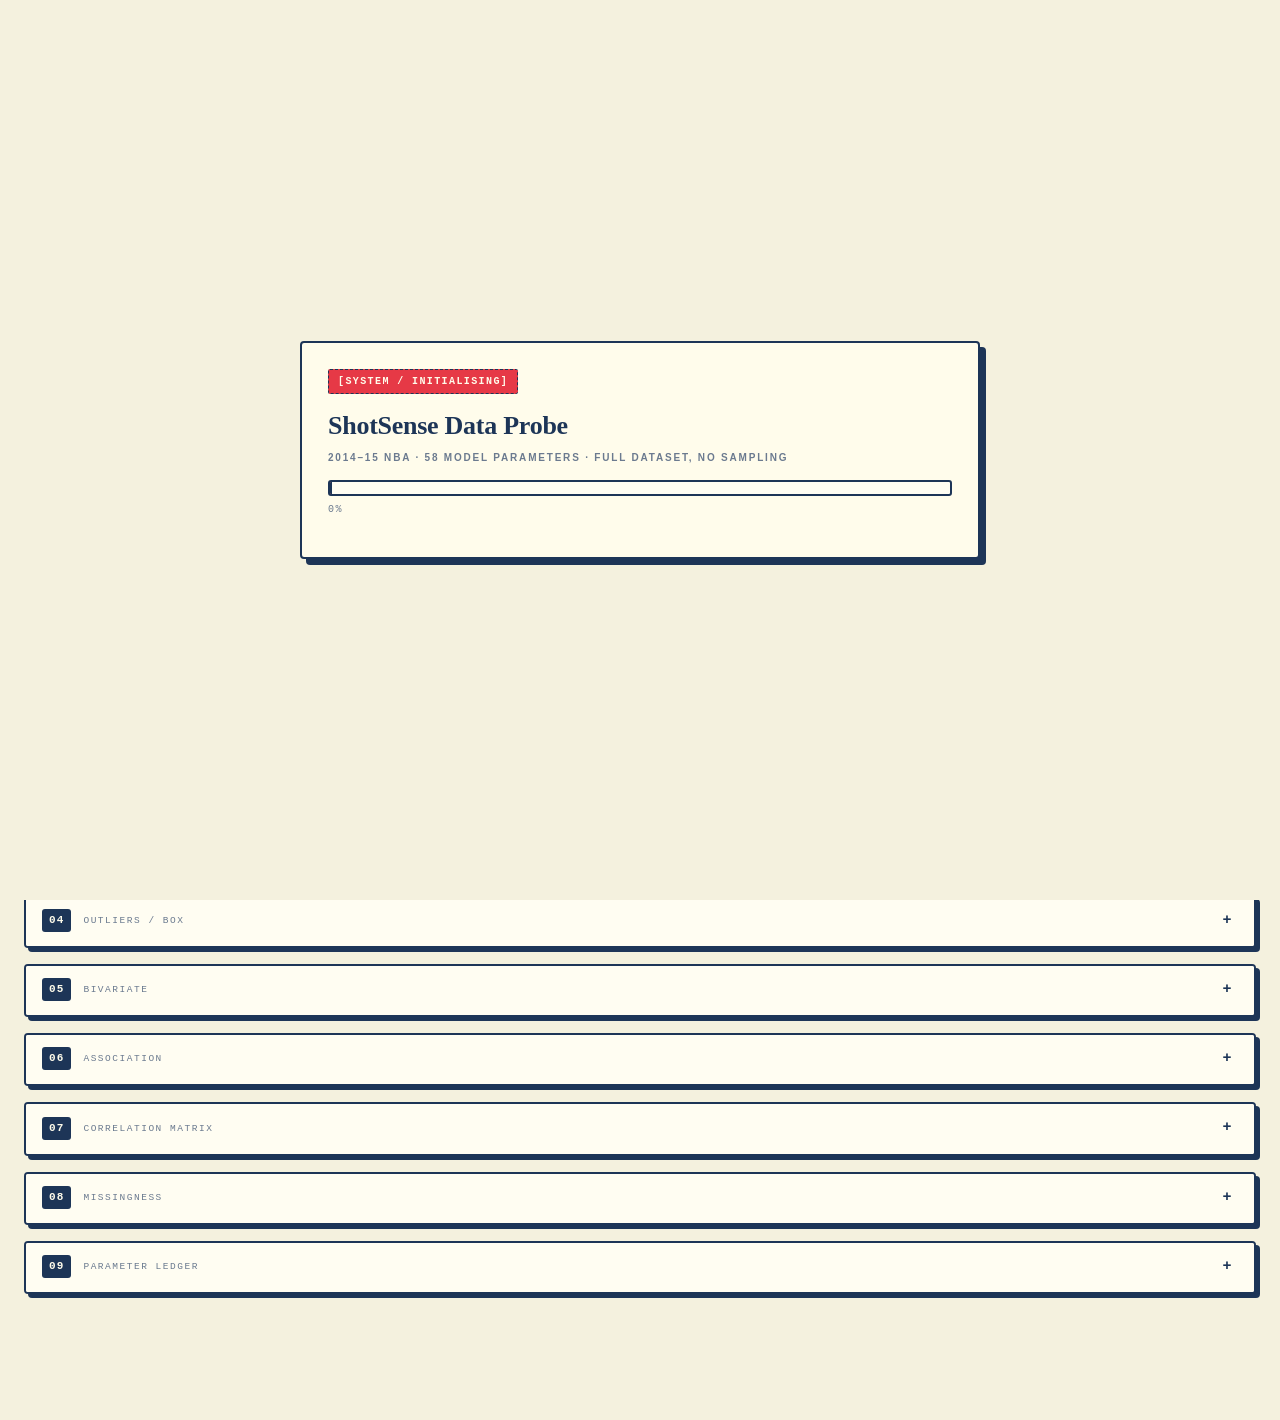
==== src/probe/template.html @ 7a4a6c3b "ShotSense Data Probe 2014-15: offline single-file shot explorer Adds an interactive data explorer fo" ====
<!DOCTYPE html>
<html lang="zh-Hant">
<head>
<meta charset="utf-8">
<meta name="viewport" content="width=device-width, initial-scale=1">
<title>ShotSense · Shot Data Probe 2014–15</title>
<style>/*__FONTS__*/</style>
<style>
/* ==========================================================================
   SHOTSENSE — 90s Retro Card & Editorial Aesthetics
   Design tokens are authoritative. No neon. No gradients. No blur. No
   modern rounded corners. Tactile newsprint + solid offset ink shadows.
   ========================================================================== */
:root{
  --canvas:#F4F1DE;   /* vintage cream / newsprint */
  --surface:#FFFCEB;  /* light paper panel        */
  --paper2:#FFFDF2;
  --ink:#1D3557;      /* deep navy ink            */
  --red:#E63946;      /* retro crimson            */
  --gold:#E9C46A;     /* mustard gold             */
  --teal:#2A9D8F;     /* vintage teal             */
  --amber:#F4A261;    /* burnt orange             */
  --grid:#E5E0D8;     /* soft vintage paper grid  */
  --muted:#6B7A8F;
  --serif:'Playfair Display',Georgia,'Times New Roman',serif;
  --sans:'Inter','Helvetica Neue',Arial,sans-serif;
  --mono:'JetBrains Mono',ui-monospace,SFMono-Regular,Menlo,Consolas,monospace;
}
*{box-sizing:border-box}
html{scroll-behavior:smooth}
body{
  margin:0;padding:0 0 104px;
  background:var(--canvas);color:var(--ink);
  font-family:var(--sans);font-size:14px;line-height:1.55;
  -webkit-font-smoothing:antialiased;
}
/* newsprint grain — texture only, deliberately not a gradient */
body::before{
  content:'';position:fixed;inset:0;pointer-events:none;z-index:0;opacity:.5;
  mix-blend-mode:multiply;
  background-image:url("data:image/svg+xml;utf8,<svg xmlns='http://www.w3.org/2000/svg' width='160' height='160'><filter id='n'><feTurbulence type='fractalNoise' baseFrequency='0.8' numOctaves='4' stitchTiles='stitch'/><feColorMatrix type='saturate' values='0'/></filter><rect width='160' height='160' filter='url(%23n)' opacity='0.16'/></svg>");
}
.wrap{position:relative;z-index:1;max-width:1500px;margin:0 auto;padding:26px 24px 0}

/* ---------- typography ---------- */
h1,h2,h3,h4{font-family:var(--serif);font-weight:900;letter-spacing:-.01em;margin:0}
.mono{font-family:var(--mono);font-variant-numeric:tabular-nums;font-feature-settings:"tnum" 1}
.lab{font-family:var(--sans);font-size:10px;font-weight:700;letter-spacing:.18em;
     text-transform:uppercase;color:var(--muted)}
.lab-ink{color:var(--ink)}

/* ---------- masthead ---------- */
.masthead{
  background:var(--surface);border:2px solid var(--ink);border-radius:4px;
  box-shadow:6px 6px 0 var(--ink);
  padding:24px 26px;margin-bottom:18px;
  display:flex;gap:26px;justify-content:space-between;align-items:flex-start;flex-wrap:wrap;
}
.masthead .kicker{font-family:var(--mono);font-size:10.5px;font-weight:700;
  letter-spacing:.22em;text-transform:uppercase;color:var(--red);margin-bottom:8px}
.masthead h1{font-size:clamp(30px,4.4vw,54px);line-height:.98;margin:0 0 8px}
.masthead h1 em{font-style:italic;color:var(--red)}
.masthead .dek{max-width:640px;font-size:13.5px;color:#3C4F6B;margin:0}
.masthead .rule{height:3px;background:var(--ink);margin:14px 0 12px;border:0}
.mast-right{display:flex;flex-direction:column;gap:10px;align-items:flex-end;min-width:300px}
.stamprow{display:flex;gap:8px;flex-wrap:wrap;justify-content:flex-end}
.mastgrid{display:grid;grid-template-columns:repeat(2,minmax(0,1fr));gap:8px;width:100%}
.mcell{border:2px solid var(--ink);border-radius:4px;background:var(--paper2);
  padding:7px 10px;min-width:120px}
.mcell .k{font-family:var(--mono);font-size:9.5px;letter-spacing:.14em;
  text-transform:uppercase;color:var(--muted)}
.mcell .v{font-family:var(--mono);font-weight:700;font-size:18px;line-height:1.2;
  font-variant-numeric:tabular-nums}

/* ---------- stamps & badges ---------- */
.stamp{
  display:inline-block;border:1px dashed var(--ink);border-radius:2px;
  background:var(--gold);color:var(--ink);
  font-family:var(--mono);font-size:10px;font-weight:700;
  letter-spacing:.14em;text-transform:uppercase;padding:4px 9px;white-space:nowrap;
}
.stamp.teal{background:var(--teal);color:var(--surface)}
.stamp.red{background:var(--red);color:var(--surface)}
.stamp.amber{background:var(--amber)}
.stamp.plain{background:var(--paper2)}
.stamp.ghost{background:transparent;border-style:dashed}

/* ---------- buttons ---------- */
.btn{
  font-family:var(--mono);font-size:11px;font-weight:700;letter-spacing:.1em;
  text-transform:uppercase;padding:7px 13px;border:2px solid var(--ink);
  border-radius:4px;background:var(--surface);color:var(--ink);
  box-shadow:2px 2px 0 var(--ink);cursor:pointer;white-space:nowrap;
}
.btn:hover{transform:translate(-2px,-2px);box-shadow:4px 4px 0 var(--ink)}
.btn:active{transform:translate(2px,2px);box-shadow:0 0 0 var(--ink)}
.btn.primary{background:var(--red);color:var(--surface)}
.btn.gold{background:var(--gold)}
.btn.teal{background:var(--teal);color:var(--surface)}
.btn.on{background:var(--ink);color:var(--surface)}
.btn.sm{padding:4px 8px;font-size:10px;box-shadow:1px 1px 0 var(--ink)}
.btn:disabled{opacity:.4;cursor:not-allowed}
.btn:disabled:hover{transform:none;box-shadow:2px 2px 0 var(--ink)}

/* ---------- toolbar ---------- */
.toolbar{
  position:sticky;top:0;z-index:40;
  background:var(--surface);border:2px solid var(--ink);border-radius:4px;
  box-shadow:4px 4px 0 var(--ink);
  padding:11px 14px;margin-bottom:16px;
  display:flex;gap:14px;align-items:flex-end;flex-wrap:wrap;
}
.tfield{display:flex;flex-direction:column;gap:4px;min-width:0}
.tfield .lab{font-size:9.5px}
select,input[type=text]{
  font-family:var(--mono);font-size:12px;font-weight:700;color:var(--ink);
  background:var(--paper2);border:2px solid var(--ink);border-radius:4px;
  padding:6px 9px;min-width:190px;max-width:100%;
  box-shadow:2px 2px 0 var(--ink);
}
select:focus,input[type=text]:focus{outline:2px solid var(--red);outline-offset:1px}
.tsep{width:2px;align-self:stretch;background:var(--ink);opacity:.22;margin:0 2px}
.tspacer{flex:1 1 auto}
.tswitch{display:flex;gap:6px;align-items:flex-end}

/* ---------- accordion cards ---------- */
.card{
  background:var(--surface);border:2px solid var(--ink);border-radius:4px;
  box-shadow:4px 4px 0 var(--ink);
  margin-bottom:16px;overflow:hidden;scroll-margin-top:96px;
}
.card-head{
  display:flex;align-items:center;gap:12px;
  padding:12px 16px;cursor:pointer;user-select:none;
  background:var(--paper2);border-bottom:2px solid transparent;
}
.card.open .card-head{border-bottom:2px solid var(--ink)}
.card-head:hover{background:#FFF8D8}
.card-no{
  font-family:var(--mono);font-size:11px;font-weight:700;letter-spacing:.1em;
  background:var(--ink);color:var(--surface);border-radius:3px;padding:3px 7px;
}
.card-title{font-family:var(--serif);font-weight:900;font-size:19px;line-height:1.1}
.card-en{font-family:var(--mono);font-size:9.5px;letter-spacing:.16em;
  text-transform:uppercase;color:var(--muted);margin-top:2px}
.card-digest{flex:1 1 auto;min-width:0;font-family:var(--mono);font-size:11px;
  color:#3C4F6B;text-align:right;overflow:hidden;text-overflow:ellipsis;white-space:nowrap}
.caret{font-family:var(--mono);font-size:15px;font-weight:700;color:var(--ink);
  width:22px;text-align:center}
.card-body{display:none;padding:16px}
.card.open .card-body{display:block}

/* ---------- panels & grids ---------- */
.panel{border:2px solid var(--ink);border-radius:4px;background:var(--paper2);
  padding:12px;margin-bottom:12px}
.panel-head{display:flex;align-items:center;gap:10px;flex-wrap:wrap;margin-bottom:10px}
.panel-head h3{font-size:15px}
.grid2{display:grid;grid-template-columns:repeat(2,minmax(0,1fr));gap:12px}
.grid3{display:grid;grid-template-columns:repeat(3,minmax(0,1fr));gap:12px}
.grid4{display:grid;grid-template-columns:repeat(4,minmax(0,1fr));gap:10px}
.grid6{display:grid;grid-template-columns:repeat(6,minmax(0,1fr));gap:10px}
@media(max-width:1100px){.grid6{grid-template-columns:repeat(3,minmax(0,1fr))}
  .grid4{grid-template-columns:repeat(2,minmax(0,1fr))}}
@media(max-width:820px){.grid2,.grid3,.grid4,.grid6{grid-template-columns:1fr}}

/* ---------- stat cards ---------- */
.stat{border:2px solid var(--ink);border-radius:4px;background:var(--surface);
  padding:10px 12px;box-shadow:2px 2px 0 var(--ink);position:relative}
.stat .k{font-family:var(--mono);font-size:9.5px;font-weight:700;letter-spacing:.14em;
  text-transform:uppercase;color:var(--muted)}
.stat .v{font-family:var(--mono);font-weight:700;font-size:23px;line-height:1.18;
  font-variant-numeric:tabular-nums;word-break:break-word}
.stat .n{font-family:var(--mono);font-size:10px;color:#3C4F6B;margin-top:2px}
.stat.hi{background:var(--gold)}
.stat.ok{background:#D9EFE9}
.stat.warn{background:#FBE0C8}
.stat.bad{background:#F8D7DA}
.stat.ink{background:var(--ink)}
.stat.ink .k,.stat.ink .n{color:#C9D6E8}
.stat.ink .v{color:var(--surface)}

/* ---------- charts ---------- */
.chart{width:100%;height:400px}
.chart.tall{height:520px}
.chart.short{height:300px}
.chart.xl{height:820px}
.note{font-family:var(--mono);font-size:10.5px;line-height:1.7;color:#3C4F6B;
  border-left:3px solid var(--gold);padding:6px 0 6px 10px;margin-top:10px}
.note b{color:var(--ink)}
.note.red{border-left-color:var(--red)}
.note.teal{border-left-color:var(--teal)}
.note.gold{border-left-color:var(--gold)}

/* ---------- table ---------- */
.tblwrap{max-height:560px;overflow:auto;border:2px solid var(--ink);border-radius:4px}
table.tbl{border-collapse:collapse;width:100%;font-family:var(--mono);font-size:11.5px;
  font-variant-numeric:tabular-nums}
table.tbl thead th{
  position:sticky;top:0;z-index:2;background:var(--ink);color:var(--surface);
  font-family:var(--sans);font-size:9.5px;font-weight:700;letter-spacing:.14em;
  text-transform:uppercase;text-align:left;padding:8px 9px;white-space:nowrap;
  border-right:1px solid #3A5578;cursor:pointer;
}
table.tbl tbody td{padding:6px 9px;border-bottom:1px solid var(--grid);
  border-right:1px solid var(--grid);white-space:nowrap}
table.tbl tbody tr:nth-child(even){background:#FBF8E4}
table.tbl tbody tr:hover{background:var(--gold)}
table.tbl tbody tr.selA{background:#FAD9DC;box-shadow:inset 3px 0 0 var(--red)}
table.tbl tbody tr.selB{background:#D9EFE9;box-shadow:inset 3px 0 0 var(--teal)}
table.tbl tbody tr.selA.selB{background:#F6E7C0;box-shadow:inset 3px 0 0 var(--red),inset 6px 0 0 var(--teal)}
table.tbl tbody tr{cursor:pointer}
.tbl .num{text-align:right}
.tag{display:inline-block;font-family:var(--mono);font-size:9px;font-weight:700;
  letter-spacing:.1em;text-transform:uppercase;padding:1px 5px;border:1px solid var(--ink);
  border-radius:2px;background:var(--paper2)}
.tag.cat{background:var(--teal);color:var(--surface)}
.tag.num{background:var(--gold)}
.tag.matchup{background:var(--amber)}

/* ---------- misc ---------- */
.chips{display:flex;flex-wrap:wrap;gap:6px}
.chip{font-family:var(--mono);font-size:10px;font-weight:700;letter-spacing:.06em;
  border:2px solid var(--ink);border-radius:4px;background:var(--paper2);
  padding:3px 8px;cursor:pointer;box-shadow:1px 1px 0 var(--ink)}
.chip:hover{transform:translate(-1px,-1px);box-shadow:2px 2px 0 var(--ink)}
.chip.on{background:var(--ink);color:var(--surface)}
.hr{height:2px;background:var(--ink);opacity:.18;margin:14px 0;border:0}
.kv{display:flex;justify-content:space-between;gap:10px;font-family:var(--mono);
  font-size:11px;padding:3px 0;border-bottom:1px dotted #CFC9B4}
.kv .k{color:var(--muted)}
.kv .v{font-weight:700}
.meter{display:flex;gap:3px;margin-top:6px}
.meter i{flex:1;height:12px;border:2px solid var(--ink);border-radius:2px;background:var(--paper2)}
.meter i.f{background:var(--red)}
.meter i.g{background:var(--gold)}
.meter i.t{background:var(--teal)}

/* ---------- language bar (fixed bottom) ---------- */
.langbar{position:fixed;left:0;right:0;bottom:0;z-index:60;display:flex;
  justify-content:center;padding:10px 12px;pointer-events:none}
.langcard{pointer-events:auto;background:var(--surface);border:2px solid var(--ink);
  border-radius:4px;box-shadow:4px 4px 0 var(--ink);
  padding:7px 12px;display:flex;align-items:center;gap:10px}
.langcard .langlab{font-family:var(--mono);font-size:9.5px;font-weight:700;
  letter-spacing:.16em;text-transform:uppercase;color:var(--muted)}
.langbtn{font-family:var(--mono);font-size:11px;font-weight:700;letter-spacing:.1em;
  border:2px solid var(--ink);border-radius:4px;background:var(--surface);
  color:var(--ink);padding:5px 12px;cursor:pointer;box-shadow:2px 2px 0 var(--ink)}
.langbtn:hover{transform:translate(-2px,-2px);box-shadow:4px 4px 0 var(--ink)}
.langbtn.on{background:var(--red);color:var(--surface)}
.langbtn.on:hover{transform:none;box-shadow:2px 2px 0 var(--ink)}

/* ---------- boot overlay ---------- */
#boot{position:fixed;inset:0;z-index:200;background:var(--canvas);
  display:flex;align-items:center;justify-content:center;padding:24px}
#bootCard{width:min(680px,94vw);background:var(--surface);border:2px solid var(--ink);
  border-radius:4px;box-shadow:6px 6px 0 var(--ink);padding:26px}
#bootCard h2{font-size:26px;margin-bottom:4px}
#bootLog{margin-top:14px;font-family:var(--mono);font-size:11px;line-height:1.85;
  color:#3C4F6B;max-height:230px;overflow:auto}
#bootLog div::before{content:'> ';color:var(--red)}
#bootBar{height:16px;border:2px solid var(--ink);border-radius:3px;margin-top:14px;
  background:var(--paper2);overflow:hidden}
#bootFill{height:100%;width:0%;background:var(--red);border-right:2px solid var(--ink);
  transition:width .18s linear}
#bootPct{font-family:var(--mono);font-size:10px;letter-spacing:.16em;
  text-transform:uppercase;color:var(--muted);margin-top:6px}

.footer{max-width:1500px;margin:22px auto 0;padding:0 24px;
  font-family:var(--mono);font-size:10px;letter-spacing:.08em;color:var(--muted);
  display:flex;justify-content:space-between;gap:14px;flex-wrap:wrap}
::-webkit-scrollbar{width:11px;height:11px}
::-webkit-scrollbar-track{background:var(--paper2);border-left:2px solid var(--ink)}
::-webkit-scrollbar-thumb{background:var(--ink);border:2px solid var(--paper2)}
</style>
</head>
<body>

<!-- ============================ BOOT ============================ -->
<div id="boot">
  <div id="bootCard">
    <div class="stamp red">[SYSTEM / INITIALISING]</div>
    <h2 style="margin-top:12px">ShotSense Data Probe</h2>
    <div class="lab">2014–15 NBA · 58 model parameters · full dataset, no sampling</div>
    <div id="bootBar"><div id="bootFill"></div></div>
    <div id="bootPct">0%</div>
    <div id="bootLog"></div>
  </div>
</div>

<div class="wrap">

  <!-- ============================ MASTHEAD ============================ -->
  <header class="masthead">
    <div class="mast-left">
      <div class="kicker" data-i18n="kicker"></div>
      <h1>Shot&nbsp;Data <em>Probe</em></h1>
      <hr class="rule">
      <p class="dek" data-i18n="mast_dek"></p>
    </div>
    <div class="mast-right">
      <div class="stamprow">
        <span class="stamp red" data-i18n="stamp_edition"></span>
        <span class="stamp teal" data-i18n="stamp_offline"></span>
        <span class="stamp plain" data-i18n="stamp_nosample"></span>
      </div>
      <div class="mastgrid">
        <div class="mcell"><div class="k" data-i18n="m_shots"></div><div class="v mono" id="mShots">—</div></div>
        <div class="mcell"><div class="k" data-i18n="m_players"></div><div class="v mono" id="mPlayers">—</div></div>
        <div class="mcell"><div class="k" data-i18n="m_params"></div><div class="v mono" id="mParams">—</div></div>
        <div class="mcell"><div class="k" data-i18n="m_fg"></div><div class="v mono" id="mFg">—</div></div>
        <div class="mcell"><div class="k" data-i18n="m_span"></div><div class="v mono" id="mSpan" style="font-size:15px">—</div></div>
        <div class="mcell"><div class="k" data-i18n="m_payload"></div><div class="v mono" id="mPayload" style="font-size:15px">—</div></div>
      </div>
    </div>
  </header>

  <!-- ============================ TOOLBAR ============================ -->
  <div class="toolbar" id="toolbar">
    <div class="tfield">
      <span class="lab" data-i18n="t_alpha"></span>
      <select id="selA"></select>
    </div>
    <div class="tfield">
      <span class="lab" data-i18n="t_beta"></span>
      <select id="selB"></select>
    </div>
    <button class="btn sm" id="btnSwap" data-i18n="t_swap"></button>
    <button class="btn sm gold" id="btnSame" data-i18n="t_selfpair"></button>
    <div class="tsep"></div>
    <div class="tswitch">
      <button class="btn sm" id="btnExpand" data-i18n="t_expand"></button>
      <button class="btn sm" id="btnCollapse" data-i18n="t_collapse"></button>
    </div>
    <div class="tspacer"></div>
    <div class="tfield" style="min-width:0">
      <span class="lab" data-i18n="t_group"></span>
      <div class="chips" id="groupChips"></div>
    </div>
  </div>

  <!-- ============================ 00 SELECT ============================ -->
  <section class="card open" id="s-select">
    <div class="card-head" data-toggle="s-select">
      <span class="card-no">00</span>
      <div><div class="card-title" data-i18n="sec_select"></div>
           <div class="card-en">PARAMETER SELECT</div></div>
      <div class="card-digest" id="dgSelect"></div>
      <span class="caret">−</span>
    </div>
    <div class="card-body">
      <div class="grid2">
        <div class="panel">
          <div class="panel-head">
            <span class="stamp red">[α / PRIMARY]</span>
            <h3 id="tA"></h3>
          </div>
          <div id="infoA"></div>
        </div>
        <div class="panel">
          <div class="panel-head">
            <span class="stamp teal">[β / SECONDARY]</span>
            <h3 id="tB"></h3>
          </div>
          <div id="infoB"></div>
        </div>
      </div>
      <div class="panel">
        <div class="panel-head">
          <span class="stamp">[QUICK PICK]</span>
          <h3 data-i18n="qp_title"></h3>
          <span class="lab" data-i18n="qp_hint"></span>
        </div>
        <div class="chips" id="quickA"></div>
        <div class="hr"></div>
        <div class="chips" id="quickB"></div>
      </div>
      <div class="note" data-i18n="sel_note"></div>
    </div>
  </section>

  <!-- ============================ 01 PROFILE ============================ -->
  <section class="card open" id="s-profile">
    <div class="card-head" data-toggle="s-profile">
      <span class="card-no">01</span>
      <div><div class="card-title" data-i18n="sec_profile"></div>
           <div class="card-en">STATISTICAL PROFILE</div></div>
      <div class="card-digest" id="dgProfile"></div>
      <span class="caret">−</span>
    </div>
    <div class="card-body">
      <div class="panel-head">
        <span class="stamp">[SPEC. NO. 01 / OFFICIAL]</span>
        <h3 data-i18n="prof_title"></h3>
      </div>
      <div class="grid6" id="statCards"></div>
      <div id="statNote"></div>
    </div>
  </section>

  <!-- ============================ 02 DIST ============================ -->
  <section class="card" id="s-dist">
    <div class="card-head" data-toggle="s-dist">
      <span class="card-no">02</span>
      <div><div class="card-title" data-i18n="sec_dist"></div>
           <div class="card-en">DISTRIBUTION</div></div>
      <div class="card-digest" id="dgDist"></div>
      <span class="caret">+</span>
    </div>
    <div class="card-body">
      <div class="panel">
        <div class="panel-head">
          <span class="stamp">[FREQUENCY / DENSITY]</span>
          <h3 id="distTitle"></h3>
          <button class="btn sm" id="btnKde" data-i18n="btn_kde"></button>
          <button class="btn sm" id="btnLogY" data-i18n="btn_logy"></button>
          <span class="lab" id="distSub"></span>
        </div>
        <div class="chart tall" id="cDist"></div>
        <div class="note" id="distNote"></div>
      </div>
    </div>
  </section>

  <!-- ============================ 03 QQ ============================ -->
  <section class="card" id="s-qq">
    <div class="card-head" data-toggle="s-qq">
      <span class="card-no">03</span>
      <div><div class="card-title" data-i18n="sec_qq"></div>
           <div class="card-en">NORMALITY / Q-Q</div></div>
      <div class="card-digest" id="dgQq"></div>
      <span class="caret">+</span>
    </div>
    <div class="card-body">
      <div class="panel">
        <div class="panel-head">
          <span class="stamp">[Q-Q PLOT / NORMAL REF.]</span>
          <h3 id="qqTitle"></h3>
          <span class="lab" id="qqSub"></span>
        </div>
        <div class="grid4" id="qqCards"></div>
        <div class="chart tall" id="cQq"></div>
        <div class="note" id="qqNote"></div>
      </div>
    </div>
  </section>

  <!-- ============================ 04 OUTLIER ============================ -->
  <section class="card" id="s-outlier">
    <div class="card-head" data-toggle="s-outlier">
      <span class="card-no">04</span>
      <div><div class="card-title" data-i18n="sec_out"></div>
           <div class="card-en">OUTLIERS / BOX</div></div>
      <div class="card-digest" id="dgOut"></div>
      <span class="caret">+</span>
    </div>
    <div class="card-body">
      <div class="panel">
        <div class="panel-head">
          <span class="stamp">[BOX PLOT / 1.5×IQR FENCE]</span>
          <h3 id="boxTitle"></h3>
          <span class="lab" id="boxSub"></span>
        </div>
        <div class="grid4" id="boxCards"></div>
        <div class="chart short" id="cBox"></div>
        <div class="note" id="boxNote"></div>
      </div>
    </div>
  </section>

  <!-- ============================ 05 PAIR ============================ -->
  <section class="card" id="s-pair">
    <div class="card-head" data-toggle="s-pair">
      <span class="card-no">05</span>
      <div><div class="card-title" data-i18n="sec_pair"></div>
           <div class="card-en">BIVARIATE</div></div>
      <div class="card-digest" id="dgPair"></div>
      <span class="caret">+</span>
    </div>
    <div class="card-body">
      <div class="panel">
        <div class="panel-head">
          <span class="stamp teal">[α × β SCATTER]</span>
          <h3 id="pairTitle"></h3>
          <button class="btn sm" id="btnTrend" data-i18n="btn_trend"></button>
          <span class="lab" id="pairSub"></span>
        </div>
        <div class="chart tall" id="cPair"></div>
        <div class="note" id="pairNote"></div>
      </div>
      <div class="panel">
        <div class="panel-head">
          <span class="stamp plain">[CLICK INSPECTOR]</span>
          <h3 data-i18n="probe_title"></h3>
        </div>
        <div id="probeDetail" class="note" data-i18n="probe_empty"></div>
      </div>
    </div>
  </section>

  <!-- ============================ 06 RELATION ============================ -->
  <section class="card" id="s-rel">
    <div class="card-head" data-toggle="s-rel">
      <span class="card-no">06</span>
      <div><div class="card-title" data-i18n="sec_rel"></div>
           <div class="card-en">ASSOCIATION</div></div>
      <div class="card-digest" id="dgRel"></div>
      <span class="caret">+</span>
    </div>
    <div class="card-body">
      <div class="grid3">
        <div class="panel">
          <div class="panel-head"><span class="stamp red">[MEASURE]</span></div>
          <div class="stat ink"><div class="k" data-i18n="rel_measure"></div>
            <div class="v" id="relName">—</div>
            <div class="n" id="relWhy"></div></div>
        </div>
        <div class="panel">
          <div class="panel-head"><span class="stamp gold">[STRENGTH]</span></div>
          <div class="stat hi"><div class="k" data-i18n="rel_value"></div>
            <div class="v mono" id="relVal">—</div>
            <div class="n" id="relLabel"></div>
            <div class="meter" id="relMeter"><i></i><i></i><i></i><i></i><i></i></div></div>
        </div>
        <div class="panel">
          <div class="panel-head"><span class="stamp teal">[DIRECTION]</span></div>
          <div class="stat ok"><div class="k" data-i18n="rel_dir"></div>
            <div class="v" id="relDir">—</div>
            <div class="n" id="relDirNote"></div></div>
        </div>
      </div>
      <div class="panel">
        <div class="panel-head"><span class="stamp plain">[READOUT]</span>
          <h3 data-i18n="rel_readout"></h3></div>
        <div id="relBody" class="note" style="border-left-color:var(--ink)"></div>
      </div>
    </div>
  </section>

  <!-- ============================ 07 MATRIX ============================ -->
  <section class="card" id="s-matrix">
    <div class="card-head" data-toggle="s-matrix">
      <span class="card-no">07</span>
      <div><div class="card-title" data-i18n="sec_matrix"></div>
           <div class="card-en">CORRELATION MATRIX</div></div>
      <div class="card-digest" id="dgMatrix"></div>
      <span class="caret">+</span>
    </div>
    <div class="card-body">
      <div class="panel">
        <div class="panel-head">
          <span class="stamp red">[58 × 58 / FULL DATA]</span>
          <h3 data-i18n="mx_title"></h3>
          <button class="btn sm on" id="mxAssoc" data-i18n="mx_assoc"></button>
          <button class="btn sm" id="mxSpear" data-i18n="mx_spear"></button>
          <span class="lab" id="mxSub"></span>
        </div>
        <div class="chart xl" id="cHeat"></div>
        <div class="note" id="mxNote"></div>
      </div>
      <div class="panel">
        <div class="panel-head"><span class="stamp gold">[TOP LINKS]</span>
          <h3 data-i18n="mx_top"></h3></div>
        <div class="tblwrap" style="max-height:340px">
          <table class="tbl" id="topPairs">
            <colgroup>
              <col style="width:110px"><col><col><col style="width:130px"><col style="width:96px">
            </colgroup>
            <tbody></tbody>
          </table>
        </div>
        <div class="note" id="topNote"></div>
      </div>
    </div>
  </section>

  <!-- ============================ 08 QUALITY ============================ -->
  <section class="card" id="s-quality">
    <div class="card-head" data-toggle="s-quality">
      <span class="card-no">08</span>
      <div><div class="card-title" data-i18n="sec_quality"></div>
           <div class="card-en">MISSINGNESS</div></div>
      <div class="card-digest" id="dgQuality"></div>
      <span class="caret">+</span>
    </div>
    <div class="card-body">
      <div class="panel">
        <div class="panel-head">
          <span class="stamp amber">[MISSING VALUE MAP]</span>
          <h3 data-i18n="q_title"></h3>
          <span class="lab" id="missSub"></span>
        </div>
        <div class="chart tall" id="cMiss"></div>
        <div class="note" id="missNote"></div>
      </div>
      <div class="grid4" id="qCards"></div>
    </div>
  </section>

  <!-- ============================ 09 LEDGER ============================ -->
  <section class="card" id="s-ledger">
    <div class="card-head" data-toggle="s-ledger">
      <span class="card-no">09</span>
      <div><div class="card-title" data-i18n="sec_ledger"></div>
           <div class="card-en">PARAMETER LEDGER</div></div>
      <div class="card-digest" id="dgLedger"></div>
      <span class="caret">+</span>
    </div>
    <div class="card-body">
      <div class="panel">
        <div class="panel-head">
          <span class="stamp">[REGISTER / 58 ROWS]</span>
          <h3 data-i18n="led_title"></h3>
          <input type="text" id="ledSearch" data-i18n-ph="led_search" style="min-width:220px">
          <span class="lab" id="ledgerSub"></span>
        </div>
        <div class="tblwrap">
          <table class="tbl" id="ledgerTbl">
            <thead><tr>
              <th data-i18n="th_rank"></th>
              <th data-i18n="th_name"></th>
              <th data-i18n="th_group"></th>
              <th data-i18n="th_kind"></th>
              <th class="num" data-i18n="th_shap"></th>
              <th class="num" data-i18n="th_center"></th>
              <th class="num" data-i18n="th_spread"></th>
              <th class="num" data-i18n="th_miss"></th>
              <th data-i18n="th_pick"></th>
            </tr></thead>
            <tbody></tbody>
          </table>
        </div>
        <div class="note" id="ledNote"></div>
      </div>
    </div>
  </section>

  <div class="footer">
    <span id="footLeft"></span>
    <span id="footRight"></span>
  </div>
</div>

<!-- ============================ LANGUAGE BAR ============================ -->
<div class="langbar">
  <div class="langcard">
    <span class="langlab" data-i18n="lang_label"></span>
    <button class="langbtn" data-lang="zh">中文</button>
    <button class="langbtn" data-lang="en">ENGLISH</button>
  </div>
</div>

<script>/*__ECHARTS__*/</script>
<script>/*__FFLATE__*/</script>
<script>
/* ==========================================================================
   ShotSense Data Probe — runtime
   ========================================================================== */
'use strict';

var META = /*__PROBE_META__*/;
var PAYLOAD = '__PROBE_PAYLOAD__';

/* ---------- design tokens (mirrored into JS) ---------- */
var INK='#1D3557', RED='#E63946', GOLD='#E9C46A', TEAL='#2A9D8F', AMBER='#F4A261';
var PAPER='#FFFCEB', PAPER2='#FFFDF2', GRID='#E5E0D8', MUTED='#6B7A8F';
var F_SERIF="'Playfair Display',Georgia,serif";
var F_MONO="'JetBrains Mono',ui-monospace,Menlo,monospace";
var F_SANS="'Inter',Helvetica,Arial,sans-serif";

/* ==========================================================================
   1. i18n dictionary
   ========================================================================== */
var DICT = {
  zh:{
    lang_label:'語言 / LANGUAGE',
    kicker:'SHOTSENSE · 畢業專題 · 2014–15 NBA 出手資料集',
    mast_dek:'把 58 個模型參數全部塞進一個離線網頁。整份 102,992 筆資料即時解壓、即時判定型別、即時計算統計量——沒有抽樣、沒有後端。往下滑，把每一張卡打開，逐層看清資料的分佈、偏態、離群與變數之間的關係。',
    stamp_edition:'[EDITION 2014–15 / V4 MATCHUP]',
    stamp_offline:'[OFFLINE / SINGLE FILE]',
    stamp_nosample:'[NO SAMPLING / FULL N]',
    m_shots:'出手數', m_players:'球員數', m_params:'參數數', m_fg:'整體命中率',
    m_span:'賽季區間', m_payload:'內嵌資料量',
    t_alpha:'α 主要參數', t_beta:'β 對照參數', t_swap:'α ↔ β 對調',
    t_selfpair:'β 跟隨 α', t_expand:'全部展開', t_collapse:'全部收合', t_group:'分組篩選',
    sec_select:'參數選擇', sec_profile:'統計摘要', sec_dist:'分佈形態',
    sec_qq:'常態性檢定', sec_out:'離群值檢視', sec_pair:'雙變數關係',
    sec_rel:'關聯強度', sec_matrix:'相關矩陣', sec_quality:'缺失值分佈',
    sec_ledger:'參數總表',
    qp_title:'常用參數快速選取',
    qp_hint:'點一下即切換，不用拉選單',
    sel_note:'<b>怎麼讀：</b>α 是主要檢視對象，01–04 號卡片都跟著 α 走；β 只在 05、06 號卡片（雙變數與關聯強度）出現。所有圖表都可以滾輪縮放、拖曳平移；把滑鼠移到資料點上會顯示數值，在散佈圖上點一下會列出該筆出手的球員與完整數值。',
    prof_title:'α 參數的統計側寫',
    dist_title:'α 的分佈',
    qq_title:'α 的 Q-Q 圖',
    box_title:'α 的盒鬚圖',
    pair_title:'α × β 的散佈圖',
    probe_title:'點位檢視器',
    probe_empty:'在 05 號卡片的散佈圖上點任一個資料點，這裡會顯示該筆出手的球員、日期與所有數值。',
    rel_measure:'採用指標', rel_value:'關聯值', rel_dir:'方向', rel_readout:'判讀',
    mx_title:'58 個參數的關聯矩陣',
    mx_assoc:'關聯強度（混合型別）', mx_spear:'Spearman ρ',
    mx_top:'最強的參數配對',
    q_title:'各參數缺失比例',
    led_title:'58 個參數完整清單',
    led_search:'搜尋參數名稱…',
    th_rank:'排序', th_name:'參數名稱', th_group:'分組', th_kind:'型別',
    th_shap:'SHAP', th_center:'中心', th_spread:'離散', th_miss:'缺失',
    th_pick:'選取',
    btn_kde:'密度曲線', btn_logy:'對數刻度', btn_trend:'趨勢線',
    on:'開', off:'關',
    k_mean:'平均數', k_median:'中位數', k_std:'標準差', k_skew:'偏態',
    k_kurt:'峰度（超額）', k_miss:'缺失比例', k_norm:'常態性', k_n:'有效筆數',
    k_min:'最小值', k_max:'最大值', k_range:'全距', k_iqr:'四分位距',
    k_cv:'變異係數', k_zero:'零值比例',
    k_ncat:'類別數', k_top:'最大類別', k_topshare:'最大類別佔比',
    k_imbal:'不平衡比', k_entropy:'熵', k_mode:'眾數',
    k_out:'離群點數', k_outpct:'離群比例', k_fence:'圍籬區間',
    v_num:'連續型', v_cat:'類別型', v_const:'常數',
    v_norm:'近似常態', v_nonnorm:'非常態', v_heavy:'重尾', v_light:'輕尾',
    v_right:'右偏', v_left:'左偏', v_sym:'大致對稱',
    yes:'是', no:'否',
    lbl_valid:'有效', lbl_cat:'類別', lbl_bins:'分箱', lbl_p95:'P95 裁切',
    lbl_points:'繪製點數', lbl_of_total:'共 %s 筆',
    jb_line:function(jb,p){return 'Jarque–Bera 統計量 JB = '+jb+'，p = '+p;},
    jb_reject:function(p,n){return '在 n = '+n+' 下，常態性檢定'+(p<0.05?'<b>拒絕</b>常態假設':'<b>無法拒絕</b>常態假設')+'（α = 0.05）。';},
    jb_note:'n 越大，Jarque–Bera 越敏感；實務上請一併看偏態與峰度的絕對值。',
    skew_note:function(g1){return '偏態 G1 = '+g1+'，'+(g1>0.5?'右尾較長（右偏）':(g1<-0.5?'左尾較長（左偏）':'大致對稱'));},
    kurt_note:function(g2){return '超額峰度 G2 = '+g2+'，'+(g2>1?'比常態更尖、尾更重':(g2<-1?'比常態更平坦':'接近常態的尾部厚度'));},
    cat_note:function(top,share,imbal){return '類別型參數。最大類別 <b>'+top+'</b> 佔 <b>'+share+'</b>，最大／最小類別不平衡比 <b>'+imbal+'</b>。';},
    dist_sub:function(a,b){return '有效 '+a+' 筆 / '+b+' 箱';},
    box_fence:function(a,b){return '1.5×IQR 圍籬 ['+a+', '+b+']';},
    qq_ref:'常態參考線 μ + σz',
    qq_sub:function(s){return '抽樣 '+s+' 個順序統計量';},
    qq_note:'點越貼著紅線，越接近常態。兩端明顯往上鉤＝右尾重；往下垂＝左尾重。中間的 S 形代表偏態，兩端同時外擴代表峰度過高。',
    box_sub:function(w1,w2){return '圍籬 ['+w1+', '+w2+']';},
    box_note:function(n,pct){return '以 1.5×IQR 為圍籬，<b>'+n+'</b> 筆被判為離群點，佔有效資料 <b>'+pct+'</b>。紅色點是離群點，已做垂直抖動以避免重疊。'},
    pair_sub:function(a,b){return a+' × '+b;},
    pair_note_num:'實心紅點是全部（或抽樣後的）資料點；深藍折線是沿 X 分箱後的中位數趨勢，用來看出單調性或非線性的形狀。',
    pair_note_catnum:'每個類別是一條垂直的抖動帶；金色方塊是該類別的<b>中位數</b>，深藍折線把中位數串起來，方便比較組間差異。',
    pair_note_catcat:'兩軸皆為類別型，改用列聯表熱圖呈現：顏色越深代表該組合出現的次數越多。',
    probe_done:function(p){return '<b>球員：'+p+'</b>';},
    rel_why_num:'兩者皆為連續型 → 使用 Spearman 等級相關 ρ（對離群值與單調非線性較穩健）。',
    rel_why_catnum:'一邊類別、一邊連續 → 使用相關比 η（類別能解釋多少數值變異）。',
    rel_why_catcat:'兩者皆為類別 → 使用偏差修正的 Cramér’s V（列聯表關聯強度）。',
    rel_why_self:'α 與 β 相同，關聯值定義為 1。',
    rel_dir_pos:'正相關', rel_dir_neg:'負相關', rel_dir_none:'無明顯方向',
    rel_dir_note:'方向僅對連續型配對（Spearman ρ）有正負意義；η 與 Cramér’s V 恆為非負。',
    s_none:'幾乎無關', s_weak:'微弱', s_mod:'中等', s_strong:'強', s_vstrong:'非常強',
    mx_note:'這張矩陣用<b>單一一致</b>的指標：連續×連續 = |Spearman ρ|；類別×連續 = η；類別×類別 = Cramér’s V。全部以 102,992 筆全量計算。點任一格會把該配對設成 α / β 並跳回上方。',
    mx_sub:function(n){return n+' × '+n+' 格 / 全量計算';},
    mx_top_note:'列出矩陣中關聯最強、且不是自己跟自己比的前 20 組配對。接近 1.000 的配對通常是<b>同一件事的兩種編碼</b>（例如 shot_clock 與 shot_clock_filled、loc_y 與 dist_to_baseline），代表欄位之間有冗餘，建模時值得留意。點任一列可把該配對設成 α / β。',
    q_sub:function(n,hi){return '有缺失的欄位 '+n+' 個 / 最高 '+hi;},
    q_note:'資料來源是已經過特徵工程的模型輸入表，因此缺失主要集中在需要歷史視窗的滾動特徵（賽季初幾場還沒有足夠樣本）。這些缺失在建模時是以 NaN 交給 XGBoost 原生處理的。',
    led_sub:function(n){return '顯示 '+n+' 列';},
    led_note:'點任一列＝設為 α；按住 Shift 點＝設為 β。表格可用表頭排序，也可以在上面搜尋。',
    ledger_done:function(n,p){return '已載入 '+n+' 個參數，共 '+p+' 個有效資料點。';},
    sc_sample:function(s,n){return '抽樣 '+s+' 點 / 共 '+n+' 點';},
    foot:function(n,d0,d1){return 'SHOTSENSE · DATA PROBE · '+n+' 筆出手 · '+d0+' → '+d1;},
    foot2:'所有統計量皆在瀏覽器端即時計算；相關係數矩陣在 Python 端以全量資料精確計算後內嵌。',
    boot_lines:['初始化 ShotSense Data Probe…','解壓內嵌資料集…','解析 58 個參數欄位…','自動判定連續型 / 類別型…','處理缺失值與有效樣本…','計算描述統計量（線上動差法）…','載入相關係數矩陣…','建構圖表與互動介面…','完成。'],
    boot_ok:'就緒', boot_fail:'載入失敗',
    err_fail:'載入失敗，請開啟瀏覽器主控台查看詳情。',
    more:'其餘 %s 個未展開',
    sel_a:'α = %s', sel_b:'β = %s'
  },
  en:{
    lang_label:'LANGUAGE / 語言',
    kicker:'SHOTSENSE · FINAL YEAR PROJECT · 2014–15 NBA SHOT DATASET',
    mast_dek:'Fifty-eight model parameters, one offline page. All 102,992 rows are decompressed, type-inferred and summarised live in your browser — no sampling, no backend. Scroll down and open the cards one at a time to read the shape, skew, outliers and relationships of the data.',
    stamp_edition:'[EDITION 2014–15 / V4 MATCHUP]',
    stamp_offline:'[OFFLINE / SINGLE FILE]',
    stamp_nosample:'[NO SAMPLING / FULL N]',
    m_shots:'SHOTS', m_players:'PLAYERS', m_params:'PARAMETERS', m_fg:'OVERALL FG%',
    m_span:'SEASON SPAN', m_payload:'EMBEDDED PAYLOAD',
    t_alpha:'α PRIMARY', t_beta:'β SECONDARY', t_swap:'SWAP α ↔ β',
    t_selfpair:'β FOLLOWS α', t_expand:'EXPAND ALL', t_collapse:'COLLAPSE ALL', t_group:'GROUP FILTER',
    sec_select:'Parameter Select', sec_profile:'Statistical Profile', sec_dist:'Distribution',
    sec_qq:'Normality / Q-Q', sec_out:'Outliers', sec_pair:'Bivariate',
    sec_rel:'Association', sec_matrix:'Correlation Matrix', sec_quality:'Missingness',
    sec_ledger:'Parameter Ledger',
    qp_title:'Quick picks',
    qp_hint:'One click to switch — no dropdown needed',
    sel_note:'<b>How to read this:</b> α is the subject; cards 01–04 follow α. β only appears in cards 05 and 06. Every chart supports wheel-zoom and drag-pan. Hover a point to read its value; click a point in the scatter to list the player and the full record behind that shot.',
    prof_title:'Statistical profile of α',
    dist_title:'Distribution of α',
    qq_title:'Q-Q plot of α',
    box_title:'Box plot of α',
    pair_title:'Scatter of α × β',
    probe_title:'Point inspector',
    probe_empty:'Click any point in the card-05 scatter and the player, date and every value behind that shot will appear here.',
    rel_measure:'MEASURE', rel_value:'VALUE', rel_dir:'DIRECTION', rel_readout:'READOUT',
    mx_title:'Association matrix across 58 parameters',
    mx_assoc:'Association (mixed types)', mx_spear:'Spearman ρ',
    mx_top:'Strongest parameter pairs',
    q_title:'Missing-value rate per parameter',
    led_title:'Full register of 58 parameters',
    led_search:'Search parameter name…',
    th_rank:'RANK', th_name:'PARAMETER', th_group:'GROUP', th_kind:'TYPE',
    th_shap:'SHAP', th_center:'CENTER', th_spread:'SPREAD', th_miss:'MISS',
    th_pick:'PICK',
    btn_kde:'Density', btn_logy:'Log scale', btn_trend:'Trend line',
    on:'ON', off:'OFF',
    k_mean:'MEAN', k_median:'MEDIAN', k_std:'STD DEV', k_skew:'SKEWNESS',
    k_kurt:'KURTOSIS (EXCESS)', k_miss:'MISSING', k_norm:'NORMALITY', k_n:'VALID N',
    k_min:'MIN', k_max:'MAX', k_range:'RANGE', k_iqr:'IQR',
    k_cv:'COEFF. OF VAR.', k_zero:'ZERO RATE',
    k_ncat:'CATEGORIES', k_top:'LARGEST CLASS', k_topshare:'LARGEST SHARE',
    k_imbal:'IMBALANCE', k_entropy:'ENTROPY', k_mode:'MODE',
    k_out:'OUTLIERS', k_outpct:'OUTLIER RATE', k_fence:'FENCE',
    v_num:'CONTINUOUS', v_cat:'CATEGORICAL', v_const:'CONSTANT',
    v_norm:'NEAR-NORMAL', v_nonnorm:'NOT NORMAL', v_heavy:'HEAVY TAIL', v_light:'LIGHT TAIL',
    v_right:'RIGHT-SKEWED', v_left:'LEFT-SKEWED', v_sym:'ROUGHLY SYMMETRIC',
    yes:'YES', no:'NO',
    lbl_valid:'VALID', lbl_cat:'CLASSES', lbl_bins:'BINS', lbl_p95:'P95 CLIP',
    lbl_points:'PLOTTED', lbl_of_total:'of %s rows',
    jb_line:function(jb,p){return 'Jarque–Bera statistic JB = '+jb+', p = '+p;},
    jb_reject:function(p,n){return 'At n = '+n+', the normality test '+(p<0.05?'<b>rejects</b> normality':'<b>fails to reject</b> normality')+' (α = 0.05).';},
    jb_note:'The larger n is, the more sensitive Jarque–Bera becomes; read it together with the absolute skewness and kurtosis.',
    skew_note:function(g1){return 'Skewness G1 = '+g1+', '+(g1>0.5?'long right tail (right-skewed)':(g1<-0.5?'long left tail (left-skewed)':'roughly symmetric'));},
    kurt_note:function(g2){return 'Excess kurtosis G2 = '+g2+', '+(g2>1?'sharper peak and heavier tails than normal':(g2<-1?'flatter than normal':'tail weight close to normal'));},
    cat_note:function(top,share,imbal){return 'Categorical parameter. The largest class is <b>'+top+'</b> at <b>'+share+'</b>; max/min class imbalance is <b>'+imbal+'</b>.';},
    dist_sub:function(a,b){return a+' valid / '+b+' bins';},
    box_fence:function(a,b){return '1.5×IQR fence ['+a+', '+b+']';},
    qq_ref:'normal reference μ + σz',
    qq_sub:function(s){return s+' order statistics sampled';},
    qq_note:'The closer the points hug the red line, the closer to normal. Ends hooking upward = heavy right tail; drooping down = heavy left tail. An S-shape in the middle means skew; both ends flaring out means excess kurtosis.',
    box_sub:function(w1,w2){return 'Fence ['+w1+', '+w2+']';},
    box_note:function(n,pct){return 'Using a 1.5×IQR fence, <b>'+n+'</b> shots are flagged as outliers — <b>'+pct+'</b> of valid data. Red dots are outliers, vertically jittered to avoid overplotting.';},
    pair_sub:function(a,b){return a+' × '+b;},
    pair_note_num:'Solid red dots are the (sampled) observations; the navy polyline is the binned median of Y along X, which reveals monotonicity and non-linear shape.',
    pair_note_catnum:'Each class forms a jittered vertical band; gold squares mark the class <b>median</b> and the navy polyline joins them so group differences are easy to compare.',
    pair_note_catcat:'Both axes are categorical, so a contingency heat map replaces the scatter: darker cells mean more co-occurrences.',
    probe_done:function(p){return '<b>Player: '+p+'</b>';},
    rel_why_num:'Both continuous → Spearman rank correlation ρ (robust to outliers and monotone non-linearity).',
    rel_why_catnum:'One categorical, one continuous → correlation ratio η (how much of the numeric variance the classes explain).',
    rel_why_catcat:'Both categorical → bias-corrected Cramér’s V (contingency-table association).',
    rel_why_self:'α and β are identical, so the association is 1 by definition.',
    rel_dir_pos:'POSITIVE', rel_dir_neg:'NEGATIVE', rel_dir_none:'NO CLEAR DIRECTION',
    rel_dir_note:'Direction is only meaningful for continuous pairs (Spearman ρ); η and Cramér’s V are always non-negative.',
    s_none:'Negligible', s_weak:'Weak', s_mod:'Moderate', s_strong:'Strong', s_vstrong:'Very strong',
    mx_note:'The matrix uses <b>one consistent</b> metric: continuous×continuous = |Spearman ρ|; categorical×continuous = η; categorical×categorical = Cramér’s V. All computed on the full 102,992 rows. Click any cell to set that pair as α / β and jump back up.',
    mx_sub:function(n){return n+' × '+n+' cells / full data';},
    mx_top_note:'The 20 strongest pairs in the matrix, excluding self-comparisons. Pairs close to 1.000 are usually <b>two encodings of the same thing</b> (e.g. shot_clock vs shot_clock_filled, loc_y vs dist_to_baseline) — genuine column redundancy worth knowing about at modelling time. Click any row to set that pair as α / β.',
    q_sub:function(n,hi){return n+' columns with gaps / worst '+hi;},
    q_note:'The source is the engineered model-input table, so gaps concentrate in rolling features that need a historical window (early-season games simply do not have enough history yet). Those NaNs are handed to XGBoost natively during modelling.',
    led_sub:function(n){return n+' rows shown';},
    led_note:'Click a row to set α; Shift-click to set β. Columns are sortable and the box above filters by name.',
    ledger_done:function(n,p){return n+' parameters loaded, '+p+' valid data points.';},
    sc_sample:function(s,n){return s+' sampled / '+n+' total';},
    foot:function(n,d0,d1){return 'SHOTSENSE · DATA PROBE · '+n+' SHOTS · '+d0+' → '+d1;},
    foot2:'Every statistic is computed live in the browser; the correlation matrix is precomputed exactly in Python on the full dataset.',
    boot_lines:['Initialising ShotSense Data Probe…','Decompressing the embedded dataset…','Parsing 58 parameter columns…','Inferring continuous / categorical types…','Handling missing values and valid samples…','Computing descriptive statistics (online moments)…','Loading the correlation matrix…','Building charts and interactive layer…','Done.'],
    boot_ok:'READY', boot_fail:'LOAD FAILED',
    err_fail:'Load failed — open the browser console for details.',
    more:'%s more not shown',
    sel_a:'α = %s', sel_b:'β = %s'
  }
};

var LANG = 'zh';
/* parameter group names come from the model table in Chinese; provide EN labels */
var GROUP_EN = {
  '出手型態':'Shot Type',
  '賽況/時間':'Game State / Time',
  '防守壓力':'Defensive Pressure',
  '空間/幾何':'Space / Geometry',
  '賽程/環境':'Schedule / Context',
  '球員/球隊狀態':'Player / Team State',
  '分區標籤':'Zone Labels'
};
function gname(g){ return LANG === 'en' ? (GROUP_EN[g] || g) : g; }
function t(k){
  var d = DICT[LANG] || DICT.zh;
  var v = d[k];
  if (v === undefined) v = DICT.zh[k];
  var args = Array.prototype.slice.call(arguments, 1);
  if (typeof v === 'function') return v.apply(null, args);
  if (typeof v === 'string' && args.length){
    var i = 0;
    return v.replace(/%s/g, function(){ return args[i++]; });
  }
  return v;
}

/* ==========================================================================
   2. data layer
   ========================================================================== */
var DATA = {};        /* name -> Float64Array */
var PIDX = null, MADE = null, DAY = null;
var COLS = [];        /* [{name,kind,group,shap,rank,matchup,dtype,cats}] */
var N = 0;
var STATS = {};       /* name -> computed stats */
var CATSTAT = {};     /* name -> {counts, order} */
var SORTED = {};      /* name -> Float64Array sorted (numeric, lazily) */

var bootLogEl = document.getElementById('bootLog');
var bootFill = document.getElementById('bootFill');
var bootPct  = document.getElementById('bootPct');
var BOOT_STEPS = 9, bootStep = 0;
function boot(msg, frac){
  if (msg){ var d = document.createElement('div'); d.textContent = msg; bootLogEl.appendChild(d);
    bootLogEl.scrollTop = bootLogEl.scrollHeight; }
  var p = Math.round((frac === undefined ? (++bootStep / BOOT_STEPS) : frac) * 100);
  bootFill.style.width = p + '%'; bootPct.textContent = p + '%';
}

function decompress(){
  var bin = atob(PAYLOAD);
  var u8 = new Uint8Array(bin.length);
  for (var i = 0; i < bin.length; i++) u8[i] = bin.charCodeAt(i);
  var raw = fflate.gunzipSync(u8);
  return fflate.strFromU8(raw);
}

/* char-code scanner: no split(), no intermediate strings */
function parseLine(line, out){
  var n = line.length, i = 0, k = 0, c;
  while (i < n){
    c = line.charCodeAt(i);
    if (c === 44){ out[k++] = NaN; i++; continue; }      /* empty token */
    var sign = 1, val = 0, scale = 0.1, hasDigit = false;
    if (c === 45){ sign = -1; i++; } else if (c === 43){ i++; }
    while (i < n){ c = line.charCodeAt(i); if (c >= 48 && c <= 57){ val = val * 10 + (c - 48); hasDigit = true; i++; } else break; }
    if (i < n && line.charCodeAt(i) === 46){
      i++;
      while (i < n){ c = line.charCodeAt(i); if (c >= 48 && c <= 57){ val += (c - 48) * scale; scale *= 0.1; hasDigit = true; i++; } else break; }
    }
    if (!hasDigit){
      while (i < n && line.charCodeAt(i) !== 44) i++;
      out[k++] = NaN;
    } else {
      if (i < n){ c = line.charCodeAt(i); if (c === 101 || c === 69){
        i++; var es = 1;
        if (i < n && line.charCodeAt(i) === 45){ es = -1; i++; } else if (i < n && line.charCodeAt(i) === 43){ i++; }
        var e = 0;
        while (i < n){ c = line.charCodeAt(i); if (c >= 48 && c <= 57){ e = e * 10 + (c - 48); i++; } else break; }
        val *= Math.pow(10, es * e);
      } }
      out[k++] = sign * val;
    }
    if (i < n && line.charCodeAt(i) === 44) i++;
  }
  return k;
}

/* ---- online central moments (Pébay 2008, M4 → M3 → M2 order) ---- */
function accumulate(arr){
  var n = arr.length, cnt = 0, mean = 0, M2 = 0, M3 = 0, M4 = 0;
  var mn = Infinity, mx = -Infinity, zeros = 0;
  for (var i = 0; i < n; i++){
    var v = arr[i];
    if (v !== v) continue;
    cnt++;
    if (v < mn) mn = v;
    if (v > mx) mx = v;
    if (v === 0) zeros++;
    var d = v - mean, dn = d / cnt, dn2 = dn * dn, t1 = d * dn * (cnt - 1);
    mean += dn;
    M4 += t1 * dn2 * (cnt * cnt - 3 * cnt + 3) + 6 * dn2 * M2 - 4 * dn * M3;
    M3 += t1 * dn * (cnt - 2) - 3 * dn * M2;
    M2 += t1;
  }
  var std = cnt > 1 ? Math.sqrt(M2 / (cnt - 1)) : NaN;
  var g1 = (cnt > 1 && M2 > 0) ? Math.sqrt(cnt) * M3 / Math.pow(M2, 1.5) : 0;
  var G1 = cnt > 2 ? g1 * Math.sqrt(cnt * (cnt - 1)) / (cnt - 2) : g1;
  var g2 = (cnt > 1 && M2 > 0) ? cnt * M4 / (M2 * M2) - 3 : 0;
  var G2 = cnt > 3 ? ((cnt + 1) * g2 + 6) * (cnt - 1) / ((cnt - 2) * (cnt - 3)) : g2;
  var jb = cnt > 3 ? cnt / 6 * (G1 * G1 + G2 * G2 / 4) : 0;
  var p = Math.exp(-jb / 2);
  return { n: cnt, miss: n - cnt, mean: mean, m2: M2, std: std,
           skew: G1, kurt: G2, min: mn, max: mx, jb: jb, p: p,
           zeros: zeros, sum: mean * cnt };
}

function sortedOf(name){
  if (SORTED[name]) return SORTED[name];
  var a = DATA[name], out = [];
  for (var i = 0; i < a.length; i++){ var v = a[i]; if (v === v) out.push(v); }
  var f = new Float64Array(out);
  f.sort();
  SORTED[name] = f;
  return f;
}
function quantile(sorted, p){
  var n = sorted.length;
  if (!n) return NaN;
  if (n === 1) return sorted[0];
  var h = (n - 1) * p, lo = Math.floor(h), hi = Math.ceil(h);
  return sorted[lo] + (h - lo) * (sorted[hi] - sorted[lo]);
}
function normInv(p){
  if (p <= 0) return -Infinity;
  if (p >= 1) return Infinity;
  var a=[-3.969683028665376e+01,2.209460984245205e+02,-2.759285104469687e+02,1.383577518672690e+02,-3.066479806614716e+01,2.506628277459239e+00];
  var b=[-5.447609879822406e+01,1.615858368580409e+02,-1.556989798598866e+02,6.680131188771972e+01,-1.328068155288572e+01];
  var c=[-7.784894002430293e-03,-3.223964580411365e-01,-2.400758277161838e+00,-2.549732539343734e+00,4.374664141464968e+00,2.938163982698783e+00];
  var d=[7.784695709041462e-03,3.224671290700398e-01,2.445134137142996e+00,3.754408661907416e+00];
  var pl = 0.02425, ph = 1 - pl, q, r;
  if (p < pl){ q = Math.sqrt(-2 * Math.log(p));
    return (((((c[0]*q+c[1])*q+c[2])*q+c[3])*q+c[4])*q+c[5]) / ((((d[0]*q+d[1])*q+d[2])*q+d[3])*q+1); }
  if (p > ph){ q = Math.sqrt(-2 * Math.log(1 - p));
    return -(((((c[0]*q+c[1])*q+c[2])*q+c[3])*q+c[4])*q+c[5]) / ((((d[0]*q+d[1])*q+d[2])*q+d[3])*q+1); }
  q = p - 0.5; r = q * q;
  return (((((a[0]*r+a[1])*r+a[2])*r+a[3])*r+a[4])*r+a[5])*q / (((((b[0]*r+b[1])*r+b[2])*r+b[3])*r+b[4])*r+1);
}

/* ==========================================================================
   3. formatting helpers
   ========================================================================== */
function fmtNum(v, dp){
  if (v === null || v === undefined || v !== v || !isFinite(v)) return '—';
  var a = Math.abs(v);
  if (dp !== undefined) return v.toFixed(dp);
  if (a === 0) return '0';
  if (a >= 1e6 || a < 1e-4) return v.toExponential(2).replace('e+', 'e');
  if (a >= 1000) return v.toLocaleString('en-US', { maximumFractionDigits: 0 });
  if (a >= 100) return v.toFixed(1);
  if (a >= 1) return v.toFixed(3);
  return v.toFixed(4);
}
function fmtInt(v){ if (v !== v || !isFinite(v)) return '—';
  return Math.round(v).toLocaleString('en-US'); }
function fmtPct(v, dp){ if (v !== v || !isFinite(v)) return '—';
  return (v * 100).toFixed(dp === undefined ? 2 : dp) + '%'; }
function axNum(v){
  if (v === null || v === undefined || v !== v || !isFinite(v)) return '';
  var a = Math.abs(v);
  if (a === 0) return '0';
  if (a >= 1e6 || a < 1e-4) return v.toExponential(1).replace('e+', 'e');
  if (a >= 1000) return v.toLocaleString('en-US', { maximumFractionDigits: 0 });
  if (a >= 1) return String(Math.round(v * 1000) / 1000);
  return String(Math.round(v * 10000) / 10000);
}
function esc(s){ return String(s).replace(/&/g, '&amp;').replace(/</g, '&lt;').replace(/>/g, '&gt;'); }
function rnd(i){ var x = Math.sin(i * 12.9898) * 43758.5453; return x - Math.floor(x); }

/* ==========================================================================
   4. ECharts retro theme
   ========================================================================== */
var AX = {
  axisLine:{ show:true, lineStyle:{ color:INK, width:2 } },
  axisTick:{ show:true, lineStyle:{ color:INK, width:2 }, length:4 },
  axisLabel:{ color:INK, fontFamily:F_MONO, fontSize:10, formatter:axNum },
  splitLine:{ show:true, lineStyle:{ color:GRID, width:1, type:'dashed' } }
};
var AXC = JSON.parse(JSON.stringify(AX));
AXC.axisLabel = { color:INK, fontFamily:F_MONO, fontSize:10 };
var TT = {
  trigger:'item', appendToBody:true,
  backgroundColor:PAPER, borderColor:INK, borderWidth:2, padding:[9, 11],
  textStyle:{ color:INK, fontFamily:F_MONO, fontSize:11 },
  extraCssText:'border-radius:4px;box-shadow:4px 4px 0 ' + INK + ';max-width:340px;white-space:normal;'
};
var LG = { textStyle:{ color:INK, fontFamily:F_MONO, fontSize:10 }, itemWidth:12, itemHeight:9,
           icon:'roundRect', top:0, right:0, borderColor:INK, borderWidth:0 };
function ZOOMX(sv, ev){ var z = [
  { type:'inside', filterMode:'none' },
  { type:'slider', filterMode:'none', height:20, bottom:6,
    borderColor:INK, backgroundColor:PAPER2, fillerColor:'rgba(233,196,106,.35)',
    handleStyle:{ color:RED, borderColor:INK, borderWidth:2 },
    moveHandleStyle:{ color:INK }, dataBackground:{ lineStyle:{ color:INK, width:1 }, areaStyle:{ color:GRID } },
    selectedDataBackground:{ lineStyle:{ color:RED, width:2 }, areaStyle:{ color:GOLD } },
    textStyle:{ color:INK, fontFamily:F_MONO, fontSize:9 } }
];
  if (sv !== undefined){ z[0].startValue = sv; z[0].endValue = ev; z[1].startValue = sv; z[1].endValue = ev; }
  return z; }
function ZOOMY(){ return [
  { type:'inside', filterMode:'none', yAxisIndex:0 },
  { type:'slider', filterMode:'none', yAxisIndex:0, width:20, right:6,
    borderColor:INK, backgroundColor:PAPER2, fillerColor:'rgba(42,157,143,.28)',
    handleStyle:{ color:INK, borderColor:INK, borderWidth:2 },
    textStyle:{ color:INK, fontFamily:F_MONO, fontSize:9 } }
]; }
function titleCfg(text, sub){
  return { text:text, subtext:sub || '', left:0, top:0,
    textStyle:{ color:INK, fontFamily:F_SERIF, fontWeight:900, fontSize:17 },
    subtextStyle:{ color:MUTED, fontFamily:F_MONO, fontSize:10, fontWeight:700 } };
}
var CHARTS = {};
function mk(id, option){
  var el = document.getElementById(id);
  if (!el) return null;
  var c = CHARTS[id];
  if (!c){ c = echarts.init(el, null, { renderer:'canvas' }); CHARTS[id] = c; }
  try { c.setOption(option, true); } catch (e){ console.warn('chart ' + id + ': ' + e.message); }
  return c;
}
/* categorical charts with few classes would otherwise stretch into giant slabs */
function fitH(id, px){
  var el = document.getElementById(id);
  if (!el) return;
  el.style.height = Math.round(px) + 'px';
  if (CHARTS[id]) CHARTS[id].resize();
}
function clamp(v, lo, hi){ return Math.max(lo, Math.min(hi, v)); }
/* discrete retro heat steps — solid fills, never a gradient */
function heatStep(t){
  if (t < 0.10) return PAPER2;
  if (t < 0.25) return GOLD;
  if (t < 0.50) return AMBER;
  if (t < 0.80) return RED;
  return INK;
}
function heatText(c){ return (c === RED || c === INK) ? PAPER : INK; }
window.addEventListener('resize', function(){
  Object.keys(CHARTS).forEach(function(k){ try { CHARTS[k].resize(); } catch (e) {} });
});

/* ==========================================================================
   5. state
   ========================================================================== */
var state = { A:null, B:null, lang:'zh', open:{}, groupFilter:'__all__',
              kde:true, logY:false, trend:true, matrixMode:'assoc',
              ledSort:'rank', ledDir:1, ledQuery:'' };

function col(name){ for (var i = 0; i < COLS.length; i++) if (COLS[i].name === name) return COLS[i]; return null; }
function isNum(name){ var c = col(name); return c && c.kind === 'num'; }
function pctRank(v){ return fmtPct(v, v < 0.01 ? 3 : 2); }

/* ==========================================================================
   6. sections & accordion
   ========================================================================== */
var SECTIONS = ['s-select','s-profile','s-dist','s-qq','s-outlier','s-pair','s-rel','s-matrix','s-quality','s-ledger'];
var DEP = {
  's-select':['A','B'], 's-profile':['A'], 's-dist':['A'], 's-qq':['A'], 's-outlier':['A'],
  's-pair':['A','B'], 's-rel':['A','B'], 's-matrix':[], 's-quality':[], 's-ledger':['A','B']
};
var DG = { 's-select':'dgSelect', 's-profile':'dgProfile', 's-dist':'dgDist', 's-qq':'dgQq',
           's-outlier':'dgOut', 's-pair':'dgPair', 's-rel':'dgRel', 's-matrix':'dgMatrix',
           's-quality':'dgQuality', 's-ledger':'dgLedger' };
var SECKEY = { 's-select':'select', 's-profile':'profile', 's-dist':'dist', 's-qq':'qq',
               's-outlier':'out', 's-pair':'pair', 's-rel':'rel', 's-matrix':'matrix',
               's-quality':'quality', 's-ledger':'ledger' };
function toggleSection(id, force){
  var el = document.getElementById(id);
  var open = force === undefined ? !el.classList.contains('open') : !!force;
  el.classList.toggle('open', open);
  state.open[id] = open;
  el.querySelector('.caret').textContent = open ? '−' : '+';
  if (open) renderSection(id, true);
  window.PROBE_OPEN = Object.keys(state.open).filter(function(k){ return state.open[k]; });
}
function renderSection(id, force){
  switch (id){
    case 's-select':  renderSelect(); break;
    case 's-profile': renderProfile(); break;
    case 's-dist':    renderDist(); break;
    case 's-qq':      renderQQ(); break;
    case 's-outlier': renderBox(); break;
    case 's-pair':    renderPair(); break;
    case 's-rel':     renderRelation(); break;
    case 's-matrix':  renderMatrix(); break;
    case 's-quality': renderQuality(); break;
    case 's-ledger':  buildLedger(); break;
  }
  if (id === 's-pair') window.setTimeout(wirePair, 0);
}

/* ---------- point inspector (wired onto the α×β scatter) ---------- */
function wirePair(){
  var c = CHARTS['cPair'];
  if (!c || c.__insp) return;
  c.__insp = true;
  c.on('click', function(p){
    window.PROBE_LAST_CLICK = p ? { series:p.seriesName, value:p.value, dataIndex:p.dataIndex } : null;
    if (!p || !p.value) return;
    if (p.seriesName && p.seriesName !== 'shots') return;
    var v = p.value;
    if (!v || v.length < 3 || typeof v[2] !== 'number') return;
    var idx = Math.round(v[2]);
    if (!(idx >= 0 && idx < N)) return;
    var pi = PIDX[idx], made = MADE[idx], day = DAY[idx];
    var rows = ['<div class="stamp red" style="margin-bottom:8px">[SHOT RECORD]</div>'];
    rows.push('<div style="font-family:' + F_SERIF + ';font-weight:900;font-size:21px;line-height:1.15;margin-bottom:8px">' +
      esc(META.players[pi]) + '</div>');
    rows.push('<div class="kv"><span class="k">' + t('m_fg') + '</span><span class="v">' +
      (made ? '<span class="stamp teal">MADE</span>' : '<span class="stamp red">MISS</span>') + '</span></div>');
    rows.push('<div class="kv"><span class="k">' + t('m_span') + '</span><span class="v mono">' + META.dateStart + ' + ' + day + ' d</span></div>');
    rows.push('<div class="kv"><span class="k">ROW</span><span class="v mono">#' + idx + '</span></div>');
    rows.push('<div class="hr"></div>');
    COLS.forEach(function(cc){
      var val = DATA[cc.name][idx], show;
      if (cc.kind === 'cat'){ show = (cc.cats && val === val) ? esc(String(cc.cats[val])) : '—'; }
      else { show = (val === val) ? fmtNum(val) : '<span style="color:' + RED + '">NaN</span>'; }
      rows.push('<div class="kv"><span class="k">' + esc(cc.name) + '</span><span class="v mono">' + show + '</span></div>');
    });
    var box = document.getElementById('probeDetail');
    box.innerHTML = rows.join('');
    box.className = 'note red';
  });
}
function refresh(which){
  SECTIONS.forEach(function(id){
    if (!state.open[id]) { digest(id); return; }
    var d = DEP[id] || [];
    if (!which || which === 'all' || d.indexOf(which) >= 0) renderSection(id, false);
    digest(id);
  });
}
function digest(id){
  var el = document.getElementById(DG[id]);
  if (!el) return;
  var A = state.A, B = state.B, s = A ? STATS[A] : null;
  switch (id){
    case 's-select':  el.textContent = t('sel_a', A || '—') + '  ·  ' + t('sel_b', B || '—'); break;
    case 's-profile':
      if (s && isNum(A)) el.textContent = 'μ ' + fmtNum(s.mean) + ' · σ ' + fmtNum(s.std) + ' · G1 ' + fmtNum(s.skew, 2) + ' · G2 ' + fmtNum(s.kurt, 2);
      else if (s) el.textContent = t('k_ncat') + ' ' + (CATSTAT[A] ? CATSTAT[A].order.length : 0) + ' · ' + t('k_miss') + ' ' + fmtPct(s.miss / N);
      break;
    case 's-dist':    el.textContent = s ? (isNum(A) ? t('lbl_valid') + ' ' + fmtInt(s.n) + ' · ' + t('k_miss') + ' ' + fmtPct(s.miss / N) : t('k_ncat') + ' ' + (CATSTAT[A] ? CATSTAT[A].order.length : 0)) : ''; break;
    case 's-qq':      el.textContent = s && isNum(A) ? 'JB ' + fmtNum(s.jb, 1) + ' · p ' + (s.p < 1e-6 ? '<1e-6' : fmtNum(s.p, 4)) : t('no'); break;
    case 's-outlier': el.textContent = s && isNum(A) ? t('k_out') + ' ' + fmtInt(STATS[A].out) + ' · ' + fmtPct(STATS[A].outpct) : t('no'); break;
    case 's-pair':    el.textContent = (A || '—') + ' × ' + (B || '—'); break;
    case 's-rel':     el.textContent = (A && B) ? (t('rel_value') + ' ' + fmtNum(assocOf(A, B), 3)) : ''; break;
    case 's-matrix':  el.textContent = t('mx_sub', COLS.length); break;
    case 's-quality': el.textContent = t('q_sub', MISSING.length, MISSING.length ? fmtPct(MISSING[0][1] / N) : '—'); break;
    case 's-ledger':  el.textContent = t('led_sub', visibleLedgerRows()); break;
  }
}

/* ==========================================================================
   7. renderers
   ========================================================================== */
function statCard(k, v, n, cls){
  return '<div class="stat ' + (cls || '') + '"><div class="k">' + k + '</div>' +
         '<div class="v mono">' + v + '</div>' + (n ? '<div class="n">' + n + '</div>' : '') + '</div>';
}
function catNoteHTML(name){
  var cs = CATSTAT[name];
  if (!cs) return '';
  var top = cs.order[0], topN = cs.counts[top], mn = Infinity;
  cs.order.forEach(function(x){ if (cs.counts[x] < mn) mn = cs.counts[x]; });
  return t('cat_note', esc(String(top)), fmtPct(topN / cs.total),
           fmtNum(mn > 0 ? topN / mn : Infinity, 2));
}

/* ---------- 00 select ---------- */
function renderSelect(){
  document.getElementById('tA').textContent = state.A || '—';
  document.getElementById('tB').textContent = state.B || '—';
  document.getElementById('infoA').innerHTML = colInfoHTML(state.A);
  document.getElementById('infoB').innerHTML = colInfoHTML(state.B);
  document.getElementById('quickA').innerHTML = quickChips('A');
  document.getElementById('quickB').innerHTML = quickChips('B');
  var qa = document.getElementById('quickA'), qb = document.getElementById('quickB');
  [qa, qb].forEach(function(box){
    box.onclick = function(e){
      var c = e.target.closest('.chip'); if (!c) return;
      var nm = c.dataset.p, side = c.dataset.side;
      if (side === 'A') setA(nm); else setB(nm);
    };
  });
}
function colInfoHTML(name){
  var c = col(name); if (!c) return '<div class="note">—</div>';
  var s = STATS[name] || {};
  var rows = '';
  rows += '<div class="kv"><span class="k">' + t('th_kind') + '</span><span class="v">' +
    '<span class="tag ' + c.kind + '">' + (c.kind === 'cat' ? t('v_cat') : t('v_num')) + '</span>' +
    (c.matchup ? ' <span class="tag matchup">MATCHUP</span>' : '') + '</span></div>';
  rows += '<div class="kv"><span class="k">' + t('th_group') + '</span><span class="v">' + esc(gname(c.group)) + '</span></div>';
  rows += '<div class="kv"><span class="k">' + t('th_rank') + '</span><span class="v mono">#' + c.rank + '</span></div>';
  rows += '<div class="kv"><span class="k">' + t('th_shap') + '</span><span class="v mono">' + fmtNum(c.shap, 4) + '</span></div>';
  rows += '<div class="kv"><span class="k">' + t('k_n') + '</span><span class="v mono">' + fmtInt(s.n) + ' / ' + fmtInt(N) + '</span></div>';
  rows += '<div class="kv"><span class="k">' + t('k_miss') + '</span><span class="v mono">' + pctRank(s.miss / N) + '</span></div>';
  if (c.kind === 'cat'){
    rows += '<div class="kv"><span class="k">' + t('k_ncat') + '</span><span class="v mono">' + (c.cats ? c.cats.length : 0) + '</span></div>';
  } else {
    rows += '<div class="kv"><span class="k">' + t('k_mean') + '</span><span class="v mono">' + fmtNum(s.mean) + '</span></div>';
    rows += '<div class="kv"><span class="k">' + t('k_std') + '</span><span class="v mono">' + fmtNum(s.std) + '</span></div>';
  }
  return rows;
}
function quickChips(side){
  var picks = ['shot_dist_calc','touch_time','close_def_dist','shot_clock','score_margin_at_shot',
               'age_at_season','defender_dist','action_type','PTS_TYPE','period'];
  return picks.filter(function(p){ return col(p); }).map(function(p){
    var c = col(p), sel = (side === 'A' ? state.A : state.B) === p;
    return '<span class="chip' + (sel ? ' on' : '') + '" data-p="' + p + '" data-side="' + side + '">' +
      esc(p) + ' <span class="tag ' + c.kind + '" style="border:0">' + c.kind + '</span></span>';
  }).join('');
}

/* ---------- 01 profile ---------- */
function renderProfile(){
  var name = state.A, c = col(name), s = STATS[name], box = document.getElementById('statCards');
  if (!c || !s){ box.innerHTML = ''; return; }
  var html = '';
  if (c.kind === 'num'){
    var sorted = sortedOf(name);
    var med = quantile(sorted, 0.5), q1 = quantile(sorted, 0.25), q3 = quantile(sorted, 0.75);
    var iqr = q3 - q1;
    var cv = s.mean !== 0 ? s.std / Math.abs(s.mean) : NaN;
    var normCls = (Math.abs(s.skew) < 0.5 && Math.abs(s.kurt) < 1) ? 'ok' : (s.p < 0.05 ? 'warn' : '');
    html += statCard(t('k_mean'), fmtNum(s.mean), '', 'ink');
    html += statCard(t('k_median'), fmtNum(med), 'P50');
    html += statCard(t('k_std'), fmtNum(s.std), 'σ (n−1)');
    html += statCard(t('k_skew'), fmtNum(s.skew, 3), t(s.skew > 0.5 ? 'v_right' : (s.skew < -0.5 ? 'v_left' : 'v_sym')));
    html += statCard(t('k_kurt'), fmtNum(s.kurt, 3), t(s.kurt > 1 ? 'v_heavy' : (s.kurt < -1 ? 'v_light' : 'v_sym')));
    html += statCard(t('k_norm'), (Math.abs(s.skew) < 0.5 && Math.abs(s.kurt) < 1) ? t('v_norm') : t('v_nonnorm'),
                     'JB p ' + (s.p < 1e-6 ? '<1e-6' : fmtNum(s.p, 4)), normCls);
    html += statCard(t('k_miss'), pctRank(s.miss / N), fmtInt(s.miss) + ' / ' + fmtInt(N));
    html += statCard(t('k_n'), fmtInt(s.n), t('lbl_of_total', fmtInt(N)));
    html += statCard(t('k_min'), fmtNum(s.min), '');
    html += statCard(t('k_max'), fmtNum(s.max), '');
    html += statCard(t('k_iqr'), fmtNum(iqr), 'Q1 ' + fmtNum(q1) + ' · Q3 ' + fmtNum(q3));
    html += statCard(t('k_cv'), fmtNum(cv, 3), 'σ / |μ|');
    html += statCard(t('k_zero'), fmtPct(s.zeros / Math.max(s.n, 1)), fmtInt(s.zeros));
    box.innerHTML = html;
    document.getElementById('statNote').innerHTML =
      '<div class="note">' + t('skew_note', fmtNum(s.skew, 3)) + '<br>' +
      t('kurt_note', fmtNum(s.kurt, 3)) + '<br>' +
      t('jb_line', fmtNum(s.jb, 2), s.p < 1e-6 ? '&lt;1e-6' : fmtNum(s.p, 6)) + '　' +
      t('jb_reject', s.p, fmtInt(s.n)) + ' ' + t('jb_note') + '</div>';
  } else {
    var cs = CATSTAT[name], tot = cs.total, k = cs.order.length;
    var top = cs.order[0], topN = cs.counts[top];
    var minN = Infinity;
    cs.order.forEach(function(x){ if (cs.counts[x] < minN) minN = cs.counts[x]; });
    var ent = 0;
    cs.order.forEach(function(x){ var p = cs.counts[x] / tot; if (p > 0) ent -= p * Math.log(p); });
    html += statCard(t('k_ncat'), fmtInt(k), t('v_cat'), 'ink');
    html += statCard(t('k_top'), esc(String(top)).slice(0, 18), fmtInt(topN));
    html += statCard(t('k_topshare'), fmtPct(topN / tot), '');
    html += statCard(t('k_imbal'), fmtNum(minN > 0 ? topN / minN : Infinity, 2), 'max / min');
    html += statCard(t('k_entropy'), fmtNum(ent, 3), 'nats');
    html += statCard(t('k_miss'), pctRank(s.miss / N), fmtInt(s.miss));
    html += statCard(t('k_n'), fmtInt(s.n), t('lbl_of_total', fmtInt(N)));
    box.innerHTML = html;
    document.getElementById('statNote').innerHTML = '<div class="note">' + catNoteHTML(name) + '</div>';
  }
}

/* ---------- 02 distribution ---------- */
function niceBins(sorted, nb){
  var mn = sorted[0], mx = sorted[sorted.length - 1];
  if (mx === mn) { mx = mn + 1; }
  var raw = (mx - mn) / nb;
  var mag = Math.pow(10, Math.floor(Math.log10(raw)));
  var norm = raw / mag;
  var step = (norm <= 1 ? 1 : norm <= 2 ? 2 : norm <= 2.5 ? 2.5 : norm <= 5 ? 5 : 10) * mag;
  var lo = Math.floor(mn / step) * step;
  var hi = Math.ceil(mx / step) * step;
  var count = Math.max(1, Math.round((hi - lo) / step));
  return { lo:lo, step:step, count:count };
}
function renderDist(){
  var name = state.A, c = col(name), s = STATS[name];
  if (!c || !s) return;
  document.getElementById('distTitle').textContent = t('sec_dist');
  document.getElementById('btnKde').style.display = c.kind === 'cat' ? 'none' : '';
  document.getElementById('btnLogY').style.display = c.kind === 'cat' ? 'none' : '';
  if (c.kind === 'cat'){
    var cs = CATSTAT[name];
    var cats = cs.order.slice().sort(function(a, b){ return cs.counts[b] - cs.counts[a]; });
    var data = cats.map(function(x){ return cs.counts[x]; });
    var cols = cats.map(function(_, i){
      return [TEAL, INK, GOLD, RED, AMBER][i % 5];
    });
    fitH('cDist', clamp(cats.length * 30 + 220, 380, 740));
    mk('cDist', {
      title: titleCfg(name, t('k_ncat') + ' ' + cats.length + ' · n = ' + fmtInt(cs.total)),
      grid:{ left:14, right:22, top:64, bottom:96, containLabel:true },
      tooltip: Object.assign({}, TT, { formatter:function(p){
        return '<b>' + esc(String(p.name)) + '</b><br>' + fmtInt(p.value) + ' · ' + fmtPct(p.value / cs.total); } }),
      xAxis: Object.assign({}, AXC, { type:'category', data:cats.map(function(x){ return String(x); }),
        axisLabel:{ color:INK, fontFamily:F_MONO, fontSize:10, rotate:38, interval:0 } }),
      yAxis: Object.assign({}, AX, { type:'value', name:t('lbl_valid'), nameTextStyle:{ color:MUTED, fontFamily:F_MONO, fontSize:10 } }),
      dataZoom: cats.length > 12 ? ZOOMX() : [],
      series:[{ type:'bar', data:data.map(function(v, i){ return { value:v, itemStyle:{ color:cols[i] } }; }),
        barMaxWidth:44,
        itemStyle:{ borderColor:INK, borderWidth:2 },
        emphasis:{ itemStyle:{ color:RED } } }]
    });
    document.getElementById('distSub').textContent = t('k_ncat') + ' ' + cats.length;
    document.getElementById('distNote').innerHTML = '<div class="note">' + catNoteHTML(name) + '</div>';
    return;
  }
  var sorted = sortedOf(name), n = sorted.length;
  fitH('cDist', 520);
  var q1 = quantile(sorted, 0.25), q3 = quantile(sorted, 0.75), iqr = q3 - q1;
  var w = 2 * iqr / Math.cbrt(n);
  if (!(w > 0)) w = (sorted[n - 1] - sorted[0]) / Math.max(1, Math.ceil(Math.log2(n) + 1));
  var nb = Math.ceil((sorted[n - 1] - sorted[0]) / w);
  if (!isFinite(nb) || nb < 10) nb = 10;
  if (nb > 70) nb = 70;
  var B = niceBins(sorted, nb);
  var counts = new Float64Array(B.count);
  for (var i = 0; i < n; i++){
    var idx = Math.floor((sorted[i] - B.lo) / B.step);
    if (idx < 0) idx = 0;
    if (idx >= B.count) idx = B.count - 1;
    counts[idx]++;
  }
  var binData = [], maxC = 0;
  for (var j = 0; j < B.count; j++){
    var x0 = B.lo + j * B.step, x1 = x0 + B.step;
    binData.push({ value:[x0, x1, counts[j]], itemStyle:{ color: (j % 2 === 0 ? GOLD : AMBER) } });
    if (counts[j] > maxC) maxC = counts[j];
  }
  var series = [{
    name:'count', type:'custom', data:binData,
    renderItem:function(params, api){
      var x0 = api.value(0), x1 = api.value(1), v = api.value(2);
      var p0 = api.coord([x0, 0]), p1 = api.coord([x1, 0]), pt = api.coord([x0, v]);
      var h = Math.max(1, p0[1] - pt[1]);
      return { type:'rect',
        shape:{ x:p0[0] + 0.6, y:pt[1], width:Math.max(0.8, p1[0] - p0[0] - 1.2), height:h },
        style:api.style({ fill:api.visual('color'), stroke:INK, lineWidth:1 }) };
    },
    itemStyle:{ color:GOLD, borderColor:INK, borderWidth:1 },
    encode:{ x:[0, 1], y:2 },
    z:2
  }];
  var legend = [];
  if (state.kde){
    var mu = s.mean, sd = s.std;
    var hb = 1.06 * sd * Math.pow(n, -0.2);
    if (!(hb > 0)) hb = (sorted[n - 1] - sorted[0]) / 40;
    var cap = 2600, stepK = Math.max(1, Math.floor(n / cap));
    var gridN = 150, gx0 = sorted[0] - 0.5 * B.step, gx1 = sorted[n - 1] + 0.5 * B.step;
    var gstep = (gx1 - gx0) / (gridN - 1);
    var kde = [], tot = 0, used = 0;
    for (var g = 0; g < gridN; g++){
      var xv = gx0 + g * gstep, acc = 0;
      for (var q = 0; q < n; q += stepK){ var z = (xv - sorted[q]) / hb; acc += Math.exp(-0.5 * z * z); }
      used = Math.ceil(n / stepK);
      var dens = acc / (used * hb * Math.sqrt(2 * Math.PI));
      kde.push([xv, dens * n * B.step]);
      tot += dens;
    }
    series.push({ name:'KDE', type:'line', data:kde, smooth:true, showSymbol:false,
      lineStyle:{ color:RED, width:2.5 }, itemStyle:{ color:RED }, z:5, silent:true });
    legend.push('KDE');
  }
  mk('cDist', {
    title: titleCfg(name, B.count + ' bins × ' + fmtNum(B.step) + ' · n = ' + fmtInt(n)),
    grid:{ left:16, right:30, top:64, bottom:104, containLabel:true },
    tooltip: Object.assign({}, TT, {
      trigger:'axis', axisPointer:{ type:'shadow', shadowStyle:{ color:'rgba(29,53,87,.08)' } },
      formatter:function(ps){
        var out = [];
        ps.forEach(function(p){
          if (p.seriesName === 'KDE'){ out.push('<span style="color:' + RED + '">■</span> KDE ' + fmtNum(p.value[1])); }
          else { out.push('<span style="color:' + INK + '">■</span> [' + fmtNum(p.value[0]) + ', ' + fmtNum(p.value[1]) +
                 ') → <b>' + fmtInt(p.value[2]) + '</b> · ' + fmtPct(p.value[2] / n)); }
        });
        return out.join('<br>');
      } }),
    xAxis: Object.assign({}, AX, { type:'value', min:B.lo, max:B.lo + B.count * B.step,
      axisLabel:{ color:INK, fontFamily:F_MONO, fontSize:10, formatter:axNum, hideOverlap:true } }),
    yAxis: Object.assign({}, AX, { type:'value', name:t('lbl_valid'),
      nameTextStyle:{ color:MUTED, fontFamily:F_MONO, fontSize:10 },
      type: state.logY ? 'log' : 'value', min: state.logY ? 0.8 : 0 }),
    dataZoom: ZOOMX(),
    legend: Object.assign({}, LG, { data:legend }),
    series: series
  });
  document.getElementById('distSub').textContent = t('dist_sub', fmtInt(n), B.count);
  var sk = s.skew, ku = s.kurt;
  document.getElementById('distNote').innerHTML =
    '<div class="note">' + t('skew_note', fmtNum(sk, 3)) + '<br>' + t('kurt_note', fmtNum(ku, 3)) +
    '<br><b>' + t('lbl_bins') + ':</b> ' + B.count + ' × ' + fmtNum(B.step) +
    '（Freedman–Diaconis，IQR = ' + fmtNum(iqr) + '）</div>';
}

/* ---------- 03 Q-Q ---------- */
function renderQQ(){
  var name = state.A, c = col(name), s = STATS[name];
  if (!c || !s) return;
  document.getElementById('qqTitle').textContent = t('sec_qq');
  if (c.kind === 'cat'){
    document.getElementById('qqCards').innerHTML = '';
    mk('cQq', { title: titleCfg(name, t('no') + ' — ' + t('v_cat')),
      xAxis:{ show:false }, yAxis:{ show:false },
      series:[] });
    document.getElementById('qqSub').textContent = '';
    document.getElementById('qqNote').innerHTML = '<div class="note">' + catNoteHTML(name) + '</div>';
    return;
  }
  var sorted = sortedOf(name), n = sorted.length;
  var mu = s.mean, sd = s.std;
  var m = Math.min(1600, n);
  var step = n / m;
  var pts = [];
  for (var i = 0; i < m; i++){
    var idx = Math.min(n - 1, Math.floor((i + 0.5) * step));
    var p = (idx + 0.5) / n;
    pts.push([normInv(p), sorted[idx]]);
  }
  var xmin = pts[0][0], xmax = pts[m - 1][0];
  var line = [[xmin, mu + sd * xmin], [xmax, mu + sd * xmax]];
  /* residual diagnostics */
  var mae = 0, maxAbs = 0;
  pts.forEach(function(q){
    var d = Math.abs(q[1] - (mu + sd * q[0]));
    mae += d; if (d > maxAbs) maxAbs = d;
  });
  mae /= m;
  var r2 = 1 - (mae / (sd || 1));
  mk('cQq', {
    title: titleCfg(name, t('qq_ref') + ' · ' + fmtInt(m) + ' ' + t('lbl_points')),
    grid:{ left:74, right:34, top:62, bottom:74, containLabel:true },
    tooltip: Object.assign({}, TT, {
      formatter:function(p){
        if (p.seriesName === 'ref') return '<b>NORMAL REFERENCE</b><br>y = μ + σz';
        return '<b>z = ' + fmtNum(p.value[0], 3) + '</b><br>' + t('k_mean') + ' + z·σ = ' +
               fmtNum(mu + sd * p.value[0]) + '<br>empirical = <b>' + fmtNum(p.value[1]) + '</b>' +
               '<br>residual = ' + fmtNum(p.value[1] - (mu + sd * p.value[0]));
      } }),
    xAxis: Object.assign({}, AX, { type:'value', name:'theoretical z',
      nameLocation:'middle', nameGap:36,
      nameTextStyle:{ color:MUTED, fontFamily:F_MONO, fontSize:10 },
      axisLabel:{ color:INK, fontFamily:F_MONO, fontSize:10, formatter:axNum } }),
    yAxis: Object.assign({}, AX, { type:'value', name:'empirical quantile',
      nameLocation:'middle', nameGap:46, nameRotate:90,
      nameTextStyle:{ color:MUTED, fontFamily:F_MONO, fontSize:10 },
      axisLabel:{ color:INK, fontFamily:F_MONO, fontSize:10, formatter:axNum } }),
    dataZoom: ZOOMX(),
    series:[
      { name:'ref', type:'line', data:line, showSymbol:false, silent:true,
        lineStyle:{ color:RED, width:2.5, type:'solid' }, z:1 },
      { name:'sample', type:'scatter', data:pts, symbolSize:5,
        itemStyle:{ color:INK, opacity:.62, borderColor:PAPER, borderWidth:.5 }, z:3 }
    ]
  });
  document.getElementById('qqSub').textContent = t('qq_sub', fmtInt(m));
  var cls = (Math.abs(s.skew) < 0.5 && Math.abs(s.kurt) < 1) ? 'ok' : 'bad';
  document.getElementById('qqCards').innerHTML =
    statCard('JARQUE–BERA', fmtNum(s.jb, 1), 'JB = n/6·(G1² + G2²/4)', 'ink') +
    statCard('p-VALUE', s.p < 1e-6 ? '&lt;1e-6' : fmtNum(s.p, 4), 'α = 0.05', cls) +
    statCard(t('k_skew'), fmtNum(s.skew, 3), t(s.skew > 0.5 ? 'v_right' : (s.skew < -0.5 ? 'v_left' : 'v_sym'))) +
    statCard(t('k_kurt'), fmtNum(s.kurt, 3), t(s.kurt > 1 ? 'v_heavy' : (s.kurt < -1 ? 'v_light' : 'v_sym')), cls);
  document.getElementById('qqNote').innerHTML =
    '<div class="note red">' + t('qq_note') + '<br>' +
    t('jb_line', fmtNum(s.jb, 2), s.p < 1e-6 ? '&lt;1e-6' : fmtNum(s.p, 6)) + '　' +
    t('jb_reject', s.p, fmtInt(s.n)) + ' ' + t('jb_note') + '</div>';
}

/* ---------- 04 box plot ---------- */
function renderBox(){
  var name = state.A, c = col(name), s = STATS[name];
  if (!c || !s) return;
  document.getElementById('boxTitle').textContent = t('sec_out');
  if (c.kind === 'cat'){
    document.getElementById('boxCards').innerHTML = '';
    mk('cBox', { title: titleCfg(name, t('no') + ' — ' + t('v_cat')),
      xAxis:{ show:false }, yAxis:{ show:false }, series:[] });
    document.getElementById('boxSub').textContent = '';
    document.getElementById('boxNote').innerHTML = '<div class="note">' + t('v_cat') + ' → ' + t('sec_dist') + '</div>';
    return;
  }
  var sorted = sortedOf(name), n = sorted.length;
  var q1 = quantile(sorted, 0.25), med = quantile(sorted, 0.5), q3 = quantile(sorted, 0.75);
  var iqr = q3 - q1;
  var lo = q1 - 1.5 * iqr, hi = q3 + 1.5 * iqr;
  var wLo = sorted[0], wHi = sorted[n - 1];
  for (var i = 0; i < n; i++){ if (sorted[i] >= lo){ wLo = sorted[i]; break; } }
  for (var j = n - 1; j >= 0; j--){ if (sorted[j] <= hi){ wHi = sorted[j]; break; } }
  var out = [], cap = 4200;
  for (var k2 = 0; k2 < n; k2++){ var v = sorted[k2]; if (v < lo || v > hi) out.push(v); }
  var outTotal = out.length;
  var pick = out;
  if (out.length > cap){ var st = out.length / cap; pick = []; for (var q = 0; q < cap; q++) pick.push(out[Math.floor(q * st)]); }
  var jitter = pick.map(function(v, i){ return [v, 0.5 + (rnd(i) - 0.5) * 0.44]; });

  /* the axis always spans the full data range so fliers are never clipped,
     but the initial zoom window hugs the whiskers so the box stays readable */
  var axLo = s.min, axHi = s.max;
  if (!(axHi > axLo)){ axLo = axLo - 1; axHi = axHi + 1; }
  var pad = 0.10 * (wHi - wLo) || (axHi - axLo) * 0.02 || 1;
  var zLo = Math.max(axLo, wLo - pad), zHi = Math.min(axHi, wHi + pad);
  if (!(zHi > zLo)){ zLo = axLo; zHi = axHi; }

  var boxSeries = {
    name:'box', type:'custom', silent:true, z:4,
    data:[0],
    renderItem:function(params, api){
      var sz = api.size([0, 1]);
      var h = Math.min(Math.max(sz[1] * 0.34, 26), 62);
      var cQ1 = api.coord([q1, 0.5]), cQ3 = api.coord([q3, 0.5]);
      var cMed = api.coord([med, 0.5]);
      var cLo = api.coord([wLo, 0.5]), cHi = api.coord([wHi, 0.5]);
      var y = cQ1[1], x1 = Math.min(cQ1[0], cQ3[0]), x2 = Math.max(cQ1[0], cQ3[0]);
      var kids = [];
      kids.push({ type:'line', shape:{ x1:cLo[0], y1:y, x2:cHi[0], y2:y },
        style:{ stroke:INK, lineWidth:2 }, z:3 });
      kids.push({ type:'line', shape:{ x1:cLo[0], y1:y - h * 0.34, x2:cLo[0], y2:y + h * 0.34 },
        style:{ stroke:INK, lineWidth:2 }, z:3 });
      kids.push({ type:'line', shape:{ x1:cHi[0], y1:y - h * 0.34, x2:cHi[0], y2:y + h * 0.34 },
        style:{ stroke:INK, lineWidth:2 }, z:3 });
      kids.push({ type:'rect', shape:{ x:x1, y:y - h / 2, width:Math.max(2, x2 - x1), height:h },
        style:{ fill:GOLD, stroke:INK, lineWidth:2 }, z:4 });
      kids.push({ type:'line', shape:{ x1:cMed[0], y1:y - h / 2, x2:cMed[0], y2:y + h / 2 },
        style:{ stroke:RED, lineWidth:3.5 }, z:5 });
      return { type:'group', children:kids };
    }
  };
  mk('cBox', {
    title: titleCfg(name, t('box_fence', fmtNum(wLo), fmtNum(wHi))),
    grid:{ left:16, right:30, top:56, bottom:58, containLabel:true },
    tooltip: Object.assign({}, TT, {
      formatter:function(p){
        if (p.seriesName === 'fliers') return '<b>OUTLIER</b><br>' + fmtNum(p.value[0]);
        if (p.seriesName === 'box') return '<b>' + esc(name) + '</b><br>min ' + fmtNum(wLo) +
          '<br>Q1 ' + fmtNum(q1) + '<br>median ' + fmtNum(med) + '<br>Q3 ' + fmtNum(q3) +
          '<br>max ' + fmtNum(wHi) + '<br>IQR ' + fmtNum(iqr);
        return '';
      } }),
    xAxis: Object.assign({}, AX, { type:'value', min:axLo, max:axHi,
      name:name, nameGap:30, nameLocation:'middle',
      nameTextStyle:{ color:INK, fontFamily:F_MONO, fontSize:11, fontWeight:700 },
      axisLabel:{ color:INK, fontFamily:F_MONO, fontSize:10, formatter:axNum, hideOverlap:true } }),
    yAxis: { type:'value', min:0, max:1, show:false },
    dataZoom: ZOOMX(zLo, zHi),
    series:[
      boxSeries,
      { name:'fliers', type:'scatter', data:jitter, symbolSize:5,
        itemStyle:{ color:RED, opacity:.55, borderColor:INK, borderWidth:.7 }, z:6,
        emphasis:{ itemStyle:{ opacity:1 } } }
    ]
  });
  document.getElementById('boxSub').textContent = t('box_sub', fmtNum(wLo), fmtNum(wHi));
  var pct = outTotal / n;
  document.getElementById('boxCards').innerHTML =
    statCard(t('k_median'), fmtNum(med), 'P50', 'ink') +
    statCard(t('k_iqr'), fmtNum(iqr), 'Q3 − Q1 = ' + fmtNum(q3) + ' − ' + fmtNum(q1)) +
    statCard(t('k_out'), fmtInt(outTotal), t('k_outpct') + ' ' + fmtPct(pct), outTotal > 0 ? 'warn' : 'ok') +
    statCard(t('k_range'), fmtNum(s.max - s.min), fmtNum(s.min) + ' → ' + fmtNum(s.max));
  document.getElementById('boxNote').innerHTML =
    '<div class="note">' + t('box_note', fmtInt(outTotal), fmtPct(pct)) +
    (outTotal > cap ? ' ' + t('more', fmtInt(outTotal - cap)) : '') + '</div>';
}

/* ---------- 05 bivariate ---------- */
function pairSampler(a, b, cap){
  var n = DATA[a].length, keep = [], step = n / cap;
  var useStep = n > cap;
  for (var i = 0; i < n; i++){
    if (useStep && i % Math.max(1, Math.round(step)) !== 0) continue;
    var x = DATA[a][i], y = DATA[b][i];
    if (x !== x || y !== y) continue;
    keep.push(i);
  }
  return keep;
}
function renderPair(){
  var a = state.A, b = state.B, ca = col(a), cb = col(b);
  if (!ca || !cb) return;
  document.getElementById('pairTitle').textContent = t('sec_pair');
  document.getElementById('pairSub').textContent = t('pair_sub', ca.kind.toUpperCase(), cb.kind.toUpperCase());
  document.getElementById('probeDetail').innerHTML = t('probe_empty');
  var chartId = 'cPair';
  fitH(chartId, 520);

  if (ca.kind === 'num' && cb.kind === 'num'){
    var cap = 24000, idx = pairSampler(a, b, cap);
    var total = 0;
    for (var i0 = 0; i0 < DATA[a].length; i0++){ if (DATA[a][i0] === DATA[a][i0] && DATA[b][i0] === DATA[b][i0]) total++; }
    var pts = new Array(idx.length);
    for (var i = 0; i < idx.length; i++){
      var k = idx[i];
      pts[i] = { value:[DATA[a][k], DATA[b][k], k] };
    }
    var series = [{ name:'shots', type:'scatter', data:pts, symbolSize:5,
      large:true, largeThreshold:2000,
      itemStyle:{ color:RED, opacity:.42, borderColor:INK, borderWidth:.6 }, z:2 }];
    var legend = ['shots'];
    if (state.trend){
      var bins = 26, sx = DATA[a], sy = DATA[b];
      var mn = STATS[a].min, mx = STATS[a].max, w = (mx - mn) / bins || 1;
      var acc = [], cnt = [];
      for (var g = 0; g < bins; g++){ acc.push([]); cnt.push(0); }
      for (var j = 0; j < idx.length; j++){
        var kk = idx[j], bi = Math.floor((sx[kk] - mn) / w);
        if (bi < 0) bi = 0; if (bi >= bins) bi = bins - 1;
        acc[bi].push(sy[kk]); cnt[bi]++;
      }
      var trend = [];
      for (var g2 = 0; g2 < bins; g2++){
        if (acc[g2].length < 12) continue;
        var arr = acc[g2].slice().sort(function(p, q){ return p - q; });
        trend.push([mn + (g2 + 0.5) * w, quantile(new Float64Array(arr), 0.5)]);
      }
      series.push({ name:'median', type:'line', data:trend, showSymbol:true, symbolSize:6,
        smooth:true, silent:true, lineStyle:{ color:INK, width:2.5 },
        itemStyle:{ color:INK, borderColor:PAPER, borderWidth:1 }, z:5 });
      legend.push('median');
    }
    mk(chartId, {
      title: titleCfg(a + '  ×  ' + b, 'n = ' + fmtInt(total)),
      grid:{ left:74, right:30, top:64, bottom:104, containLabel:true },
      tooltip: Object.assign({}, TT, { formatter:function(p){
        if (p.seriesName === 'median') return '<b>BINNED MEDIAN</b><br>' + a + ' ≈ ' + fmtNum(p.value[0]) + '<br>median(' + b + ') = ' + fmtNum(p.value[1]);
        var v = p.value, row = v[2];
        return '<b>' + esc(META.players[PIDX[row]]) + '</b><br>' + a + ' = ' + fmtNum(v[0]) +
               '<br>' + b + ' = ' + fmtNum(v[1]) + '<br>' + t('m_fg') + ' = ' + (MADE[row] ? 'MADE' : 'MISS') +
               '<br>day ' + DAY[row];
      } }),
      xAxis: Object.assign({}, AX, { type:'value', name:a, nameGap:32, nameLocation:'middle',
        nameTextStyle:{ color:INK, fontFamily:F_MONO, fontSize:11, fontWeight:700 },
        axisLabel:{ color:INK, fontFamily:F_MONO, fontSize:10, formatter:axNum, hideOverlap:true } }),
      yAxis: Object.assign({}, AX, { type:'value', name:b, nameGap:58, nameRotate:90, nameLocation:'middle',
        nameTextStyle:{ color:INK, fontFamily:F_MONO, fontSize:11, fontWeight:700 },
        axisLabel:{ color:INK, fontFamily:F_MONO, fontSize:10, formatter:axNum } }),
      dataZoom: ZOOMX(),
      legend: Object.assign({}, LG, { data:legend }),
      series: series
    });
    document.getElementById('pairSub').textContent = t('sc_sample', fmtInt(idx.length), fmtInt(total));
    document.getElementById('pairNote').innerHTML = '<div class="note teal">' + t('pair_note_num') + '</div>';
    return;
  }

  if (ca.kind === 'cat' && cb.kind === 'num'){
    var cs = CATSTAT[a], cats = cs.order.slice();
    var groups = {}, means = [];
    cats.forEach(function(x, i){ groups[i] = []; });
    var nTot = DATA[a].length;
    for (var m2 = 0; m2 < nTot; m2++){
      var cx = DATA[a][m2], cy = DATA[b][m2];
      if (cx !== cx || cy !== cy) continue;
      groups[cx].push(m2);
    }
    var data = [], cap2 = 24000, stride = Math.max(1, Math.floor(nTot / cap2));
    var gi = 0;
    cats.forEach(function(x, ci){
      var rows = groups[ci];
      for (var q = 0; q < rows.length; q += stride){
        var row = rows[q];
        data.push({ value:[ci + (rnd(gi++) - 0.5) * 0.52, DATA[b][row], row],
                    itemStyle:{ color:TEAL, opacity:.4 } });
      }
      var vals = rows.map(function(r){ return DATA[b][r]; });
      var sortedG = new Float64Array(vals); sortedG.sort();
      means.push([ci, quantile(sortedG, 0.5), x]);
    });
    mk(chartId, {
      title: titleCfg(a + '  ×  ' + b, cats.length + ' classes'),
      grid:{ left:74, right:30, top:64, bottom:104, containLabel:true },
      tooltip: Object.assign({}, TT, { formatter:function(p){
        if (p.seriesName === 'median') return '<b>' + esc(String(p.value[2])) + '</b><br>median(' + b + ') = ' + fmtNum(p.value[1]);
        var v = p.value, row = v[2];
        return '<b>' + esc(String(cats[Math.round(v[0])])) + '</b>　<b>' + esc(META.players[PIDX[row]]) + '</b>' +
               '<br>' + b + ' = ' + fmtNum(v[1]) + '<br>' + t('m_fg') + ' = ' + (MADE[row] ? 'MADE' : 'MISS') +
               '<br>day ' + DAY[row];
      } }),
      xAxis: Object.assign({}, AXC, { type:'category', data:cats.map(String),
        axisLabel:{ color:INK, fontFamily:F_MONO, fontSize:10, rotate:34, interval:0 } }),
      yAxis: Object.assign({}, AX, { type:'value', name:b, nameGap:58, nameRotate:90, nameLocation:'middle',
        nameTextStyle:{ color:INK, fontFamily:F_MONO, fontSize:11, fontWeight:700 },
        axisLabel:{ color:INK, fontFamily:F_MONO, fontSize:10, formatter:axNum } }),
      dataZoom: ZOOMX(),
      legend: Object.assign({}, LG, { data:['shots', 'median'] }),
      series:[
        { name:'shots', type:'scatter', data:data, symbolSize:4.5, large:true, largeThreshold:2000,
          itemStyle:{ color:TEAL, opacity:.4 }, z:2 },
        { name:'median', type:'line', data:means.map(function(d, i){ return { value:d, itemStyle:{ color:GOLD } }; }),
          showSymbol:true, symbol:'rect', symbolSize:12, silent:true,
          lineStyle:{ color:INK, width:2.5 }, itemStyle:{ color:GOLD, borderColor:INK, borderWidth:2 }, z:6 }
      ]
    });
    document.getElementById('pairNote').innerHTML = '<div class="note teal">' + t('pair_note_catnum') + '</div>';
    return;
  }

  if (ca.kind === 'num' && cb.kind === 'cat'){
    var tmp = state.A; state.A = b; state.B = a;
    renderPair();
    state.A = tmp; state.B = b;
    return;
  }

  /* cat × cat : contingency heat map */
  var ca2 = CATSTAT[a], cb2 = CATSTAT[b];
  var rows = ca2.order, cols = cb2.order;
  var grid = [], maxV = 0, table = {};
  rows.forEach(function(r, ri){ table[r] = {}; cols.forEach(function(cc){ table[r][cc] = 0; }); });
  var nAll = DATA[a].length;
  for (var z2 = 0; z2 < nAll; z2++){
    var vx = DATA[a][z2], vy = DATA[b][z2];
    if (vx !== vx || vy !== vy) continue;
    table[rows[vx]][cols[vy]]++;
  }
  rows.forEach(function(r, ri){ cols.forEach(function(cc, ci){
    var v = table[r][cc];
    if (v > maxV) maxV = v;
  }); });
  rows.forEach(function(r, ri){ cols.forEach(function(cc, ci){
    var v = table[r][cc], col = heatStep(maxV > 0 ? v / maxV : 0);
    grid.push({ value:[ci, ri, v], itemStyle:{ color:col }, label:{ color:heatText(col) } });
  }); });
  fitH(chartId, clamp(rows.length * 48 + 210, 320, 720));
  var mv = Math.max(maxV, 1);
  mk(chartId, {
    title: titleCfg(a + '  ×  ' + b, rows.length + ' × ' + cols.length + ' contingency'),
    grid:{ left:14, right:26, top:64, bottom:96, containLabel:true },
    tooltip: Object.assign({}, TT, { formatter:function(p){
      return '<b>' + esc(String(rows[p.value[1]])) + '</b> × <b>' + esc(String(cols[p.value[0]])) + '</b><br>' +
             fmtInt(p.value[2]) + ' · ' + fmtPct(p.value[2] / nAll); } }),
    xAxis: Object.assign({}, AXC, { type:'category', data:cols.map(String),
      splitArea:{ show:true, areaStyle:{ color:[PAPER2, '#F7F3DE'] } },
      axisLabel:{ color:INK, fontFamily:F_MONO, fontSize:10, rotate:34, interval:0 } }),
    yAxis: Object.assign({}, AXC, { type:'category', data:rows.map(String),
      splitArea:{ show:true, areaStyle:{ color:[PAPER2, '#F7F3DE'] } },
      axisLabel:{ color:INK, fontFamily:F_MONO, fontSize:10 } }),
    visualMap:{ type:'piecewise', pieces:[
        { min:0, max:mv * 0.10, color:PAPER2, label:'0 – ' + Math.round(mv * 0.10) },
        { min:mv * 0.10, max:mv * 0.25, color:GOLD, label:'—' },
        { min:mv * 0.25, max:mv * 0.50, color:AMBER, label:'—' },
        { min:mv * 0.50, max:mv * 0.80, color:RED, label:'—' },
        { min:mv * 0.80, max:mv + 1, color:INK, label:'— ' + fmtInt(maxV) }],
      left:'center', bottom:0, orient:'horizontal', itemWidth:14, itemHeight:13,
      textStyle:{ color:INK, fontFamily:F_MONO, fontSize:9 },
      borderColor:INK, borderWidth:2, showLabel:true },
    series:[{ type:'heatmap', data:grid,
      label:{ show:grid.length <= 90, fontFamily:F_MONO, fontSize:10 },
      itemStyle:{ borderColor:INK, borderWidth:1.4 },
      emphasis:{ itemStyle:{ borderColor:RED, borderWidth:3 } } }]
  });
  document.getElementById('pairNote').innerHTML = '<div class="note teal">' + t('pair_note_catcat') + '</div>';
}

/* ---------- 06 relation ---------- */
var CORR = {};
function corrIdx(i, j, k){ return i * k + j; }
function assocOf(a, b){
  var i = COLS.findIndex(function(c){ return c.name === a; });
  var j = COLS.findIndex(function(c){ return c.name === b; });
  if (i < 0 || j < 0) return NaN;
  var k = COLS.length;
  if (state.matrixMode === 'spear'){
    var v = META.corr.spearman[corrIdx(i, j, k)];
    return v === null ? NaN : v;
  }
  var w = META.corr.assoc[corrIdx(i, j, k)];
  return w === null ? NaN : w;
}
function strength(v){
  var a = Math.abs(v);
  if (a < 0.1) return { i:1, k:'s_none', cls:'g' };
  if (a < 0.25) return { i:2, k:'s_weak', cls:'g' };
  if (a < 0.45) return { i:3, k:'s_mod', cls:'g' };
  if (a < 0.7) return { i:4, k:'s_strong', cls:'f' };
  return { i:5, k:'s_vstrong', cls:'f' };
}
function renderRelation(){
  var a = state.A, b = state.B, ca = col(a), cb = col(b);
  if (!ca || !cb) return;
  var v = assocOf(a, b);
  var self = (a === b);
  var why = self ? t('rel_why_self')
    : (ca.kind === 'num' && cb.kind === 'num') ? t('rel_why_num')
    : ((ca.kind === 'cat' && cb.kind === 'num') || (ca.kind === 'num' && cb.kind === 'cat')) ? t('rel_why_catnum')
    : t('rel_why_catcat');
  var mname = self ? '—' : (ca.kind === 'num' && cb.kind === 'num') ? 'Spearman ρ'
    : ((ca.kind === 'cat' && cb.kind === 'num') || (ca.kind === 'num' && cb.kind === 'cat')) ? 'correlation ratio η'
    : "Cramér's V";
  var st = strength(isFinite(v) ? v : 0);
  document.getElementById('relName').textContent = mname;
  document.getElementById('relWhy').textContent = why;
  document.getElementById('relVal').textContent = isFinite(v) ? fmtNum(v, 3) : '—';
  document.getElementById('relLabel').textContent = t(st.k);
  document.getElementById('relMeter').innerHTML = [0,1,2,3,4].map(function(i){
    return '<i class="' + (i < st.i ? st.cls : '') + '"></i>';
  }).join('');
  var dirEl = document.getElementById('relDir');
  if (self){ dirEl.textContent = '—'; }
  else if (ca.kind === 'num' && cb.kind === 'num'){
    dirEl.textContent = v > 0.02 ? t('rel_dir_pos') : (v < -0.02 ? t('rel_dir_neg') : t('rel_dir_none'));
  } else { dirEl.textContent = t('rel_dir_none'); }
  document.getElementById('relDirNote').textContent = t('rel_dir_note');

  var body = [];
  body.push('<div class="kv"><span class="k">α</span><span class="v mono">' + esc(a) + ' (' + t(ca.kind === 'cat' ? 'v_cat' : 'v_num') + ')</span></div>');
  body.push('<div class="kv"><span class="k">β</span><span class="v mono">' + esc(b) + ' (' + t(cb.kind === 'cat' ? 'v_cat' : 'v_num') + ')</span></div>');
  body.push('<div class="kv"><span class="k">' + t('rel_measure') + '</span><span class="v mono">' + mname + ' = ' + (isFinite(v) ? fmtNum(v, 4) : '—') + '</span></div>');
  if (ca.kind === 'num' && cb.kind === 'num' && !self){
    var pa = pearson(a, b);
    body.push('<div class="kv"><span class="k">Pearson r</span><span class="v mono">' + fmtNum(pa, 4) + '</span></div>');
    body.push('<div class="kv"><span class="k">|ρ| − |r|</span><span class="v mono">' + fmtNum(Math.abs(v) - Math.abs(pa), 4) + '　<span style="color:' + MUTED + '">(單調 vs 線性)</span></span></div>');
    var sA = STATS[a], sB = STATS[b];
    body.push('<div class="kv"><span class="k">G1 (α / β)</span><span class="v mono">' + fmtNum(sA.skew, 3) + ' / ' + fmtNum(sB.skew, 3) + '</span></div>');
    body.push('<div class="kv"><span class="k">G2 (α / β)</span><span class="v mono">' + fmtNum(sA.kurt, 3) + ' / ' + fmtNum(sB.kurt, 3) + '</span></div>');
  }
  body.push('<div class="kv"><span class="k">' + t('k_n') + '</span><span class="v mono">' + fmtInt(Math.min(STATS[a].n, STATS[b].n)) + '</span></div>');
  document.getElementById('relBody').innerHTML = body.join('');
}
function pearson(a, b){
  var x = DATA[a], y = DATA[b], n = 0, sx = 0, sy = 0, sxx = 0, syy = 0, sxy = 0;
  for (var i = 0; i < x.length; i++){
    var u = x[i], w = y[i];
    if (u !== u || w !== w) continue;
    n++; sx += u; sy += w; sxx += u * u; syy += w * w; sxy += u * w;
  }
  if (n < 3) return NaN;
  var cov = sxy - sx * sy / n;
  var vx = sxx - sx * sx / n, vy = syy - sy * sy / n;
  var den = Math.sqrt(vx * vy);
  return den > 0 ? cov / den : NaN;
}

/* ---------- 07 matrix ---------- */
function heatColor(v){
  if (v === null || v !== v) return '#EFEAD6';
  var a = Math.abs(v);
  if (a < 0.10) return PAPER2;
  if (a < 0.25) return GOLD;
  if (a < 0.45) return AMBER;
  if (a < 0.70) return RED;
  return INK;
}
function renderMatrix(){
  var k = COLS.length;
  var src = state.matrixMode === 'spear' ? META.corr.spearman : META.corr.assoc;
  var names = COLS.map(function(c){ return c.name; });
  var data = [];
  var vmax = 0;
  for (var i = 0; i < k; i++){
    for (var j = 0; j < k; j++){
      var v = src[i * k + j];
      if (v === null) v = NaN;
      if (i === j) v = 1;
      if (isFinite(v) && Math.abs(v) > vmax) vmax = Math.abs(v);
      data.push([j, i, isFinite(v) ? Math.round(Math.abs(v) * 1000) / 1000 : NaN]);
    }
  }
  mk('cHeat', {
    title: titleCfg(k + ' × ' + k + ' · ' + (state.matrixMode === 'spear' ? 'Spearman ρ' : t('mx_assoc')),
                   t('mx_sub', k) + '  ·  max |v| = ' + fmtNum(vmax, 3)),
    grid:{ left:14, right:26, top:74, bottom:52, containLabel:true },
    tooltip: Object.assign({}, TT, { formatter:function(p){
      var a = names[p.value[1]], b = names[p.value[0]];
      var val = p.value[2];
      return '<b>' + esc(a) + '</b> × <b>' + esc(b) + '</b><br>' +
             (isFinite(val) ? 'value = ' + fmtNum(val, 3) + ' · ' + t(strength(val).k) : 'n/a') +
             '<br><span style="color:' + MUTED + '">click to set α / β</span>';
    } }),
    xAxis: Object.assign({}, AXC, { type:'category', data:names,
      splitArea:{ show:true, areaStyle:{ color:[PAPER2, '#F7F3DE'] } },
      axisLabel:{ color:INK, fontFamily:F_MONO, fontSize:8.5, rotate:90, interval:0 } }),
    yAxis: Object.assign({}, AXC, { type:'category', data:names,
      splitArea:{ show:true, areaStyle:{ color:[PAPER2, '#F7F3DE'] } },
      axisLabel:{ color:INK, fontFamily:F_MONO, fontSize:8.5, interval:0 } }),
    visualMap:{ type:'piecewise', pieces:[
        { min:0, max:0.1, color:PAPER2, label:'0.00 – 0.10' },
        { min:0.1, max:0.25, color:GOLD, label:'0.10 – 0.25' },
        { min:0.25, max:0.45, color:AMBER, label:'0.25 – 0.45' },
        { min:0.45, max:0.7, color:RED, label:'0.45 – 0.70' },
        { min:0.7, max:1.01, color:INK, label:'0.70 – 1.00' }],
      left:0, bottom:0, orient:'horizontal', itemWidth:15, itemHeight:14,
      textStyle:{ color:INK, fontFamily:F_MONO, fontSize:9 },
      borderColor:INK, borderWidth:2, showLabel:true },
    series:[{ type:'heatmap', data:data, progressive:4000, animation:false,
      itemStyle:{ borderColor:'#D9D2BC', borderWidth:.6 },
      emphasis:{ itemStyle:{ borderColor:RED, borderWidth:2.5 } } }]
  });
  var c = CHARTS['cHeat'];
  if (c && !c.__wired){
    c.__wired = true;
    c.on('click', function(p){
      if (!p || !p.value) return;
      var bi = p.value[0], ai = p.value[1];
      var aName = names[ai], bName = names[bi];
      if (ai === bi){ setA(aName); return; }
      setA(aName); setB(bName);
      markLedger();
      document.getElementById('s-rel').scrollIntoView({ behavior:'smooth', block:'start' });
      window.setTimeout(function(){ toggleSection('s-rel', true); }, 320);
    });
  }
  document.getElementById('mxSub').textContent = t('mx_sub', k);
  document.getElementById('mxNote').innerHTML = '<div class="note red">' + t('mx_note') + '</div>';
  buildTopPairs(src, names, k);
}
function buildTopPairs(src, names, k){
  var list = [];
  for (var i = 0; i < k; i++) for (var j = i + 1; j < k; j++){
    var v = src[i * k + j];
    if (v === null || v !== v) continue;
    list.push([Math.abs(v), i, j, v]);
  }
  list.sort(function(a, b){ return b[0] - a[0]; });
  var rows = list.slice(0, 20).map(function(r){
    var cls = col(names[r[1]]), cls2 = col(names[r[2]]);
    var st = strength(r[3]);
    return '<tr data-a="' + esc(names[r[1]]) + '" data-b="' + esc(names[r[2]]) + '">' +
      '<td class="num mono">' + fmtNum(r[3], 4) + '</td>' +
      '<td>' + esc(names[r[1]]) + ' <span class="tag ' + cls.kind + '">' + cls.kind + '</span></td>' +
      '<td>' + esc(names[r[2]]) + ' <span class="tag ' + cls2.kind + '">' + cls2.kind + '</span></td>' +
      '<td>' + t(st.k) + '</td>' +
      '<td><button class="btn sm" data-pick="1">α/β</button></td></tr>';
  }).join('');
  var tbl = document.getElementById('topPairs');
  tbl.querySelector('tbody').innerHTML = rows;
  tbl.querySelector('tbody').onclick = function(e){
    var tr = e.target.closest('tr'); if (!tr) return;
    setA(tr.dataset.a); setB(tr.dataset.b); markLedger();
  };
  document.getElementById('topNote').innerHTML = '<div class="note gold">' + t('mx_top_note') + '</div>';
}

/* ---------- 08 missingness ---------- */
var MISSING = [];
function renderQuality(){
  var rows = COLS.map(function(c){ return [c.name, STATS[c.name].miss, c.kind, c.group]; })
                 .filter(function(r){ return r[1] > 0; })
                 .sort(function(a, b){ return b[1] - a[1]; });
  MISSING = rows;
  var names = rows.map(function(r){ return r[0]; });
  var vals = rows.map(function(r){ return r[1] / N; });
  var colors = vals.map(function(v){ return v < 0.005 ? TEAL : v < 0.05 ? GOLD : v < 0.2 ? AMBER : RED; });
  mk('cMiss', {
    title: titleCfg(t('q_title'), rows.length + ' / ' + COLS.length + ' columns'),
    grid:{ left:14, right:60, top:64, bottom:34, containLabel:true },
    tooltip: Object.assign({}, TT, { formatter:function(p){
      var i = p.dataIndex;
      return '<b>' + esc(names[i]) + '</b><br>' + fmtInt(rows[i][1]) + ' missing · ' + fmtPct(vals[i], 3) +
             '<br>' + rows[i][3];
    } }),
    xAxis: Object.assign({}, AX, { type:'value', max: Math.max(0.02, Math.ceil(Math.max.apply(null, vals.concat([0])) * 20) / 20),
      axisLabel:{ color:INK, fontFamily:F_MONO, fontSize:10, formatter:function(v){ return (v * 100).toFixed(1) + '%'; } } }),
    yAxis: Object.assign({}, AXC, { type:'category', inverse:true, data:names,
      axisLabel:{ color:INK, fontFamily:F_MONO, fontSize:9.5 } }),
    dataZoom: [{ type:'inside', yAxisIndex:0, filterMode:'none' },
               { type:'slider', yAxisIndex:0, filterMode:'none', width:18, right:6,
                 borderColor:INK, backgroundColor:PAPER2, fillerColor:'rgba(244,162,97,.3)',
                 handleStyle:{ color:INK, borderColor:INK, borderWidth:2 },
                 textStyle:{ color:INK, fontFamily:F_MONO, fontSize:9 } }],
    series:[{ type:'bar', data:vals.map(function(v, i){
        return { value:v, itemStyle:{ color:colors[i] } }; }),
      barMaxWidth:18, itemStyle:{ borderColor:INK, borderWidth:1.6 },
      label:{ show:true, position:'right', fontFamily:F_MONO, fontSize:9.5, color:INK,
        formatter:function(p){ return fmtPct(p.value, 2); } } }]
  });
  document.getElementById('missSub').textContent = t('q_sub', rows.length, rows.length ? fmtPct(vals[0], 2) : '—');
  document.getElementById('missNote').innerHTML = '<div class="note">' + t('q_note') + '</div>';
  var worst = rows[0], tot = rows.reduce(function(a, r){ return a + r[1]; }, 0);
  document.getElementById('qCards').innerHTML =
    statCard(t('th_miss'), rows.length + ' / ' + COLS.length, t('lbl_valid') + ' ' + (COLS.length - rows.length), rows.length ? 'warn' : 'ok') +
    statCard('MAX', worst ? fmtPct(worst[1] / N, 2) : '0%', worst ? esc(worst[0]) : '—') +
    statCard('TOTAL NaNs', fmtInt(tot), fmtPct(tot / (N * COLS.length), 3)) +
    statCard(t('k_n'), fmtInt(N), t('m_params') + ' ' + COLS.length, 'ink');
}

/* ---------- 09 ledger ---------- */
function visibleLedgerRows(){
  var q = state.ledQuery.toLowerCase();
  return COLS.filter(function(c){
    if (state.groupFilter !== '__all__' && c.group !== state.groupFilter) return false;
    if (q && c.name.toLowerCase().indexOf(q) < 0) return false;
    return true;
  }).length;
}
function buildLedger(){
  var q = state.ledQuery.toLowerCase();
  var rows = COLS.filter(function(c){
    if (state.groupFilter !== '__all__' && c.group !== state.groupFilter) return false;
    if (q && c.name.toLowerCase().indexOf(q) < 0) return false;
    return true;
  });
  var key = state.ledSort, dir = state.ledDir;
  rows = rows.slice().sort(function(a, b){
    var va, vb;
    if (key === 'rank'){ va = a.rank; vb = b.rank; }
    else if (key === 'shap'){ va = a.shap; vb = b.shap; }
    else if (key === 'name'){ return dir * a.name.localeCompare(b.name); }
    else if (key === 'group'){ return dir * gname(a.group).localeCompare(gname(b.group)) || a.rank - b.rank; }
    else if (key === 'kind'){ return dir * a.kind.localeCompare(b.kind) || a.rank - b.rank; }
    else if (key === 'miss'){ va = STATS[a.name].miss; vb = STATS[b.name].miss; }
    else if (key === 'center'){ va = isFinite(STATS[a.name].mean) ? STATS[a.name].mean : 0; vb = isFinite(STATS[b.name].mean) ? STATS[b.name].mean : 0; }
    else if (key === 'spread'){ va = STATS[a.name].std; vb = STATS[b.name].std; }
    if (va !== va) va = -Infinity; if (vb !== vb) vb = -Infinity;
    return dir * (va - vb);
  });
  var html = rows.map(function(c){
    var s = STATS[c.name];
    var center, spread;
    if (c.kind === 'cat'){
      var cs = CATSTAT[c.name];
      center = esc(String(cs.order[0])).slice(0, 16);
      spread = cs.order.length + ' cls';
    } else { center = fmtNum(s.mean); spread = fmtNum(s.std); }
    var selA = c.name === state.A, selB = c.name === state.B;
    return '<tr data-p="' + esc(c.name) + '" class="' + (selA ? 'selA ' : '') + (selB ? 'selB' : '') + '">' +
      '<td class="num mono">' + c.rank + '</td>' +
      '<td><b>' + esc(c.name) + '</b>' + (c.matchup ? ' <span class="tag matchup">M</span>' : '') + '</td>' +
      '<td>' + esc(gname(c.group)) + '</td>' +
      '<td><span class="tag ' + c.kind + '">' + c.kind + '</span></td>' +
      '<td class="num mono">' + fmtNum(c.shap, 4) + '</td>' +
      '<td class="num mono">' + center + '</td>' +
      '<td class="num mono">' + spread + '</td>' +
      '<td class="num mono">' + pctRank(s.miss / N) + '</td>' +
      '<td><button class="btn sm" data-a="1">α</button> <button class="btn sm teal" data-b="1">β</button></td>' +
      '</tr>';
  }).join('');
  var tbl = document.getElementById('ledgerTbl');
  tbl.querySelector('tbody').innerHTML = html;
  tbl.querySelector('tbody').onclick = function(e){
    var tr = e.target.closest('tr'); if (!tr) return;
    var nm = tr.dataset.p;
    if (e.target.dataset.b) setB(nm);
    else if (e.target.dataset.a) setA(nm);
    else if (e.shiftKey) setB(nm);
    else setA(nm);
  };
  tbl.querySelector('thead').onclick = function(e){
    var th = e.target.closest('th'); if (!th) return;
    var i = Array.prototype.indexOf.call(th.parentNode.children, th);
    var keys = ['rank','name','group','kind','shap','center','spread','miss',null];
    if (!keys[i]) return;
    if (state.ledSort === keys[i]) state.ledDir *= -1; else { state.ledSort = keys[i]; state.ledDir = 1; }
    buildLedger();
  };
  document.getElementById('ledgerSub').textContent = t('led_sub', rows.length);
  document.getElementById('ledNote').innerHTML = '<div class="note">' + t('led_note') + '</div>';
}
function markLedger(){
  var rows = document.querySelectorAll('#ledgerTbl tbody tr');
  Array.prototype.forEach.call(rows, function(tr){
    tr.classList.toggle('selA', tr.dataset.p === state.A);
    tr.classList.toggle('selB', tr.dataset.p === state.B);
  });
}

/* ==========================================================================
   8. selection plumbing
   ========================================================================== */
function fillSelects(){
  var opts = COLS.map(function(c){
    return '<option value="' + esc(c.name) + '">' + esc(c.name) + '  ·  ' + c.kind + '  ·  #' + c.rank + '</option>';
  }).join('');
  var a = document.getElementById('selA'), b = document.getElementById('selB');
  a.innerHTML = opts; b.innerHTML = opts;
  a.value = state.A; b.value = state.B;
}
function setA(name){
  if (!col(name)) return;
  state.A = name;
  SORTED[name] = SORTED[name] || null;
  document.getElementById('selA').value = name;
  renderSection('s-select');
  refresh('A');
  markLedger();
}
function setB(name){
  if (!col(name)) return;
  state.B = name;
  document.getElementById('selB').value = name;
  renderSection('s-select');
  refresh('B');
  markLedger();
}
function buildGroupChips(){
  var box = document.getElementById('groupChips');
  var groups = ['__all__'];
  COLS.forEach(function(c){ if (groups.indexOf(c.group) < 0) groups.push(c.group); });
  box.innerHTML = groups.map(function(g){
    return '<span class="chip' + (state.groupFilter === g ? ' on' : '') + '" data-g="' + esc(g) + '">' +
      (g === '__all__' ? 'ALL (' + COLS.length + ')' : esc(gname(g))) + '</span>';
  }).join('');
  box.onclick = function(e){
    var c = e.target.closest('.chip'); if (!c) return;
    state.groupFilter = c.dataset.g;
    buildGroupChips();
    if (state.open['s-ledger']) buildLedger();
    digest('s-ledger');
  };
}

/* ==========================================================================
   9. i18n application
   ========================================================================== */
function applyStatic(){
  document.querySelectorAll('[data-i18n]').forEach(function(n){
    var v = t(n.dataset.i18n);
    if (typeof v === 'string') n.innerHTML = v;
  });
  document.querySelectorAll('[data-i18n-ph]').forEach(function(n){ n.placeholder = t(n.dataset.i18nPh); });
  document.querySelectorAll('.card').forEach(function(c){
    c.querySelector('.card-title').textContent = t('sec_' + SECKEY[c.id]);
  });
  document.documentElement.lang = LANG === 'zh' ? 'zh-Hant' : 'en';
  document.title = LANG === 'zh' ? 'ShotSense · 出手資料探針 2014–15' : 'ShotSense · Shot Data Probe 2014–15';
  document.getElementById('footLeft').textContent = t('foot', fmtInt(N), META.dateStart, META.dateEnd);
  document.getElementById('footRight').textContent = t('foot2');
  document.getElementById('btnKde').textContent = t('btn_kde') + ': ' + t(state.kde ? 'on' : 'off');
  document.getElementById('btnLogY').textContent = t('btn_logy') + ': ' + t(state.logY ? 'on' : 'off');
  document.getElementById('btnTrend').textContent = t('btn_trend') + ': ' + t(state.trend ? 'on' : 'off');
  document.getElementById('btnKde').classList.toggle('on', state.kde);
  document.getElementById('btnLogY').classList.toggle('on', state.logY);
  document.getElementById('btnTrend').classList.toggle('on', state.trend);
  document.getElementById('mxAssoc').classList.toggle('on', state.matrixMode === 'assoc');
  document.getElementById('mxSpear').classList.toggle('on', state.matrixMode === 'spear');
  document.querySelectorAll('.langbtn').forEach(function(b){
    b.classList.toggle('on', b.dataset.lang === LANG);
  });
}
function setLang(l){
  LANG = l; state.lang = l;
  try { localStorage.setItem('probe-lang', l); } catch (e) {}
  window.PROBE_LANG = l;
  applyStatic();
  buildGroupChips();
  SECTIONS.forEach(function(id){ if (state.open[id]) renderSection(id, true); digest(id); });
}

/* ==========================================================================
   10. boot
   ========================================================================== */
function bootLines(){
  var lines = DICT[LANG].boot_lines;
  var i = 0;
  return function(){ if (i < lines.length) { boot(lines[i]); i++; } };
}
var nextLine = bootLines();

function bootChunk(fn){ return new Promise(function(res){ window.setTimeout(function(){ fn(); res(); }, 0); }); }

async function main(){
  boot(null, 0);
  var L = 0;
  function step(msg){ boot(msg || t('boot_lines')[Math.min(L, t('boot_lines').length - 1)]); L++; }
  await bootChunk(function(){ step(); });
  var raw;
  try { raw = decompress(); }
  catch (e){ document.getElementById('bootLog').innerHTML += '<div style="color:#E63946">' + e.message + '</div>'; throw e; }
  await bootChunk(function(){ step(); });

  var lines = raw.split('\n');
  COLS = META.params.slice();
  N = META.n;
  await bootChunk(function(){ step(); });

  for (var i = 0; i < COLS.length; i++){
    var arr = new Float64Array(N);
    parseLine(lines[i], arr);
    DATA[COLS[i].name] = arr;
  }
  var pidx = new Float64Array(N), made = new Float64Array(N), day = new Float64Array(N);
  parseLine(lines[COLS.length], pidx);
  parseLine(lines[COLS.length + 1], made);
  parseLine(lines[COLS.length + 2], day);
  PIDX = pidx; MADE = made; DAY = day;
  raw = null; lines = null;
  await bootChunk(function(){ step(); });

  for (var c2 = 0; c2 < COLS.length; c2++){
    var nm = COLS[c2].name;
    STATS[nm] = accumulate(DATA[nm]);
    if (COLS[c2].kind === 'cat'){
      var counts = {}, total = 0, order = [];
      var catsArr = COLS[c2].cats || [];
      for (var q2 = 0; q2 < catsArr.length; q2++){ counts[catsArr[q2]] = 0; }
      for (var r2 = 0; r2 < N; r2++){
        var v2 = DATA[nm][r2];
        if (v2 !== v2) continue;
        var key = catsArr[v2];
        if (key === undefined) key = String(v2);
        if (counts[key] === undefined) counts[key] = 0;
        counts[key]++; total++;
      }
      order = Object.keys(counts).sort(function(a, b){ return counts[b] - counts[a]; });
      CATSTAT[nm] = { counts:counts, order:order, total:total };
    }
  }
  MISSING = COLS.map(function(c){ return [c.name, STATS[c.name].miss, c.kind, c.group]; })
                .filter(function(r){ return r[1] > 0; })
                .sort(function(a, b){ return b[1] - a[1]; });
  await bootChunk(function(){ step(); });
  await bootChunk(function(){ step(); });
  await bootChunk(function(){ step(); });

  /* ---------- wire the UI ---------- */
  state.A = COLS.reduce(function(best, c){ return (!best || c.shap > best.shap) ? c : best; }, null).name;
  state.B = COLS.filter(function(c){ return c.name !== state.A && c.kind === 'num'; })[0].name;
  fillSelects();

  document.getElementById('selA').addEventListener('change', function(e){ setA(e.target.value); });
  document.getElementById('selB').addEventListener('change', function(e){ setB(e.target.value); });
  document.getElementById('btnSwap').addEventListener('click', function(){
    var a = state.A; setA(state.B); setB(a);
  });
  document.getElementById('btnSame').addEventListener('click', function(){ setB(state.A); });
  document.getElementById('btnExpand').addEventListener('click', function(){
    SECTIONS.forEach(function(id){ toggleSection(id, true); });
  });
  document.getElementById('btnCollapse').addEventListener('click', function(){
    SECTIONS.forEach(function(id){ toggleSection(id, id === 's-select'); });
  });
  document.getElementById('btnKde').addEventListener('click', function(){ state.kde = !state.kde; applyStatic(); renderDist(); });
  document.getElementById('btnLogY').addEventListener('click', function(){ state.logY = !state.logY; applyStatic(); renderDist(); });
  document.getElementById('btnTrend').addEventListener('click', function(){ state.trend = !state.trend; applyStatic(); renderPair(); });
  document.getElementById('mxAssoc').addEventListener('click', function(){
    state.matrixMode = 'assoc'; applyStatic(); renderMatrix(); renderRelation(); digest('s-rel');
  });
  document.getElementById('mxSpear').addEventListener('click', function(){
    state.matrixMode = 'spear'; applyStatic(); renderMatrix(); renderRelation(); digest('s-rel');
  });
  document.getElementById('ledSearch').addEventListener('input', function(e){
    state.ledQuery = e.target.value.trim(); buildLedger();
  });
  document.querySelectorAll('.card-head').forEach(function(h){
    h.addEventListener('click', function(){ toggleSection(h.dataset.toggle); });
  });
  document.querySelectorAll('.langbtn').forEach(function(b){
    b.addEventListener('click', function(){ setLang(b.dataset.lang); });
  });
  buildGroupChips();

  /* scatter click → inspector is wired by renderSection('s-pair') */
  applyStatic();

  /* ---------- initial render ---------- */
  SECTIONS.forEach(function(id){
    var isOpen = document.getElementById(id).classList.contains('open');
    state.open[id] = isOpen;
    if (isOpen) renderSection(id, true);
    digest(id);
  });
  await bootChunk(function(){ step(); });

  window.PROBE_STATS = function(n){
    var s = STATS[n]; if (!s) return null;
    var out = { n:s.n, missing:s.miss, mean:s.mean, std:s.std, skew:s.skew,
                kurt:s.kurt, min:s.min, max:s.max, jb:s.jb, p:s.p };
    if (isNum(n)){ var so = sortedOf(n); out.median = quantile(so, 0.5); out.q1 = quantile(so, 0.25); out.q3 = quantile(so, 0.75); }
    else if (CATSTAT[n]){ out.ncat = CATSTAT[n].order.length; out.top = CATSTAT[n].order[0]; out.topN = CATSTAT[n].counts[CATSTAT[n].order[0]]; }
    return out;
  };
  window.PROBE_COLS = function(){ return COLS.map(function(c){ return c.name + ':' + c.kind; }); };
  window.PROBE_LANG = LANG;
  window.PROBE_OPEN = Object.keys(state.open).filter(function(k){ return state.open[k]; });
  window.PROBE_READY = true;

  /* header counters */
  document.getElementById('mShots').textContent = fmtInt(N);
  document.getElementById('mPlayers').textContent = fmtInt(META.nPlayers);
  document.getElementById('mParams').textContent = fmtInt(COLS.length);
  document.getElementById('mFg').textContent = fmtPct(META.shotMade, 2);
  document.getElementById('mSpan').textContent = META.dateStart + ' → ' + META.dateEnd;
  document.getElementById('mPayload').textContent = (META.payloadBytes / 1e6).toFixed(2) + ' MB gz';

  boot(t('boot_ok'), 1);
  window.setTimeout(function(){ document.getElementById('boot').style.display = 'none'; }, 260);
}

main().catch(function(e){
  console.error(e);
  document.getElementById('bootPct').textContent = DICT[LANG].boot_fail;
  document.getElementById('bootLog').innerHTML += '<div style="color:#E63946">' + e.message + '</div>';
});
</script>
</body>
</html>
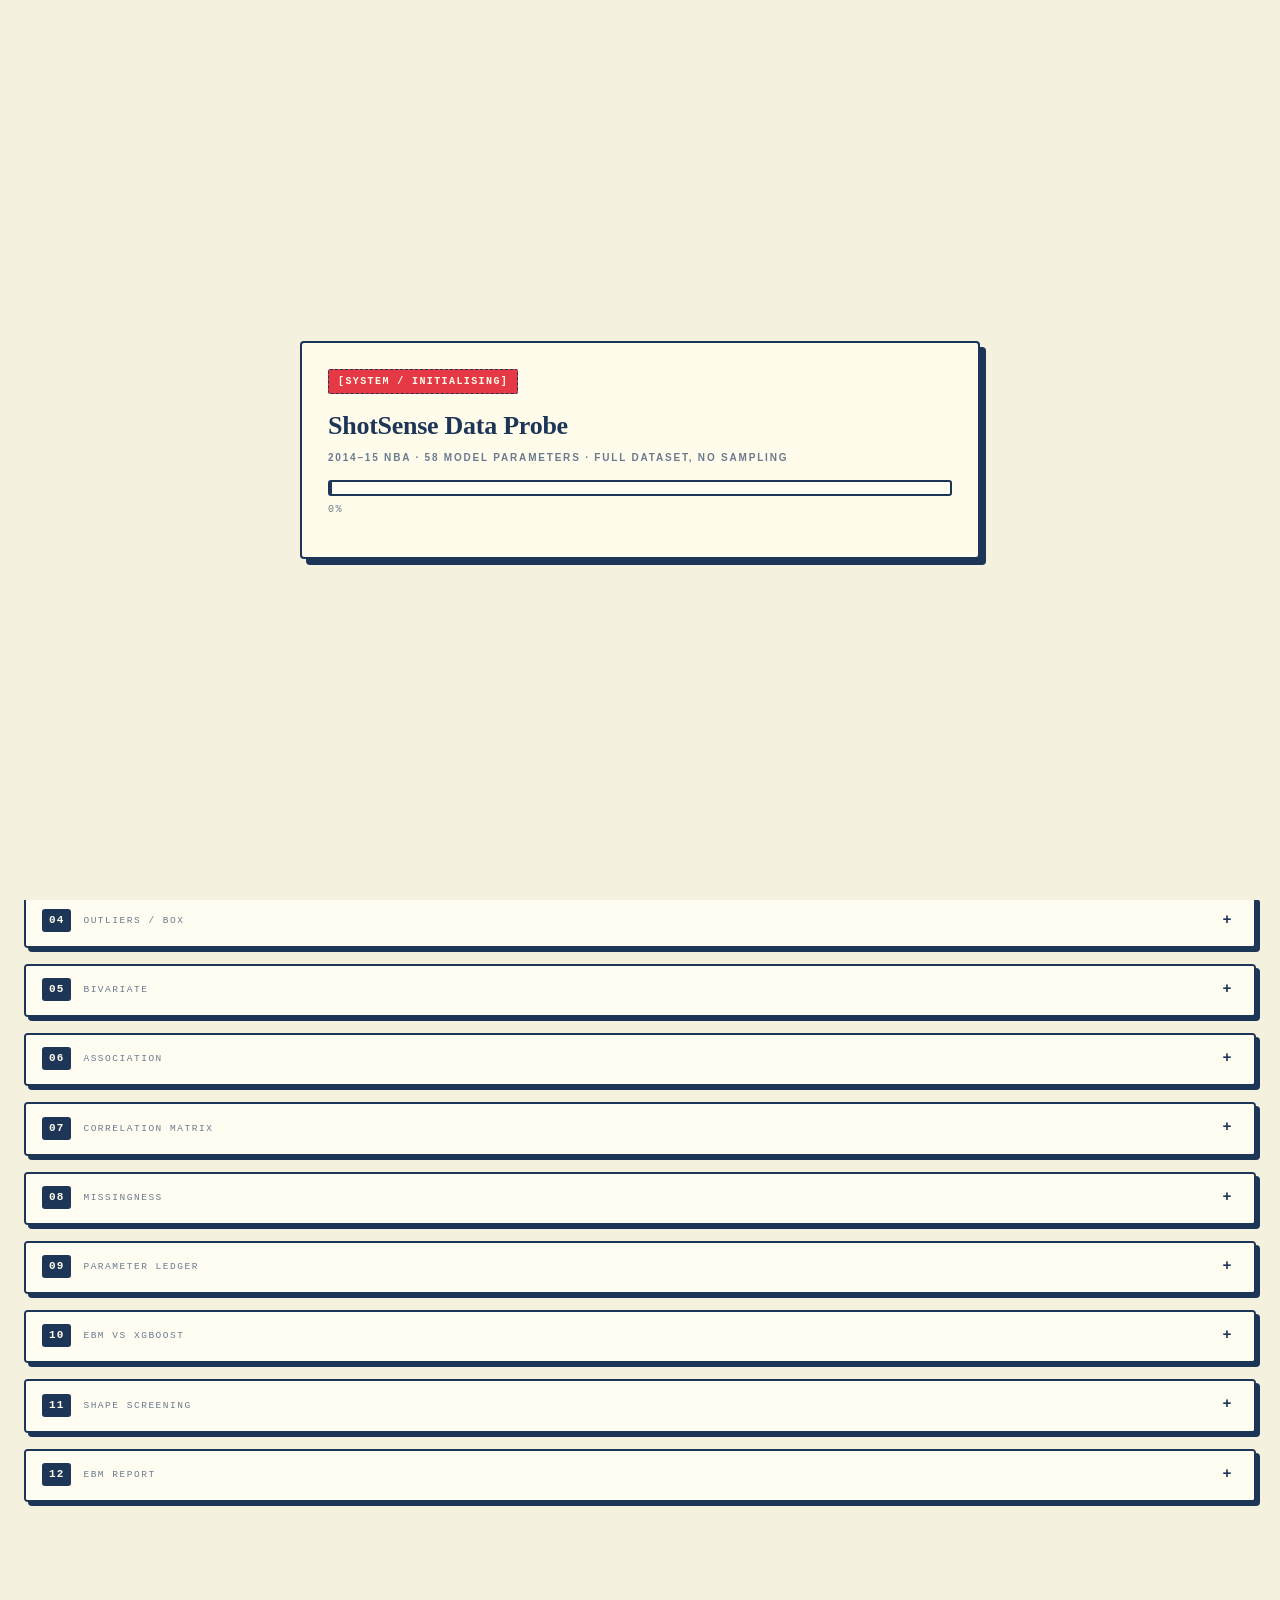
==== commit e995d1be: "Add EBM interpretability study to the dashboard (cards 10-12) Cards 00-09 probe the raw dataset; the" ====
--- a/src/probe/template.html
+++ b/src/probe/template.html
@@ -216,6 +216,55 @@
 .tag.cat{background:var(--teal);color:var(--surface)}
 .tag.num{background:var(--gold)}
 .tag.matchup{background:var(--amber)}
+
+/* ---------- 10/11/12 EBM cards ---------- */
+.tag.keep{background:var(--teal);color:var(--surface)}
+.tag.drop{background:#F3C9CD}
+.tag.flag{background:var(--amber)}
+.tag.nonlinear{background:var(--red);color:var(--surface)}
+.tag.flat{background:var(--grid)}
+.tag.suspicious{background:var(--amber)}
+.tag.linear{background:var(--teal);color:var(--surface)}
+table.tbl td.best{background:#D9EFE9;font-weight:700}
+table.tbl td.delta{font-weight:700}
+table.tbl td.delta.up{color:#1F7A70}
+table.tbl td.delta.down{color:var(--red)}
+table.tbl tbody tr.keeptag{box-shadow:inset 3px 0 0 var(--teal)}
+table.tbl tbody tr.droptag{box-shadow:inset 3px 0 0 var(--red)}
+table.tbl tbody tr.flagtag{box-shadow:inset 3px 0 0 var(--amber)}
+.mrow{display:flex;align-items:baseline;gap:10px;padding:5px 0;
+  border-bottom:1px dotted #CFC9B4;font-family:var(--mono);font-size:11.5px}
+.mrow .k{color:var(--muted);min-width:96px;font-size:10px;letter-spacing:.1em;text-transform:uppercase}
+.mrow .v{font-weight:700}
+.mrow .n{color:#3C4F6B;font-size:10.5px}
+
+/* ---------- rendered report document ---------- */
+.doc{border:2px solid var(--ink);border-radius:4px;background:var(--paper2);
+  padding:16px 20px;max-height:660px;overflow:auto}
+.doc h2{font-size:22px;margin:20px 0 9px;padding-bottom:6px;border-bottom:2px solid var(--ink)}
+.doc h2:first-child{margin-top:0}
+.doc h3{font-size:17px;margin:16px 0 6px;color:var(--red)}
+.doc h4{font-size:14px;margin:12px 0 5px}
+.doc p{font-family:var(--sans);font-size:13px;line-height:1.72;margin:7px 0}
+.doc ul{margin:7px 0 7px 20px;padding:0}
+.doc li{font-family:var(--sans);font-size:13px;line-height:1.68;margin:3px 0}
+.doc blockquote{margin:9px 0;padding:8px 12px;border-left:3px solid var(--gold);
+  background:#FFF8D8;font-size:12.5px}
+.doc blockquote p{font-size:12.5px;margin:3px 0}
+.doc code{font-family:var(--mono);font-size:11.5px;background:var(--gold);
+  padding:1px 4px;border-radius:2px;border:1px solid var(--ink)}
+.doc pre{font-family:var(--mono);font-size:11px;background:var(--surface);
+  border:2px solid var(--ink);border-radius:4px;padding:10px;overflow:auto;white-space:pre-wrap}
+.doc pre code{background:none;border:0;padding:0}
+.doc table{border-collapse:collapse;width:100%;margin:9px 0;
+  font-family:var(--mono);font-size:11px;font-variant-numeric:tabular-nums}
+.doc th{background:var(--ink);color:var(--surface);font-family:var(--sans);
+  font-size:9.5px;font-weight:700;letter-spacing:.1em;text-transform:uppercase;
+  padding:6px 8px;text-align:left;border:1px solid var(--ink)}
+.doc td{padding:5px 8px;border:1px solid var(--grid);vertical-align:top}
+.doc td.num{text-align:right}
+.doc tbody tr:nth-child(even) td{background:#FBF8E4}
+.doc hr{border:0;height:2px;background:var(--ink);opacity:.2;margin:14px 0}
 
 /* ---------- misc ---------- */
 .chips{display:flex;flex-wrap:wrap;gap:6px}
@@ -635,6 +684,164 @@
     </div>
   </section>
 
+  <!-- ============================ 10 EBM vs XGBOOST ============================ -->
+  <section class="card" id="s-ebm">
+    <div class="card-head" data-toggle="s-ebm">
+      <span class="card-no">10</span>
+      <div><div class="card-title" data-i18n="sec_ebm"></div>
+           <div class="card-en">EBM vs XGBOOST</div></div>
+      <div class="card-digest" id="dgEbm"></div>
+      <span class="caret">+</span>
+    </div>
+    <div class="card-body">
+      <div class="grid4" id="ebmCards"></div>
+      <div class="panel">
+        <div class="panel-head">
+          <span class="stamp red">[HEAD TO HEAD / SAME TEST SET]</span>
+          <h3 data-i18n="ebm_tbl_title"></h3>
+          <span class="lab" id="ebmTblSub"></span>
+        </div>
+        <div class="tblwrap" style="max-height:320px">
+          <table class="tbl" id="ebmMetrics">
+            <thead><tr>
+              <th data-i18n="th_metric"></th>
+              <th class="num">EBM · 58</th>
+              <th class="num">EBM · 23</th>
+              <th class="num">LR · 23</th>
+              <th class="num">XGB · 58</th>
+              <th class="num" data-i18n="th_gap"></th>
+            </tr></thead>
+            <tbody></tbody>
+          </table>
+        </div>
+        <div class="note" id="ebmNote"></div>
+      </div>
+      <div class="panel">
+        <div class="panel-head">
+          <span class="stamp amber">[CALIBRATION / TIME EXTRAPOLATION]</span>
+          <h3 data-i18n="ebm_cal_title"></h3>
+          <span class="lab" id="ebmCalSub"></span>
+        </div>
+        <div class="chart" id="cEbmCal"></div>
+        <div class="note red" id="ebmCalNote"></div>
+      </div>
+      <div class="panel">
+        <div class="panel-head">
+          <span class="stamp plain">[TERM SHIFT / LOGIT DECOMPOSITION]</span>
+          <h3 data-i18n="ebm_shift_title"></h3>
+          <span class="lab" id="ebmShiftSub"></span>
+        </div>
+        <div class="chart" id="cEbmShift"></div>
+        <div class="note" id="ebmShiftNote"></div>
+      </div>
+      <div class="panel">
+        <div class="panel-head">
+          <span class="stamp teal">[FLAT THRESHOLD SENSITIVITY]</span>
+          <h3 data-i18n="ebm_sens_title"></h3>
+          <span class="lab" id="ebmSensSub"></span>
+        </div>
+        <div class="chart short" id="cEbmSens"></div>
+        <div class="note" id="ebmSensNote"></div>
+      </div>
+    </div>
+  </section>
+
+  <!-- ============================ 11 SHAPE SCREENING ============================ -->
+  <section class="card" id="s-shapes">
+    <div class="card-head" data-toggle="s-shapes">
+      <span class="card-no">11</span>
+      <div><div class="card-title" data-i18n="sec_shapes"></div>
+           <div class="card-en">SHAPE SCREENING</div></div>
+      <div class="card-digest" id="dgShapes"></div>
+      <span class="caret">+</span>
+    </div>
+    <div class="card-body">
+      <div class="grid4" id="shapeCards"></div>
+      <div class="panel">
+        <div class="panel-head">
+          <span class="stamp red">[58 FEATURES / QUANTITATIVE RULES]</span>
+          <h3 data-i18n="sh_tbl_title"></h3>
+          <input type="text" id="shSearch" data-i18n-ph="sh_search" style="min-width:200px">
+          <span class="lab" id="shSub"></span>
+        </div>
+        <div class="tblwrap" style="max-height:520px">
+          <table class="tbl" id="shapeTbl">
+            <thead><tr>
+              <th data-i18n="th_rank"></th>
+              <th data-i18n="th_name"></th>
+              <th data-i18n="th_shape"></th>
+              <th class="num" data-i18n="th_share"></th>
+              <th class="num" data-i18n="th_amp"></th>
+              <th class="num" data-i18n="th_mono"></th>
+              <th class="num" data-i18n="th_osc"></th>
+              <th data-i18n="th_action"></th>
+            </tr></thead>
+            <tbody></tbody>
+          </table>
+        </div>
+        <div class="note" id="shNote"></div>
+      </div>
+      <div class="panel">
+        <div class="panel-head">
+          <span class="stamp amber">[PAIRWISE TERMS]</span>
+          <h3 data-i18n="sh_inter_title"></h3>
+          <span class="lab" id="shInterSub"></span>
+        </div>
+        <div class="chart" id="cEbmInter"></div>
+        <div class="note" id="shInterNote"></div>
+      </div>
+      <div class="panel">
+        <div class="panel-head">
+          <span class="stamp plain">[COLLINEARITY / |ρ| ≥ 0.8]</span>
+          <h3 data-i18n="sh_collin_title"></h3>
+          <span class="lab" id="shCollinSub"></span>
+        </div>
+        <div class="tblwrap" style="max-height:320px">
+          <table class="tbl" id="collinTbl">
+            <thead><tr>
+              <th data-i18n="th_a"></th>
+              <th data-i18n="th_b"></th>
+              <th class="num">Spearman ρ</th>
+              <th data-i18n="th_strength"></th>
+            </tr></thead>
+            <tbody></tbody>
+          </table>
+        </div>
+        <div class="note" id="shCollinNote"></div>
+      </div>
+    </div>
+  </section>
+
+  <!-- ============================ 12 EBM REPORT ============================ -->
+  <section class="card" id="s-ebmreport">
+    <div class="card-head" data-toggle="s-ebmreport">
+      <span class="card-no">12</span>
+      <div><div class="card-title" data-i18n="sec_ebmreport"></div>
+           <div class="card-en">EBM REPORT</div></div>
+      <div class="card-digest" id="dgEbmReport"></div>
+      <span class="caret">+</span>
+    </div>
+    <div class="card-body">
+      <div class="grid4" id="repCards"></div>
+      <div class="panel">
+        <div class="panel-head">
+          <span class="stamp teal">[EXECUTIVE DIGEST]</span>
+          <h3 data-i18n="rep_digest_title"></h3>
+        </div>
+        <div id="repDigest"></div>
+      </div>
+      <div class="panel">
+        <div class="panel-head">
+          <span class="stamp">[SOURCE DOCUMENT]</span>
+          <h3 data-i18n="rep_doc_title"></h3>
+          <button class="btn sm" id="btnRepRaw" data-i18n="rep_toggle"></button>
+        </div>
+        <div class="doc" id="repDoc"></div>
+        <div class="note" id="repNote"></div>
+      </div>
+    </div>
+  </section>
+
   <div class="footer">
     <span id="footLeft"></span>
     <span id="footRight"></span>
@@ -659,6 +866,7 @@
 'use strict';
 
 var META = /*__PROBE_META__*/;
+var EBM = /*__EBM_BUNDLE__*/;
 var PAYLOAD = '__PROBE_PAYLOAD__';
 
 /* ---------- design tokens (mirrored into JS) ---------- */
@@ -762,7 +970,59 @@
     boot_ok:'就緒', boot_fail:'載入失敗',
     err_fail:'載入失敗，請開啟瀏覽器主控台查看詳情。',
     more:'其餘 %s 個未展開',
-    sel_a:'α = %s', sel_b:'β = %s'
+    sel_a:'α = %s', sel_b:'β = %s',
+
+    /* ---- 10 / 11 / 12 : EBM ---- */
+    sec_ebm:'EBM 對照 XGBoost',
+    sec_shapes:'EBM 形狀篩選',
+    sec_ebmreport:'EBM 技術報告',
+    th_metric:'指標', th_gap:'差距',
+    th_shape:'形狀分類', th_share:'影響力', th_amp:'形狀振幅',
+    th_mono:'單調指數', th_osc:'變號率', th_action:'建議',
+    th_a:'特徵 A', th_b:'特徵 B', th_strength:'強度',
+    mt_auc:'AUC', mt_logloss:'LogLoss', mt_brier:'Brier',
+    mt_accuracy:'Accuracy', mt_f1:'F1', mt_ece:'ECE（10 分位）',
+    act_keep:'保留', act_drop:'剔除', act_flag:'待複核',
+    cls_nonlinear:'非線性', cls_flat:'平坦', cls_suspicious:'可疑震盪', cls_linear:'線性單調',
+    ebm_tbl_title:'四種模型在同一測試集上的表現',
+    ebm_tbl_sub:function(n){return 'Test n = ' + n + ' · 完全相同的時序切分';},
+    ebm_tbl_note:'<b>怎麼讀：</b>四欄模型都跑在同一份時序 Test（後 30%、基準日 2015-01-21）上。EBM · 58 是完整的內在可解釋模型；EBM · 23 是剔除 35 個冗餘／震盪特徵後重訓的版本；LR · 23 是用同一批保留特徵訓練的 Logistic Regression；XGB · 58 是黑盒上界。<b>差距</b>欄是 EBM · 58 減 XGB · 58 —— 綠字代表 EBM 較好（F1 就是這種情況），紅字代表 XGB 較好。AUC 只差 0.0122，但 EBM 的每一個預測都能攤開成一條條 shape function 來讀。',
+    ebm_cal_title:'三個時段的校準診斷',
+    ebm_cal_sub:function(a,b,c){return 'fit ' + a + ' / valid ' + b + ' / test ' + c;},
+    ebm_cal_note:'柱狀圖是 <b>偏差（平均預測 − 實際命中率）</b>，折線是 AUC。EBM 在 Train 與 Valid 上校準良好（偏差 +0.0007 / −0.0040），卻在 Test 上高估了 <b>+0.0755</b>。這不是過擬合，而是<b>時間外推</b>：Test 期的賽程編號落在訓練期沒見過的區間。XGBoost 的樹狀結構把超範圍的值丟進同一個葉節點，外推幅度小得多，所以同樣的特徵沒有在它身上造成偏移。',
+    ebm_shift_title:'Test 偏移的逐項拆解（logit 空間）',
+    ebm_shift_sub:function(n){return '前 ' + n + ' 項';},
+    ebm_shift_note:'把 Test 的整體偏移拆回每一個 EBM 項：比較該項在 Test 與 Train 上的平均貢獻差。<b>season_game_no（賽季第幾場）一項就佔了 58.3%</b> —— 它的 shape function 在訓練範圍之外被外推，於是每一筆 Test 預測都被灌進一段與標籤無關的正向偏移。<b>這正是內在可解釋性勝過事後 SHAP 的地方</b>：SHAP 只把它排在中段名次、看不出危險；EBM 的 shape function 直接把「不可泛化的時間趨勢」畫了出來，篩選規則也已將它判為 Suspicious → Drop。',
+    ebm_sens_title:'Flat 門檻敏感度',
+    ebm_sens_note:'柱狀圖是保留特徵數，折線是下游 Logistic Regression 的 AUC。門檻從 0.001 放寬到 0.03，保留數從 26 掉到 5，但 AUC 幾乎不動（0.6875 → 0.6801）—— 代表被剔除的特徵確實是冗餘的。另需注意 Flat 的兩個判準（影響力佔比、形狀振幅）彼此高度相關（Spearman ρ = 0.75），判定因而穩健。',
+    ebm_k_auc:'EBM AUC（Test）',
+    ebm_k_explain:'可解釋性',
+    ebm_k_explain_n:'ante-hoc · 每個特徵一條 shape function',
+    ebm_k_bias:'Test 校準偏差',
+    ebm_k_feat:'保留特徵數',
+    ebm_k_feat_n:function(k,n){return '剔除 ' + n + ' 個 · 全部 ' + k + ' 個';},
+    sh_tbl_title:'58 個特徵的形狀判定',
+    sh_search:'搜尋特徵名稱…',
+    sh_sub:function(n){return '顯示 ' + n + ' 列';},
+    sh_note:'<b>判定規則（全部由公式決定，非目視）：</b>影響力佔比 &lt; 0.5% 或形狀振幅 &lt; 0.02×模型尺度 → Flat；僅 2 個取值 → Linear；單調指數 ≥ 0.8 且 |ρ| ≥ 0.9 且線性 R² ≥ 0.85 → Linear；變號率 ≥ 0.25 且非單調 → Suspicious；其餘 → Non-linear。震盪類指標計算前先做去噪（|Δy| &lt; 0.005×模型尺度 歸零），避免 EBM 樓梯狀的數值雜訊被誤判為高頻震盪。點任一列可設為 α。',
+    sh_inter_title:'重要性前 10 的兩兩交互項',
+    sh_inter_sub:function(n){return n + ' 項';},
+    sh_inter_note:'EBM 原生可捕捉兩兩交互。第 1 名 <b>is_home &amp; score_margin_at_shot</b> 的影響力（0.2115）甚至超過任何單一主效應 ——「主場」與「比分差」對命中率的影響必須綁在一起看。',
+    sh_collin_title:'高度共線的特徵對（|Spearman ρ| ≥ 0.8）',
+    sh_collin_sub:function(shown,total){return '列出 ' + shown + ' 組 / 共 ' + total + ' 組';},
+    sh_collin_note:'共線的特徵會<b>分攤</b>重要性，使各自的 shape function 被壓平、甚至被誤判為 Flat。解讀時應以「這一組特徵」為單位，而非單看個別曲線。表中配對幾乎都是<b>同一件事的不同編碼</b>（shot_clock 與 shot_clock_filled、loc_y 與 dist_to_baseline、shot_angle_rad 與 shot_angle_deg…）。',
+    rep_digest_title:'這份報告在講什麼',
+    rep_doc_title:'完整報告原文',
+    rep_toggle:'原始 Markdown',
+    rep_note:'上方是 <code>outputs/ebm_feature_report.md</code> 的完整原文（繁體中文），由 <code>src/train_ebm_and_explain.py</code> 自動產生。按右上角按鈕可切換成原始 Markdown。報告引用的圖檔（shape grid、交互熱力圖、共線性矩陣）以 PNG 存於 <code>outputs/ebm_*.png</code>。',
+    rep_k_ver:'報告版本', rep_k_src:'產生腳本', rep_k_data:'資料表',
+    rep_k_split:'時間切分', rep_k_seed:'隨機種子', rep_k_size:'報告長度', rep_k_inter:'交互項',
+    rep_concl:'核心結論',
+    rep_c1:'<b>幾乎一樣準，但完全可解釋。</b>EBM 的 AUC 只比 XGBoost 低 0.0122，F1 反而高 0.0516 —— 用一條條可讀的 shape function 換到這個代價，正是 Decroos et al. / Nori et al. 的核心主張。',
+    rep_c2:'<b>內在可解釋性抓到事後 SHAP 抓不到的東西。</b>SHAP 把 season_game_no 排在中段名次；EBM 的 shape function 直接暴露它在訓練範圍外被外推，佔了 Test 偏移的 58.3%。',
+    rep_c3:'<b>剔除冗餘既修好校準、又幾乎不損辨識力。</b>從 58 個特徵篩到 23 個，Test 偏差與 ECE 都從 0.0755 降到 0.0162，AUC 只掉 0.0041。',
+    rep_c4:'<b>篩選判定對門檻穩健。</b>Flat 門檻在 0.001～0.03 之間移動，下游 AUC 幾乎不動（0.6875 → 0.6801），代表被刪掉的是真冗餘。',
+    rep_warn:'<b>方法學揭露：</b>XGBoost 用時序切出的 valid 做 early stopping；EBM 沒有外部 eval_set 介面，其早停用內部<b>隨機</b>切出的 15%。兩者訓練規模相當、<b>測試集完全相同</b>，評估公平。'
   },
   en:{
     lang_label:'LANGUAGE / 語言',
@@ -854,7 +1114,59 @@
     boot_ok:'READY', boot_fail:'LOAD FAILED',
     err_fail:'Load failed — open the browser console for details.',
     more:'%s more not shown',
-    sel_a:'α = %s', sel_b:'β = %s'
+    sel_a:'α = %s', sel_b:'β = %s',
+
+    /* ---- 10 / 11 / 12 : EBM ---- */
+    sec_ebm:'EBM vs XGBoost',
+    sec_shapes:'EBM Shape Screening',
+    sec_ebmreport:'EBM Report',
+    th_metric:'METRIC', th_gap:'GAP',
+    th_shape:'SHAPE CLASS', th_share:'IMPORTANCE', th_amp:'AMPLITUDE',
+    th_mono:'MONOTONICITY', th_osc:'SIGN FLIPS', th_action:'ACTION',
+    th_a:'FEATURE A', th_b:'FEATURE B', th_strength:'STRENGTH',
+    mt_auc:'AUC', mt_logloss:'LogLoss', mt_brier:'Brier',
+    mt_accuracy:'Accuracy', mt_f1:'F1', mt_ece:'ECE (10 bins)',
+    act_keep:'Keep', act_drop:'Drop', act_flag:'Review',
+    cls_nonlinear:'Non-linear', cls_flat:'Flat', cls_suspicious:'Suspicious', cls_linear:'Linear (monotonic)',
+    ebm_tbl_title:'Four models on the same test set',
+    ebm_tbl_sub:function(n){return 'Test n = ' + n + ' · identical time split';},
+    ebm_tbl_note:'<b>How to read this:</b> all four columns are evaluated on the same temporal Test split (last 30%, cut-off 2015-01-21). EBM · 58 is the full intrinsically-interpretable model; EBM · 23 is the same model retrained after dropping 35 redundant or oscillating features; LR · 23 is a Logistic Regression on that same kept set; XGB · 58 is the black-box upper bound. The <b>gap</b> column is EBM · 58 minus XGB · 58 — green means EBM wins (which it does on F1), red means XGBoost wins. AUC differs by only 0.0122, yet every EBM prediction can be unfolded into a set of readable shape functions.',
+    ebm_cal_title:'Calibration across the three periods',
+    ebm_cal_sub:function(a,b,c){return 'fit ' + a + ' / valid ' + b + ' / test ' + c;},
+    ebm_cal_note:'Bars are <b>bias (mean prediction − actual hit rate)</b>; the line is AUC. EBM is well calibrated on Train and Valid (bias +0.0007 / −0.0040) yet over-predicts on Test by <b>+0.0755</b>. That is not overfitting — it is <b>temporal extrapolation</b>: the Test period sits in a range of season-game numbers the model never saw. XGBoost’s tree structure funnels out-of-range values into a single leaf, so it extrapolates far less and the same feature does not shift its predictions.',
+    ebm_shift_title:'Decomposing the Test shift term by term (logit space)',
+    ebm_shift_sub:function(n){return 'top ' + n + ' terms';},
+    ebm_shift_note:'The overall Test shift is decomposed back onto each EBM term by comparing its mean contribution on Test versus Train. <b>A single term, season_game_no, accounts for 58.3%</b> — its shape function is extrapolated beyond the training range, injecting a positive, label-independent offset into every Test prediction. <b>This is exactly where intrinsic interpretability beats post-hoc SHAP:</b> SHAP merely ranks that feature mid-table and hides the danger, whereas the EBM shape function draws the non-generalisable time trend directly — and the screening rules already classified it Suspicious → Drop.',
+    ebm_sens_title:'Flat-threshold sensitivity',
+    ebm_sens_note:'Bars are the number of features kept; the line is the downstream Logistic Regression AUC. Moving the Flat threshold from 0.001 to 0.03 cuts the kept set from 26 down to 5 while AUC barely moves (0.6875 → 0.6801) — evidence that what gets removed really is redundant. Note also that the two Flat criteria (importance share and shape amplitude) are strongly correlated with each other (Spearman ρ = 0.75), which makes the decision robust.',
+    ebm_k_auc:'EBM AUC (Test)',
+    ebm_k_explain:'Interpretability',
+    ebm_k_explain_n:'ante-hoc · one shape function per feature',
+    ebm_k_bias:'Test calibration bias',
+    ebm_k_feat:'Features kept',
+    ebm_k_feat_n:function(k,n){return n + ' dropped · ' + k + ' total';},
+    sh_tbl_title:'Shape verdict for all 58 features',
+    sh_search:'Search feature name…',
+    sh_sub:function(n){return n + ' rows shown';},
+    sh_note:'<b>Rules (all decided by formula, never by eye):</b> importance share &lt; 0.5% or shape amplitude &lt; 0.02× model scale → Flat; only 2 distinct values → Linear; monotonicity ≥ 0.8 and |ρ| ≥ 0.9 and linear R² ≥ 0.85 → Linear; sign-flip rate ≥ 0.25 with non-monotone shape → Suspicious; otherwise → Non-linear. Oscillation metrics are denoised first (|Δy| &lt; 0.005× model scale set to zero) so that the EBM’s staircase-like numerical noise is not mistaken for genuine high-frequency wiggle. Click any row to set it as α.',
+    sh_inter_title:'Top 10 pairwise interaction terms',
+    sh_inter_sub:function(n){return n + ' terms';},
+    sh_inter_note:'EBM captures pairwise interactions natively. The top term, <b>is_home &amp; score_margin_at_shot</b>, has more influence (0.2115) than any single main effect — being at home and the score margin must be read together when explaining a shot.',
+    sh_collin_title:'Highly collinear feature pairs (|Spearman ρ| ≥ 0.8)',
+    sh_collin_sub:function(shown,total){return shown + ' shown / ' + total + ' total';},
+    sh_collin_note:'Collinear features <b>share</b> their importance, which flattens their individual shape functions and can even get them misclassified as Flat. Read them as a group, not curve by curve. Nearly every pair listed is <b>two encodings of the same quantity</b> (shot_clock vs shot_clock_filled, loc_y vs dist_to_baseline, shot_angle_rad vs shot_angle_deg, …).',
+    rep_digest_title:'What this report says',
+    rep_doc_title:'Full source document',
+    rep_toggle:'Raw Markdown',
+    rep_note:'Above is the complete source of <code>outputs/ebm_feature_report.md</code> (written in Traditional Chinese), generated automatically by <code>src/train_ebm_and_explain.py</code>. Use the button to switch to the raw Markdown view. The figures it references (shape grids, interaction heat maps, collinearity matrix) are stored as PNGs under <code>outputs/ebm_*.png</code>.',
+    rep_k_ver:'Report version', rep_k_src:'Produced by', rep_k_data:'Data table',
+    rep_k_split:'Time split', rep_k_seed:'Random seed', rep_k_size:'Report length', rep_k_inter:'Interactions',
+    rep_concl:'Key conclusions',
+    rep_c1:'<b>Almost as accurate, but fully interpretable.</b> EBM trails XGBoost by only 0.0122 AUC while beating it by 0.0516 on F1 — that is the trade the Decroos et al. / Nori et al. line of work argues for.',
+    rep_c2:'<b>Intrinsic interpretability caught what post-hoc SHAP missed.</b> SHAP ranks season_game_no mid-table; the EBM shape function exposes that it is being extrapolated beyond its training range, accounting for 58.3% of the Test shift.',
+    rep_c3:'<b>Dropping redundancy fixed calibration at almost no cost in discrimination.</b> Going from 58 features to 23 cut Test bias and ECE from 0.0755 to 0.0162, while AUC fell by just 0.0041.',
+    rep_c4:'<b>The screening verdict is threshold-robust.</b> Sweeping the Flat threshold across 0.001–0.03 barely moves downstream AUC (0.6875 → 0.6801), so what was removed is genuinely redundant.',
+    rep_warn:'<b>Methodological disclosure:</b> XGBoost early-stops on a temporally carved valid split; EBM has no external eval_set hook, so it early-stops on an internal <b>random</b> 15%. Training sizes are comparable and the <b>test set is identical</b>, so the comparison is fair.'
   }
 };
 
@@ -1112,7 +1424,8 @@
    ========================================================================== */
 var state = { A:null, B:null, lang:'zh', open:{}, groupFilter:'__all__',
               kde:true, logY:false, trend:true, matrixMode:'assoc',
-              ledSort:'rank', ledDir:1, ledQuery:'' };
+              ledSort:'rank', ledDir:1, ledQuery:'',
+              shSort:'rank', shDir:1, shQuery:'', repRaw:false };
 
 function col(name){ for (var i = 0; i < COLS.length; i++) if (COLS[i].name === name) return COLS[i]; return null; }
 function isNum(name){ var c = col(name); return c && c.kind === 'num'; }
@@ -1121,17 +1434,21 @@
 /* ==========================================================================
    6. sections & accordion
    ========================================================================== */
-var SECTIONS = ['s-select','s-profile','s-dist','s-qq','s-outlier','s-pair','s-rel','s-matrix','s-quality','s-ledger'];
+var SECTIONS = ['s-select','s-profile','s-dist','s-qq','s-outlier','s-pair','s-rel','s-matrix','s-quality','s-ledger',
+                's-ebm','s-shapes','s-ebmreport'];
 var DEP = {
   's-select':['A','B'], 's-profile':['A'], 's-dist':['A'], 's-qq':['A'], 's-outlier':['A'],
-  's-pair':['A','B'], 's-rel':['A','B'], 's-matrix':[], 's-quality':[], 's-ledger':['A','B']
+  's-pair':['A','B'], 's-rel':['A','B'], 's-matrix':[], 's-quality':[], 's-ledger':['A','B'],
+  's-ebm':[], 's-shapes':[], 's-ebmreport':[]
 };
 var DG = { 's-select':'dgSelect', 's-profile':'dgProfile', 's-dist':'dgDist', 's-qq':'dgQq',
            's-outlier':'dgOut', 's-pair':'dgPair', 's-rel':'dgRel', 's-matrix':'dgMatrix',
-           's-quality':'dgQuality', 's-ledger':'dgLedger' };
+           's-quality':'dgQuality', 's-ledger':'dgLedger',
+           's-ebm':'dgEbm', 's-shapes':'dgShapes', 's-ebmreport':'dgEbmReport' };
 var SECKEY = { 's-select':'select', 's-profile':'profile', 's-dist':'dist', 's-qq':'qq',
                's-outlier':'out', 's-pair':'pair', 's-rel':'rel', 's-matrix':'matrix',
-               's-quality':'quality', 's-ledger':'ledger' };
+               's-quality':'quality', 's-ledger':'ledger',
+               's-ebm':'ebm', 's-shapes':'shapes', 's-ebmreport':'ebmreport' };
 function toggleSection(id, force){
   var el = document.getElementById(id);
   var open = force === undefined ? !el.classList.contains('open') : !!force;
@@ -1153,6 +1470,9 @@
     case 's-matrix':  renderMatrix(); break;
     case 's-quality': renderQuality(); break;
     case 's-ledger':  buildLedger(); break;
+    case 's-ebm':     renderEbm(); break;
+    case 's-shapes':  renderShapes(); break;
+    case 's-ebmreport': renderEbmReport(); break;
   }
   if (id === 's-pair') window.setTimeout(wirePair, 0);
 }
@@ -1216,6 +1536,18 @@
     case 's-matrix':  el.textContent = t('mx_sub', COLS.length); break;
     case 's-quality': el.textContent = t('q_sub', MISSING.length, MISSING.length ? fmtPct(MISSING[0][1] / N) : '—'); break;
     case 's-ledger':  el.textContent = t('led_sub', visibleLedgerRows()); break;
+    case 's-ebm':
+      el.textContent = 'EBM ' + fmtNum(EBM.metrics[0].ebm58, 4) + ' · XGB ' + fmtNum(EBM.metrics[0].xgb58, 4) +
+                       ' · Δ ' + signed(EBM.metrics[0].ebm58 - EBM.metrics[0].xgb58);
+      break;
+    case 's-shapes':
+      el.textContent = t('act_keep') + ' ' + EBM.meta.nKept + ' / ' + t('act_drop') + ' ' + EBM.meta.nDropped +
+                       ' · ' + t('sh_inter_sub', EBM.meta.nInteractions);
+      break;
+    case 's-ebmreport':
+      el.textContent = 'ebm_feature_report.md · ' + (EBM.report.length / 1024).toFixed(1) + ' K · ' +
+                       EBM.meta.nKept + '/' + EBM.meta.nFeatures;
+      break;
   }
 }
 
@@ -2125,6 +2457,464 @@
 }
 
 /* ==========================================================================
+   7b. EBM renderers  (cards 10 / 11 / 12)
+   ========================================================================== */
+var CLS_TAG  = { 'Non-linear':'nonlinear', 'Flat':'flat', 'Suspicious':'suspicious', 'Linear(Monotonic)':'linear' };
+var CLS_KEY  = { 'Non-linear':'cls_nonlinear', 'Flat':'cls_flat', 'Suspicious':'cls_suspicious', 'Linear(Monotonic)':'cls_linear' };
+var CLS_ORD  = { 'Non-linear':0, 'Linear(Monotonic)':1, 'Suspicious':2, 'Flat':3 };
+var CLS_STAT = { 'Non-linear':'hi', 'Linear(Monotonic)':'ok', 'Suspicious':'warn', 'Flat':'bad' };
+var ACT_TAG  = { 'Keep':'keep', 'Drop':'drop', 'Flag':'flag' };
+var ACT_KEY  = { 'Keep':'act_keep', 'Drop':'act_drop', 'Flag':'act_flag' };
+var SH_KEYS  = ['rank','feature','cls','share','amp','mono','osc','action'];
+function clsName(c){ return t(CLS_KEY[c] || 'cls_flat'); }
+function actName(a){ return t(ACT_KEY[a] || 'act_drop'); }
+function clsTag(c){ return '<span class="tag ' + (CLS_TAG[c] || 'flat') + '">' + clsName(c) + '</span>'; }
+function actTag(a){ return '<span class="tag ' + (ACT_TAG[a] || 'drop') + '">' + actName(a) + '</span>'; }
+function signed(v, dp){
+  if (v === null || v === undefined || v !== v) return '—';
+  return (v >= 0 ? '+' : '−') + fmtNum(Math.abs(v), dp === undefined ? 4 : dp);
+}
+function numOr(v, dp){ return (v === null || v === undefined || v !== v) ? '—' : fmtNum(v, dp); }
+
+/* ---------- 10 · EBM vs XGBoost ---------- */
+function renderEbm(){
+  var M = EBM.meta;
+  var mAuc = EBM.metrics[0];
+  var tst = EBM.calibration.filter(function(c){ return c.split === 'Test'; })[0] || {};
+  var sBias = EBM.metrics[5].ebm23;
+  document.getElementById('ebmCards').innerHTML =
+    statCard(t('ebm_k_auc'), fmtNum(mAuc.ebm58, 4),
+             'XGBoost ' + fmtNum(mAuc.xgb58, 4) + ' · Δ ' + signed(mAuc.ebm58 - mAuc.xgb58), 'warn') +
+    statCard(t('ebm_k_explain'), '100%', t('ebm_k_explain_n'), 'ok') +
+    statCard(t('ebm_k_bias'), signed(tst.bias), 'EBM · 23 → ' + signed(sBias), 'bad') +
+    statCard(t('ebm_k_feat'), M.nKept + ' / ' + M.nFeatures,
+             t('ebm_k_feat_n', M.nFeatures, M.nDropped), 'ink');
+  renderEbmMetrics();
+  renderEbmCal();
+  renderEbmShift();
+  renderEbmSens();
+  document.getElementById('ebmNote').innerHTML = t('ebm_tbl_note');
+}
+
+function renderEbmMetrics(){
+  var tb = document.querySelector('#ebmMetrics tbody');
+  if (!tb) return;
+  var cols = ['ebm58','ebm23','lr23','xgb58'];
+  tb.innerHTML = EBM.metrics.map(function(m){
+    var best = null;
+    cols.forEach(function(k){
+      var v = m[k];
+      if (v === null || v === undefined) return;
+      if (best === null) { best = v; return; }
+      if (m.dir === 'up' ? v > best : v < best) best = v;
+    });
+    var cells = cols.map(function(k){
+      var v = m[k];
+      if (v === null || v === undefined) return '<td class="num mono">—</td>';
+      var isBest = best !== null && Math.abs(v - best) < 1e-9;
+      return '<td class="num mono' + (isBest ? ' best' : '') + '">' + fmtNum(v, 4) + '</td>';
+    }).join('');
+    var gap = (m.ebm58 !== null && m.xgb58 !== null) ? m.ebm58 - m.xgb58 : null;
+    var gc;
+    if (gap === null) gc = '<td class="num mono">—</td>';
+    else {
+      var good = m.dir === 'up' ? gap > 0 : gap < 0;
+      gc = '<td class="num mono delta ' + (Math.abs(gap) < 1e-9 ? '' : (good ? 'up' : 'down')) + '">' + signed(gap) + '</td>';
+    }
+    return '<tr><td><b>' + t('mt_' + m.key) + '</b></td>' + cells + gc + '</tr>';
+  }).join('');
+  document.getElementById('ebmTblSub').textContent =
+    t('ebm_tbl_sub', fmtInt(EBM.meta.testN));
+}
+
+function renderEbmCal(){
+  var cal = EBM.calibration;
+  if (!cal.length) return;
+  var names = cal.map(function(c){ return c.split; });
+  var bias  = cal.map(function(c){ return +(c.bias * 100).toFixed(4); });
+  var auc   = cal.map(function(c){ return c.auc; });
+  mk('cEbmCal', {
+    title: titleCfg(t('ebm_cal_title'),
+      cal.length === 3 ? t('ebm_cal_sub', fmtInt(cal[0].n), fmtInt(cal[1].n), fmtInt(cal[2].n)) : ''),
+    legend: Object.assign({}, LG, { data:[t('ebm_k_bias') + ' (pp)', 'AUC'] }),
+    grid:{ left:72, right:72, top:70, bottom:36, containLabel:false },
+    tooltip: Object.assign({}, TT, { trigger:'axis', formatter:function(ps){
+      var i = ps[0].dataIndex, c = cal[i];
+      return '<b>' + esc(c.split) + '</b><br>n = ' + fmtInt(c.n) +
+             '<br>bias = ' + signed(c.bias) + '  (' + signed(c.bias * 100, 2) + ' pp)' +
+             '<br>AUC = ' + fmtNum(c.auc, 4) +
+             '<br>ECE = ' + fmtNum(c.ece, 4) +
+             '<br>' + t('k_mean') + ' = ' + fmtNum(c.pred, 4) + ' vs ' + fmtNum(c.actual, 4);
+    } }),
+    xAxis: Object.assign({}, AXC, { type:'category', data:names,
+      axisLabel:{ color:INK, fontFamily:F_MONO, fontSize:11 } }),
+    yAxis: [
+      Object.assign({}, AX, { type:'value', name:'bias (pp)', nameGap:42, nameLocation:'middle', nameRotate:90,
+        nameTextStyle:{ color:MUTED, fontFamily:F_MONO, fontSize:10, align:'center' },
+        axisLabel:{ color:INK, fontFamily:F_MONO, fontSize:10, formatter:function(v){ return v.toFixed(1); } } }),
+      Object.assign({}, AX, { type:'value', name:'AUC', nameGap:48, nameLocation:'middle', nameRotate:90,
+        nameTextStyle:{ color:MUTED, fontFamily:F_MONO, fontSize:10, align:'center' },
+        min: +(Math.min.apply(null, auc) - 0.012).toFixed(4),
+        max: +(Math.max.apply(null, auc) + 0.012).toFixed(4),
+        splitLine:{ show:false },
+        axisLabel:{ color:INK, fontFamily:F_MONO, fontSize:10, formatter:function(v){ return v.toFixed(3); } } })
+    ],
+    series:[
+      { name:t('ebm_k_bias') + ' (pp)', type:'bar', barMaxWidth:54,
+        data: bias.map(function(v){
+          return { value:v, itemStyle:{ color: v > 0 ? RED : TEAL },
+                   label:{ position: v >= 0 ? 'top' : 'bottom' } };
+        }),
+        itemStyle:{ borderColor:INK, borderWidth:2 },
+        label:{ show:true, fontFamily:F_MONO, fontSize:10.5, color:INK,
+          formatter:function(p){ return signed(p.value, 2); } } },
+      { name:'AUC', type:'line', yAxisIndex:1, data:auc,
+        symbol:'rect', symbolSize:9, lineStyle:{ color:INK, width:2 },
+        itemStyle:{ color:GOLD, borderColor:INK, borderWidth:2 },
+        label:{ show:true, position:'bottom', fontFamily:F_MONO, fontSize:10, color:INK,
+          formatter:function(p){ return fmtNum(p.value, 4); } } }
+    ]
+  });
+  document.getElementById('ebmCalNote').innerHTML = t('ebm_cal_note');
+}
+
+function renderEbmShift(){
+  var rows = EBM.shift.slice().sort(function(a, b){ return Math.abs(a.share) - Math.abs(b.share); });
+  if (!rows.length) return;
+  var names = rows.map(function(r){ return r.term; });
+  var vals  = rows.map(function(r){ return +(r.share * 100).toFixed(2); });
+  var vmax  = Math.max.apply(null, vals);
+  fitH('cEbmShift', clamp(rows.length * 30 + 168, 440, 640));
+  mk('cEbmShift', {
+    title: titleCfg(t('ebm_shift_title'), t('ebm_shift_sub', rows.length)),
+    grid:{ left:14, right:84, top:70, bottom:30, containLabel:true },
+    tooltip: Object.assign({}, TT, { formatter:function(p){
+      var r = rows[p.dataIndex];
+      return '<b>' + esc(r.term) + '</b>' +
+             '<br>Train ' + signed(r.train, 5) +
+             '<br>Test  ' + signed(r.test, 5) +
+             '<br>shift ' + signed(r.shift, 5) + ' logits' +
+             '<br><b>' + fmtPct(r.share, 2) + '</b> of total |shift|';
+    } }),
+    xAxis: Object.assign({}, AX, { type:'value', max: +(vmax * 1.20).toFixed(2),
+      axisLabel:{ color:INK, fontFamily:F_MONO, fontSize:10, formatter:function(v){ return v.toFixed(0) + '%'; } } }),
+    yAxis: Object.assign({}, AXC, { type:'category', data:names,
+      axisLabel:{ color:INK, fontFamily:F_MONO, fontSize:10,
+        formatter:function(v){ return v.length > 30 ? v.slice(0, 29) + '…' : v; } } }),
+    series:[{ type:'bar', barMaxWidth:17,
+      data: vals.map(function(v, i){
+        return { value:v, itemStyle:{ color: i === vals.length - 1 ? RED : (v >= 5 ? AMBER : GOLD) } };
+      }),
+      itemStyle:{ borderColor:INK, borderWidth:1.6 },
+      label:{ show:true, position:'right', fontFamily:F_MONO, fontSize:10, color:INK,
+        formatter:function(p){ return fmtNum(p.value, 2) + '%'; } } }]
+  });
+  document.getElementById('ebmShiftSub').textContent = t('ebm_shift_sub', rows.length);
+  document.getElementById('ebmShiftNote').innerHTML = t('ebm_shift_note');
+}
+
+function renderEbmSens(){
+  var s = EBM.sensitivity;
+  if (!s.length) return;
+  var names = s.map(function(r){ return fmtNum(r.threshold, 3); });
+  var kept  = s.map(function(r){ return r.nKept; });
+  var auc   = s.map(function(r){ return r.auc; });
+  mk('cEbmSens', {
+    title: titleCfg(t('ebm_sens_title'), 'Flat < ' + names.join(' / ')),
+    legend: Object.assign({}, LG, { data:[t('ebm_k_feat'), 'LR AUC'] }),
+    grid:{ left:62, right:66, top:64, bottom:34, containLabel:false },
+    tooltip: Object.assign({}, TT, { trigger:'axis', formatter:function(ps){
+      var i = ps[0].dataIndex, r = s[i];
+      return '<b>Flat &lt; ' + fmtNum(r.threshold, 3) + '</b>' +
+             '<br>' + t('ebm_k_feat') + ' = ' + r.nKept +
+             '<br>AUC = ' + fmtNum(r.auc, 4) +
+             '<br>LogLoss = ' + fmtNum(r.logloss, 4) +
+             '<br>Brier = ' + fmtNum(r.brier, 4);
+    } }),
+    xAxis: Object.assign({}, AXC, { type:'category', data:names,
+      axisLabel:{ color:INK, fontFamily:F_MONO, fontSize:10 } }),
+    yAxis: [
+      Object.assign({}, AX, { type:'value', name:t('ebm_k_feat'), nameGap:38, nameLocation:'middle', nameRotate:90,
+        nameTextStyle:{ color:MUTED, fontFamily:F_MONO, fontSize:10, align:'center' },
+        min:0, max: Math.max.apply(null, kept) + 4,
+        axisLabel:{ color:INK, fontFamily:F_MONO, fontSize:10 } }),
+      Object.assign({}, AX, { type:'value', name:'LR AUC', nameGap:44, nameLocation:'middle', nameRotate:90,
+        nameTextStyle:{ color:MUTED, fontFamily:F_MONO, fontSize:10, align:'center' },
+        min: +(Math.min.apply(null, auc) - 0.004).toFixed(4),
+        max: +(Math.max.apply(null, auc) + 0.004).toFixed(4),
+        splitLine:{ show:false },
+        axisLabel:{ color:INK, fontFamily:F_MONO, fontSize:10, formatter:function(v){ return v.toFixed(3); } } })
+    ],
+    series:[
+      { name:t('ebm_k_feat'), type:'bar', barMaxWidth:42,
+        data: kept.map(function(v, i){
+          return { value:v, itemStyle:{ color: i === 1 || i === 2 ? RED : GOLD } };
+        }),
+        itemStyle:{ borderColor:INK, borderWidth:2 },
+        label:{ show:true, position:'top', fontFamily:F_MONO, fontSize:10.5, color:INK } },
+      { name:'LR AUC', type:'line', yAxisIndex:1, data:auc,
+        symbol:'rect', symbolSize:9, lineStyle:{ color:INK, width:2 },
+        itemStyle:{ color:TEAL, borderColor:INK, borderWidth:2 },
+        label:{ show:true, position:'bottom', fontFamily:F_MONO, fontSize:10, color:INK,
+          formatter:function(p){ return fmtNum(p.value, 4); } } }
+    ]
+  });
+  document.getElementById('ebmSensNote').innerHTML = t('ebm_sens_note');
+}
+
+/* ---------- 11 · shape screening ---------- */
+function renderShapes(){
+  var M = EBM.meta;
+  var ordered = EBM.shapeClasses.slice().sort(function(a, b){
+    return (CLS_ORD[a.cls] === undefined ? 9 : CLS_ORD[a.cls]) - (CLS_ORD[b.cls] === undefined ? 9 : CLS_ORD[b.cls]);
+  });
+  document.getElementById('shapeCards').innerHTML = ordered.map(function(c){
+    return statCard(clsName(c.cls), c.n,
+      fmtPct(c.share, 2) + ' · ' + t('act_keep') + ' ' + c.keep, CLS_STAT[c.cls] || '');
+  }).join('');
+  buildShapeTable();
+  renderEbmInter();
+  renderCollin();
+  document.getElementById('shNote').innerHTML = t('sh_note');
+  document.getElementById('shInterNote').innerHTML = t('sh_inter_note');
+  document.getElementById('shCollinNote').innerHTML = t('sh_collin_note');
+  document.getElementById('shCollinSub').textContent =
+    t('sh_collin_sub', EBM.collinearity.length, M.nCollinear);
+}
+
+function buildShapeTable(){
+  var q = (state.shQuery || '').toLowerCase();
+  var rows = EBM.decisions.filter(function(d){
+    if (!q) return true;
+    return d.feature.toLowerCase().indexOf(q) >= 0 ||
+           clsName(d.cls).toLowerCase().indexOf(q) >= 0 ||
+           actName(d.action).toLowerCase().indexOf(q) >= 0;
+  });
+  var key = state.shSort, dir = state.shDir;
+  rows = rows.slice().sort(function(a, b){
+    if (key === 'feature') return dir * a.feature.localeCompare(b.feature);
+    if (key === 'cls')     return dir * (a.cls.localeCompare(b.cls) || a.rank - b.rank);
+    if (key === 'action')  return dir * (a.action.localeCompare(b.action) || a.rank - b.rank);
+    var va, vb;
+    if (key === 'share')      { va = a.share;    vb = b.share; }
+    else if (key === 'amp')   { va = a.stdRatio; vb = b.stdRatio; }
+    else if (key === 'mono')  { va = a.mono;     vb = b.mono; }
+    else if (key === 'osc')   { va = a.osc;      vb = b.osc; }
+    else                      { va = a.rank;     vb = b.rank; }
+    if (va === null || va === undefined || va !== va) va = -Infinity;
+    if (vb === null || vb === undefined || vb !== vb) vb = -Infinity;
+    return dir * (va - vb);
+  });
+  var tb = document.querySelector('#shapeTbl tbody');
+  if (!tb) return;
+  tb.innerHTML = rows.map(function(d){
+    var act = ACT_TAG[d.action] || 'drop';
+    return '<tr data-p="' + esc(d.feature) + '" class="' + act + 'tag' + (d.feature === state.A ? ' selA' : '') + '">' +
+      '<td class="num mono">' + d.rank + '</td>' +
+      '<td><b>' + esc(d.feature) + '</b>' + (d.flag ? ' <span class="tag flag">!</span>' : '') + '</td>' +
+      '<td>' + clsTag(d.cls) + '</td>' +
+      '<td class="num mono">' + fmtNum(d.share, 2) + '%</td>' +
+      '<td class="num mono">' + numOr(d.stdRatio, 3) + '</td>' +
+      '<td class="num mono">' + numOr(d.mono, 2) + '</td>' +
+      '<td class="num mono">' + (d.osc === null || d.osc === undefined ? '—' : fmtPct(d.osc, 1)) + '</td>' +
+      '<td>' + actTag(d.action) + '</td>' +
+      '</tr>';
+  }).join('');
+  tb.onclick = function(e){
+    var tr = e.target.closest('tr');
+    if (tr && tr.dataset.p) setA(tr.dataset.p);
+  };
+  var th = document.querySelector('#shapeTbl thead');
+  if (th && !th.__wired){
+    th.__wired = true;
+    th.onclick = function(e){
+      var cell = e.target.closest('th'); if (!cell) return;
+      var i = Array.prototype.indexOf.call(cell.parentNode.children, cell);
+      var k = SH_KEYS[i]; if (!k) return;
+      if (state.shSort === k) state.shDir *= -1; else { state.shSort = k; state.shDir = 1; }
+      buildShapeTable();
+    };
+  }
+  document.getElementById('shSub').textContent = t('sh_sub', rows.length);
+}
+
+function markShapeTbl(){
+  var rows = document.querySelectorAll('#shapeTbl tbody tr');
+  Array.prototype.forEach.call(rows, function(tr){
+    tr.classList.toggle('selA', tr.dataset.p === state.A);
+  });
+}
+
+function renderEbmInter(){
+  var rows = EBM.interactions.slice().sort(function(a, b){ return a.importance - b.importance; });
+  if (!rows.length) return;
+  var names = rows.map(function(r){ return r.name; });
+  var vals  = rows.map(function(r){ return r.importance; });
+  var vmax  = Math.max.apply(null, vals);
+  fitH('cEbmInter', clamp(rows.length * 32 + 158, 400, 560));
+  mk('cEbmInter', {
+    title: titleCfg(t('sh_inter_title'), t('sh_inter_sub', rows.length)),
+    grid:{ left:14, right:92, top:70, bottom:30, containLabel:true },
+    tooltip: Object.assign({}, TT, { formatter:function(p){
+      var r = rows[p.dataIndex];
+      return '<b>' + esc(r.name) + '</b>' +
+             '<br>importance ' + fmtNum(r.importance, 4) +
+             '<br><b>' + fmtPct(r.share, 2) + '</b> of total' +
+             '<br>' + r.nBins + ' bins';
+    } }),
+    xAxis: Object.assign({}, AX, { type:'value', max: +(vmax * 1.22).toFixed(4) }),
+    yAxis: Object.assign({}, AXC, { type:'category', data:names,
+      axisLabel:{ color:INK, fontFamily:F_MONO, fontSize:10,
+        formatter:function(v){ return v.length > 32 ? v.slice(0, 31) + '…' : v; } } }),
+    series:[{ type:'bar', barMaxWidth:17,
+      data: vals.map(function(v, i){
+        return { value:v, itemStyle:{ color: i === vals.length - 1 ? RED : (v >= 0.05 ? AMBER : GOLD) } };
+      }),
+      itemStyle:{ borderColor:INK, borderWidth:1.6 },
+      label:{ show:true, position:'right', fontFamily:F_MONO, fontSize:10, color:INK,
+        formatter:function(p){ return fmtNum(p.value, 4); } } }]
+  });
+  document.getElementById('shInterSub').textContent = t('sh_inter_sub', rows.length);
+}
+
+function renderCollin(){
+  var tb = document.querySelector('#collinTbl tbody');
+  if (!tb) return;
+  tb.innerHTML = EBM.collinearity.map(function(r){
+    var a = Math.abs(r.rho);
+    var lvl = a >= 0.999 ? t('s_vstrong') : a >= 0.95 ? t('s_strong') : t('s_mod');
+    var col = a >= 0.999 ? RED : a >= 0.95 ? AMBER : GOLD;
+    return '<tr data-p="' + esc(r.a) + '">' +
+      '<td><b>' + esc(r.a) + '</b></td>' +
+      '<td><b>' + esc(r.b) + '</b></td>' +
+      '<td class="num mono">' + (r.rho > 0 ? '+' : '−') + fmtNum(a, 3) + '</td>' +
+      '<td><span class="tag" style="background:' + col + '">' + lvl + '</span></td>' +
+      '</tr>';
+  }).join('');
+  tb.onclick = function(e){
+    var tr = e.target.closest('tr');
+    if (tr && tr.dataset.p) setA(tr.dataset.p);
+  };
+}
+
+/* ---------- 12 · report ---------- */
+function renderEbmReport(){
+  var M = EBM.meta;
+  var mAuc = EBM.metrics[0];
+  var tst = EBM.calibration.filter(function(c){ return c.split === 'Test'; })[0] || {};
+  document.getElementById('repCards').innerHTML =
+    statCard(t('ebm_k_auc'), fmtNum(mAuc.ebm58, 4), 'XGBoost ' + fmtNum(mAuc.xgb58, 4), 'warn') +
+    statCard(t('ebm_k_bias'), signed(tst.bias), 'EBM · 23 → ' + signed(EBM.metrics[5].ebm23), 'bad') +
+    statCard(t('ebm_k_feat'), M.nKept + ' / ' + M.nFeatures,
+             t('ebm_k_feat_n', M.nFeatures, M.nDropped), 'ok') +
+    statCard(t('rep_k_inter'), M.nInteractions,
+             '|ρ| ≥ 0.8 → ' + M.nCollinear, 'hi');
+
+  document.getElementById('repDigest').innerHTML =
+    '<div class="mrow"><span class="k">' + t('rep_k_src') + '</span>' +
+      '<span class="v">src/train_ebm_and_explain.py</span>' +
+      '<span class="n">InterpretML 0.7.8 · ExplainableBoostingClassifier</span></div>' +
+    '<div class="mrow"><span class="k">' + t('rep_k_data') + '</span>' +
+      '<span class="v">shots_master_2014_15_v4_matchup.parquet</span>' +
+      '<span class="n">' + M.nFeatures + ' features · label shot_made</span></div>' +
+    '<div class="mrow"><span class="k">' + t('rep_k_split') + '</span>' +
+      '<span class="v">Train ' + fmtInt(M.trainN) + ' / Test ' + fmtInt(M.testN) + '</span>' +
+      '<span class="n">' + t('rep_k_seed') + ' ' + M.seed + ' · cut-off ' + M.cutoff + '</span></div>' +
+    '<div class="mrow"><span class="k">' + t('rep_k_size') + '</span>' +
+      '<span class="v">' + (EBM.report.length / 1024).toFixed(1) + ' K</span>' +
+      '<span class="n">ebm_feature_report.md</span></div>' +
+    '<div class="hr"></div>' +
+    '<div class="lab lab-ink" style="margin-bottom:8px">' + t('rep_concl') + '</div>' +
+    '<ul style="margin:0 0 12px 20px;padding:0">' +
+      ['rep_c1','rep_c2','rep_c3','rep_c4'].map(function(k){
+        return '<li style="font-family:var(--sans);font-size:13px;line-height:1.72;margin:7px 0">' + t(k) + '</li>';
+      }).join('') +
+    '</ul>' +
+    '<div class="note red" style="margin-top:0">' + t('rep_warn') + '</div>';
+
+  var box = document.getElementById('repDoc');
+  if (!box.__src) box.__src = EBM.report;
+  box.innerHTML = state.repRaw
+    ? '<pre><code>' + esc(box.__src) + '</code></pre>'
+    : mdToHTML(box.__src);
+  document.getElementById('repNote').innerHTML = t('rep_note');
+}
+
+/* ---------- minimal markdown renderer (tables, headings, quotes, lists) ---------- */
+function mdInline(s){
+  return esc(s)
+    .replace(/`([^`]+)`/g, '<code>$1</code>')
+    .replace(/\*\*([^*]+)\*\*/g, '<b>$1</b>');
+}
+function mdSplitRow(ln){
+  return ln.trim().replace(/^\|/, '').replace(/\|$/, '').split('|').map(function(s){ return s.trim(); });
+}
+function mdTable(head, rows, sep){
+  var th = head.map(function(c, i){
+    var right = sep && sep[i] && /-:\s*$/.test(sep[i]);
+    return '<th' + (right ? ' class="num"' : '') + '>' + mdInline(c) + '</th>';
+  }).join('');
+  var tb = rows.map(function(r){
+    return '<tr>' + r.map(function(c, i){
+      var right = sep && sep[i] && /-:\s*$/.test(sep[i]);
+      return '<td' + (right ? ' class="num"' : '') + '>' + mdInline(c) + '</td>';
+    }).join('') + '</tr>';
+  }).join('');
+  return '<table><thead><tr>' + th + '</tr></thead><tbody>' + tb + '</tbody></table>';
+}
+function mdToHTML(src){
+  var lines = String(src).split('\n');
+  var out = [], pbuf = [], i = 0;
+  function flush(){ if (pbuf.length){ out.push('<p>' + mdInline(pbuf.join(' ')) + '</p>'); pbuf.length = 0; } }
+  while (i < lines.length){
+    var ln = lines[i];
+    /* fenced code */
+    if (/^\s*```/.test(ln)){
+      flush(); var code = []; i++;
+      while (i < lines.length && !/^\s*```/.test(lines[i])){ code.push(lines[i]); i++; }
+      i++; out.push('<pre><code>' + esc(code.join('\n')) + '</code></pre>'); continue;
+    }
+    /* table */
+    if (/^\s*\|/.test(ln) && i + 1 < lines.length && /^\s*\|[\s:|-]+\|\s*$/.test(lines[i + 1])){
+      flush();
+      var head = mdSplitRow(ln), sep = mdSplitRow(lines[i + 1]), rows = [];
+      i += 2;
+      while (i < lines.length && /^\s*\|/.test(lines[i])){ rows.push(mdSplitRow(lines[i])); i++; }
+      out.push(mdTable(head, rows, sep)); continue;
+    }
+    /* heading */
+    if (/^#{1,6}\s/.test(ln)){
+      flush();
+      var lvl = ln.match(/^#+/)[0].length;
+      var tag = lvl <= 1 ? 'h2' : lvl === 2 ? 'h3' : 'h4';
+      out.push('<' + tag + '>' + mdInline(ln.replace(/^#+\s*/, '')) + '</' + tag + '>');
+      i++; continue;
+    }
+    /* blockquote */
+    if (/^\s*>\s?/.test(ln)){
+      flush(); var bq = [];
+      while (i < lines.length && /^\s*>\s?/.test(lines[i])){ bq.push(lines[i].replace(/^\s*>\s?/, '')); i++; }
+      out.push('<blockquote>' + mdToHTML(bq.join('\n')) + '</blockquote>'); continue;
+    }
+    /* list */
+    if (/^\s*([-*]|\d+\.)\s+/.test(ln)){
+      flush(); var items = [];
+      while (i < lines.length && /^\s*([-*]|\d+\.)\s+/.test(lines[i])){
+        items.push('<li>' + mdInline(lines[i].replace(/^\s*([-*]|\d+\.)\s+/, '')) + '</li>'); i++;
+      }
+      out.push('<ul>' + items.join('') + '</ul>'); continue;
+    }
+    /* rule */
+    if (/^\s*(-{3,}|\*{3,})\s*$/.test(ln)){ flush(); out.push('<hr>'); i++; continue; }
+    /* blank */
+    if (!ln.trim()){ flush(); i++; continue; }
+    pbuf.push(ln.trim()); i++;
+  }
+  flush();
+  return out.join('\n');
+}
+
+/* ==========================================================================
    8. selection plumbing
    ========================================================================== */
 function fillSelects(){
@@ -2143,6 +2933,7 @@
   renderSection('s-select');
   refresh('A');
   markLedger();
+  markShapeTbl();
 }
 function setB(name){
   if (!col(name)) return;
@@ -2151,6 +2942,7 @@
   renderSection('s-select');
   refresh('B');
   markLedger();
+  markShapeTbl();
 }
 function buildGroupChips(){
   var box = document.getElementById('groupChips');
@@ -2191,6 +2983,8 @@
   document.getElementById('btnKde').classList.toggle('on', state.kde);
   document.getElementById('btnLogY').classList.toggle('on', state.logY);
   document.getElementById('btnTrend').classList.toggle('on', state.trend);
+  document.getElementById('btnRepRaw').textContent = t('rep_toggle') + ': ' + t(state.repRaw ? 'on' : 'off');
+  document.getElementById('btnRepRaw').classList.toggle('on', state.repRaw);
   document.getElementById('mxAssoc').classList.toggle('on', state.matrixMode === 'assoc');
   document.getElementById('mxSpear').classList.toggle('on', state.matrixMode === 'spear');
   document.querySelectorAll('.langbtn').forEach(function(b){
@@ -2301,6 +3095,12 @@
   document.getElementById('ledSearch').addEventListener('input', function(e){
     state.ledQuery = e.target.value.trim(); buildLedger();
   });
+  document.getElementById('shSearch').addEventListener('input', function(e){
+    state.shQuery = e.target.value.trim(); buildShapeTable();
+  });
+  document.getElementById('btnRepRaw').addEventListener('click', function(){
+    state.repRaw = !state.repRaw; applyStatic(); renderEbmReport();
+  });
   document.querySelectorAll('.card-head').forEach(function(h){
     h.addEventListener('click', function(){ toggleSection(h.dataset.toggle); });
   });
@@ -2330,6 +3130,22 @@
     return out;
   };
   window.PROBE_COLS = function(){ return COLS.map(function(c){ return c.name + ':' + c.kind; }); };
+  window.PROBE_EBM = function(){
+    return {
+      features: EBM.meta.nFeatures, kept: EBM.meta.nKept, dropped: EBM.meta.nDropped,
+      interactions: EBM.meta.nInteractions, collinear: EBM.meta.nCollinear,
+      aucEbm: EBM.metrics[0].ebm58, aucXgb: EBM.metrics[0].xgb58,
+      testBias: (EBM.calibration.filter(function(c){ return c.split === 'Test'; })[0] || {}).bias,
+      shiftTop: EBM.shift[0] ? EBM.shift[0].term : null,
+      shiftTopShare: EBM.shift[0] ? EBM.shift[0].share : null,
+      shapeRows: document.querySelectorAll('#shapeTbl tbody tr').length,
+      metricRows: document.querySelectorAll('#ebmMetrics tbody tr').length,
+      interRows: EBM.interactions.length,
+      collinRows: document.querySelectorAll('#collinTbl tbody tr').length,
+      reportChars: EBM.report.length,
+      reportRaw: state.repRaw
+    };
+  };
   window.PROBE_LANG = LANG;
   window.PROBE_OPEN = Object.keys(state.open).filter(function(k){ return state.open[k]; });
   window.PROBE_READY = true;
